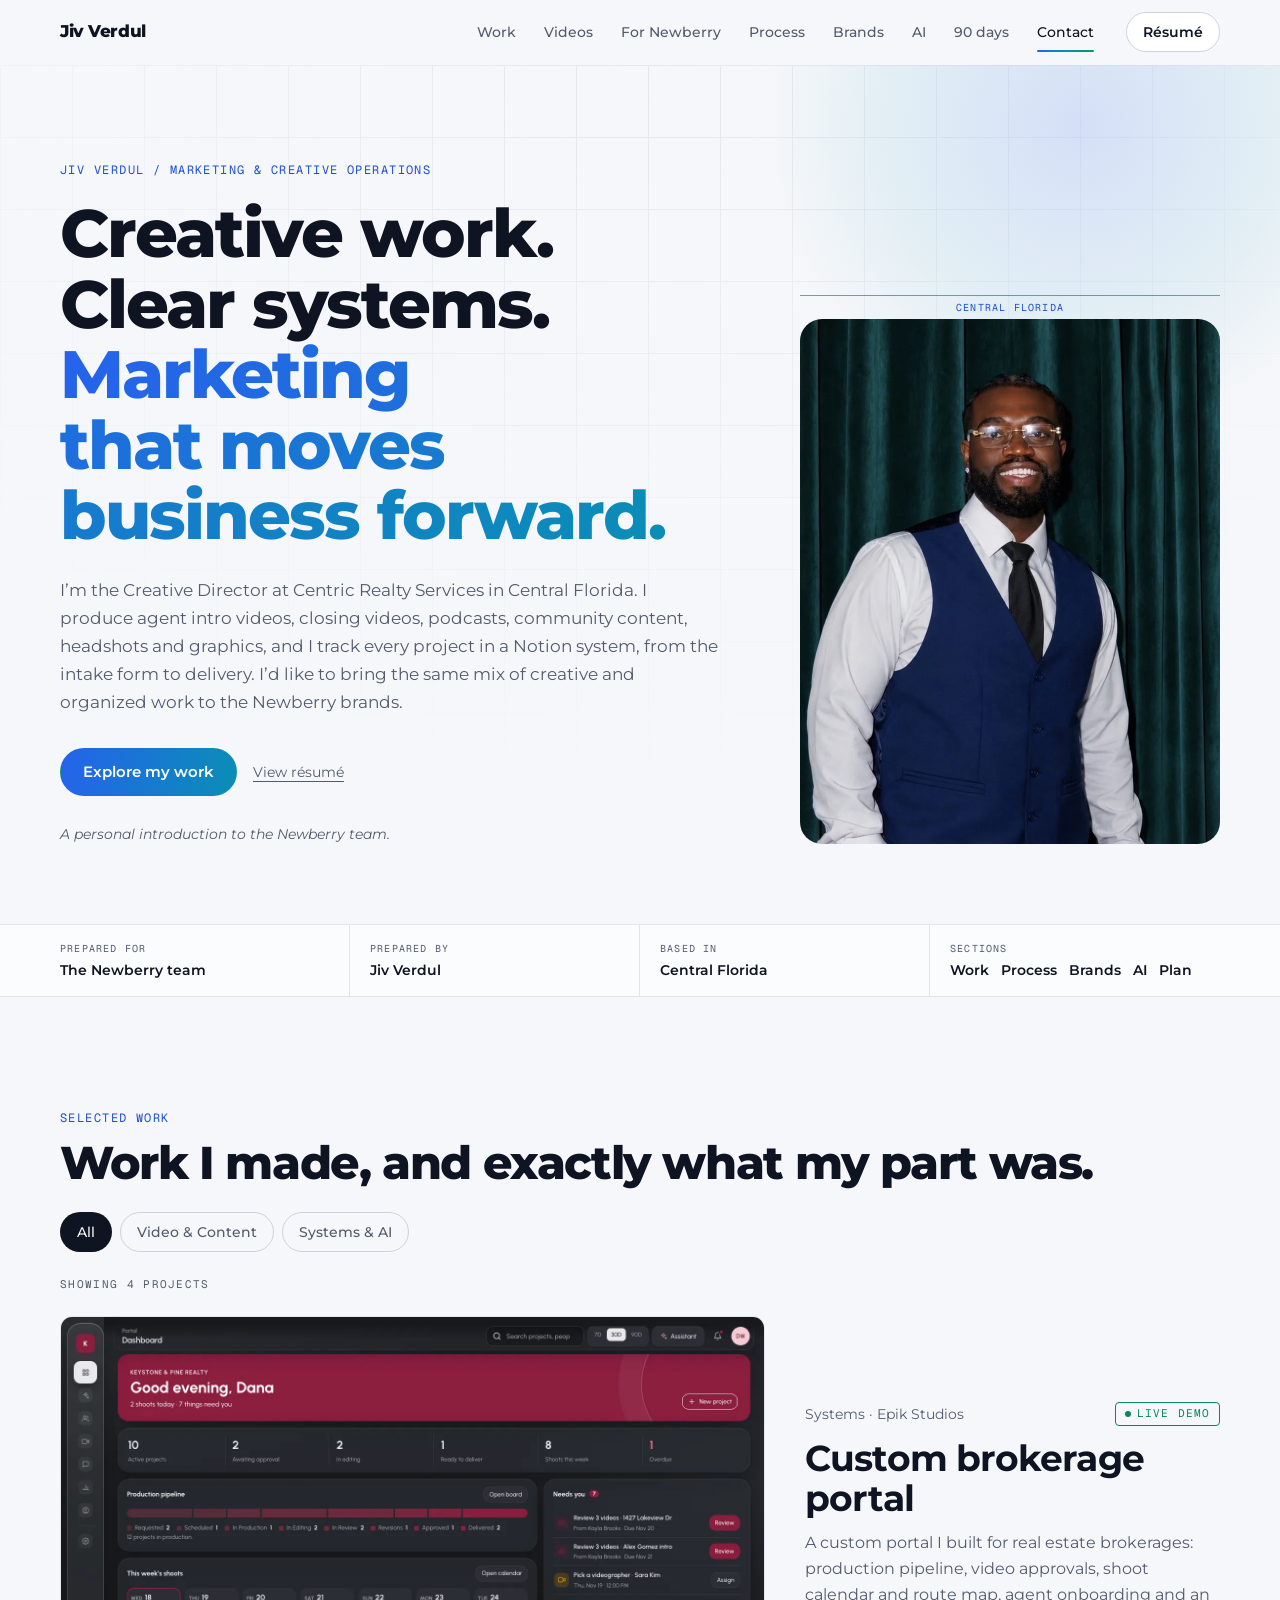
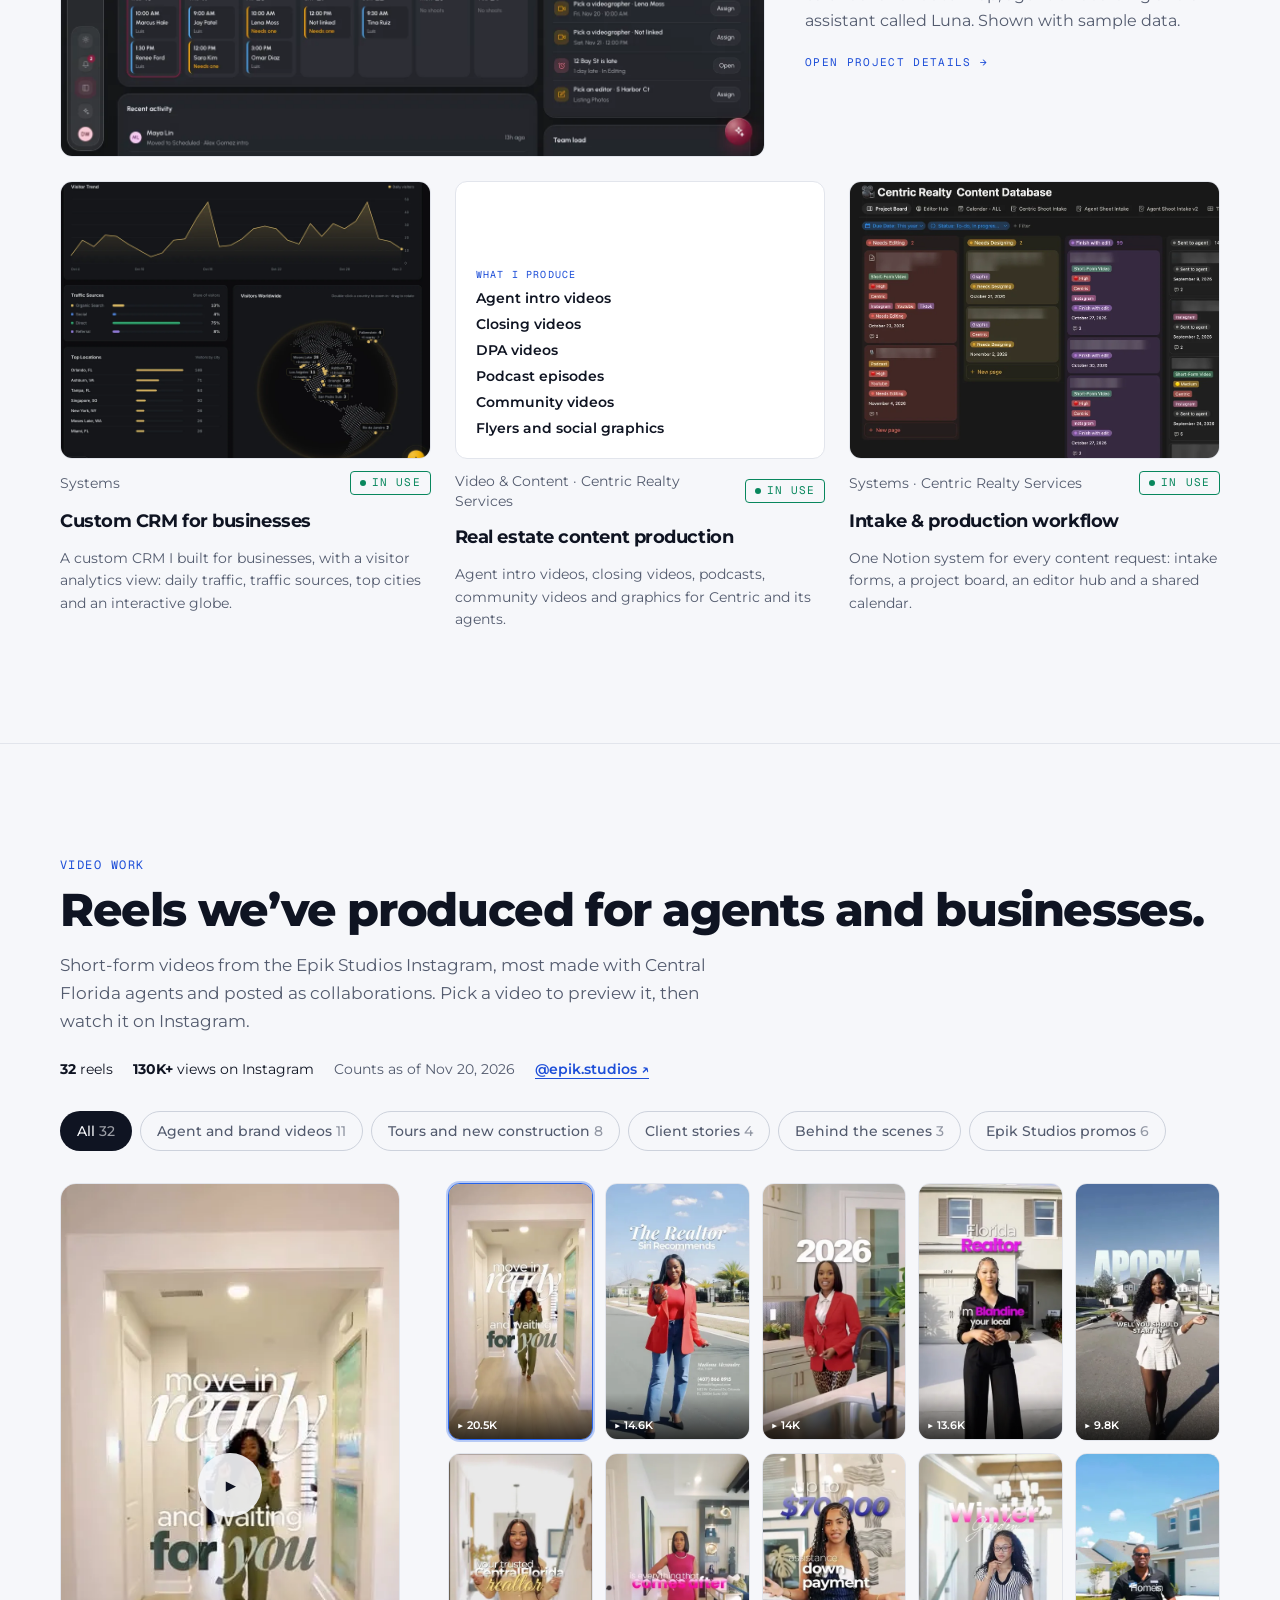
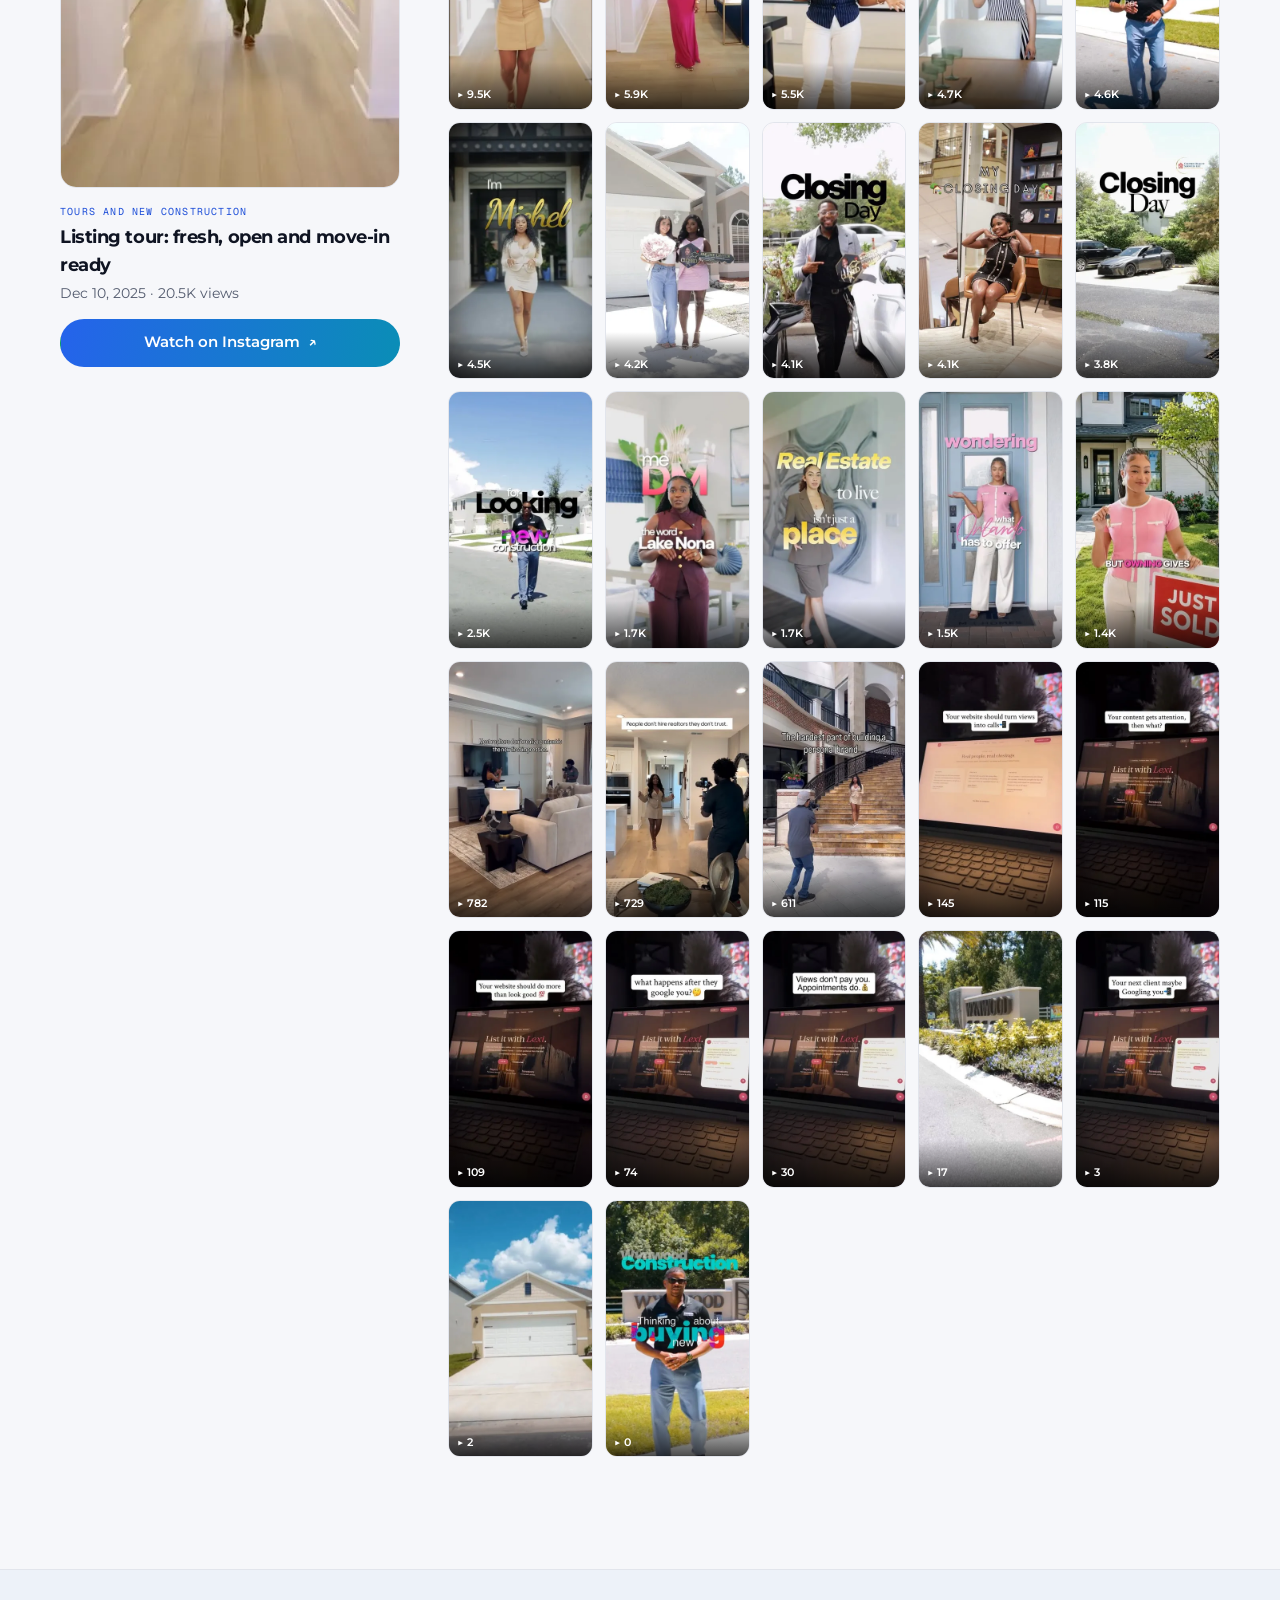
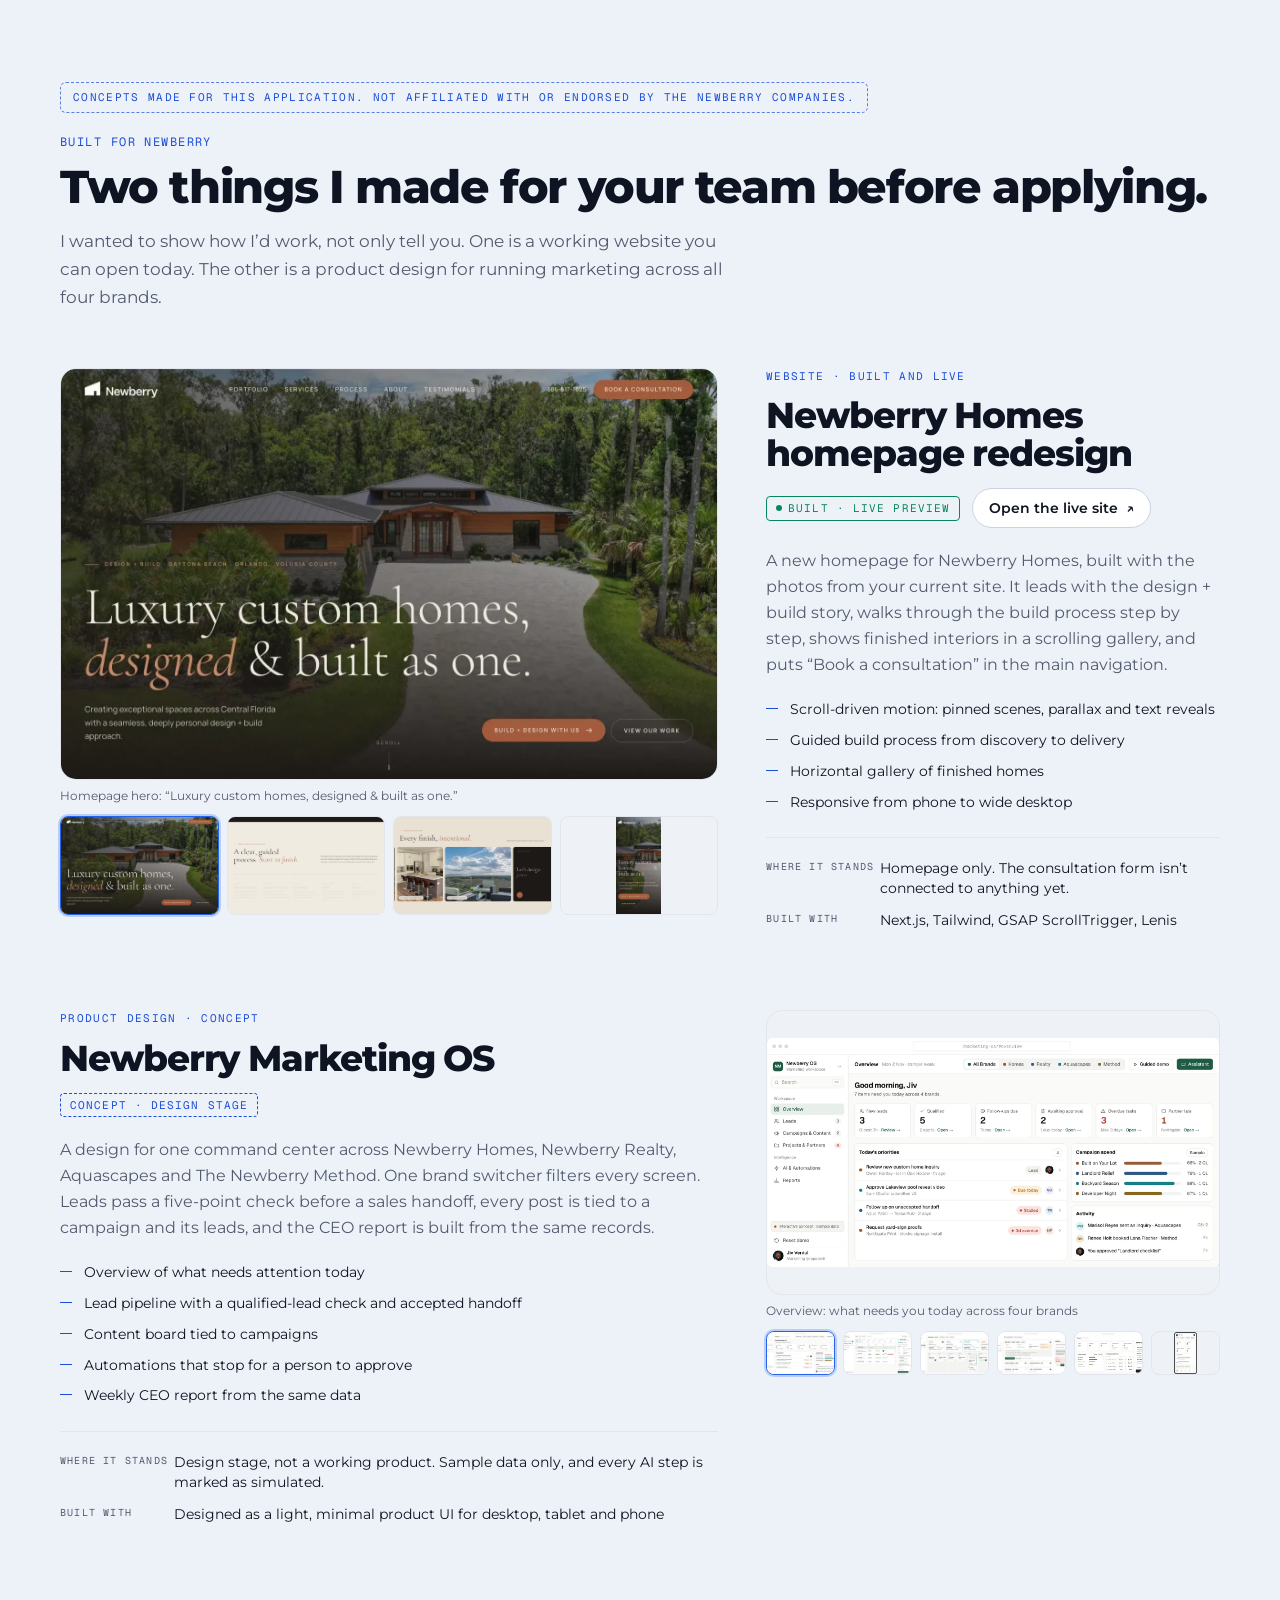
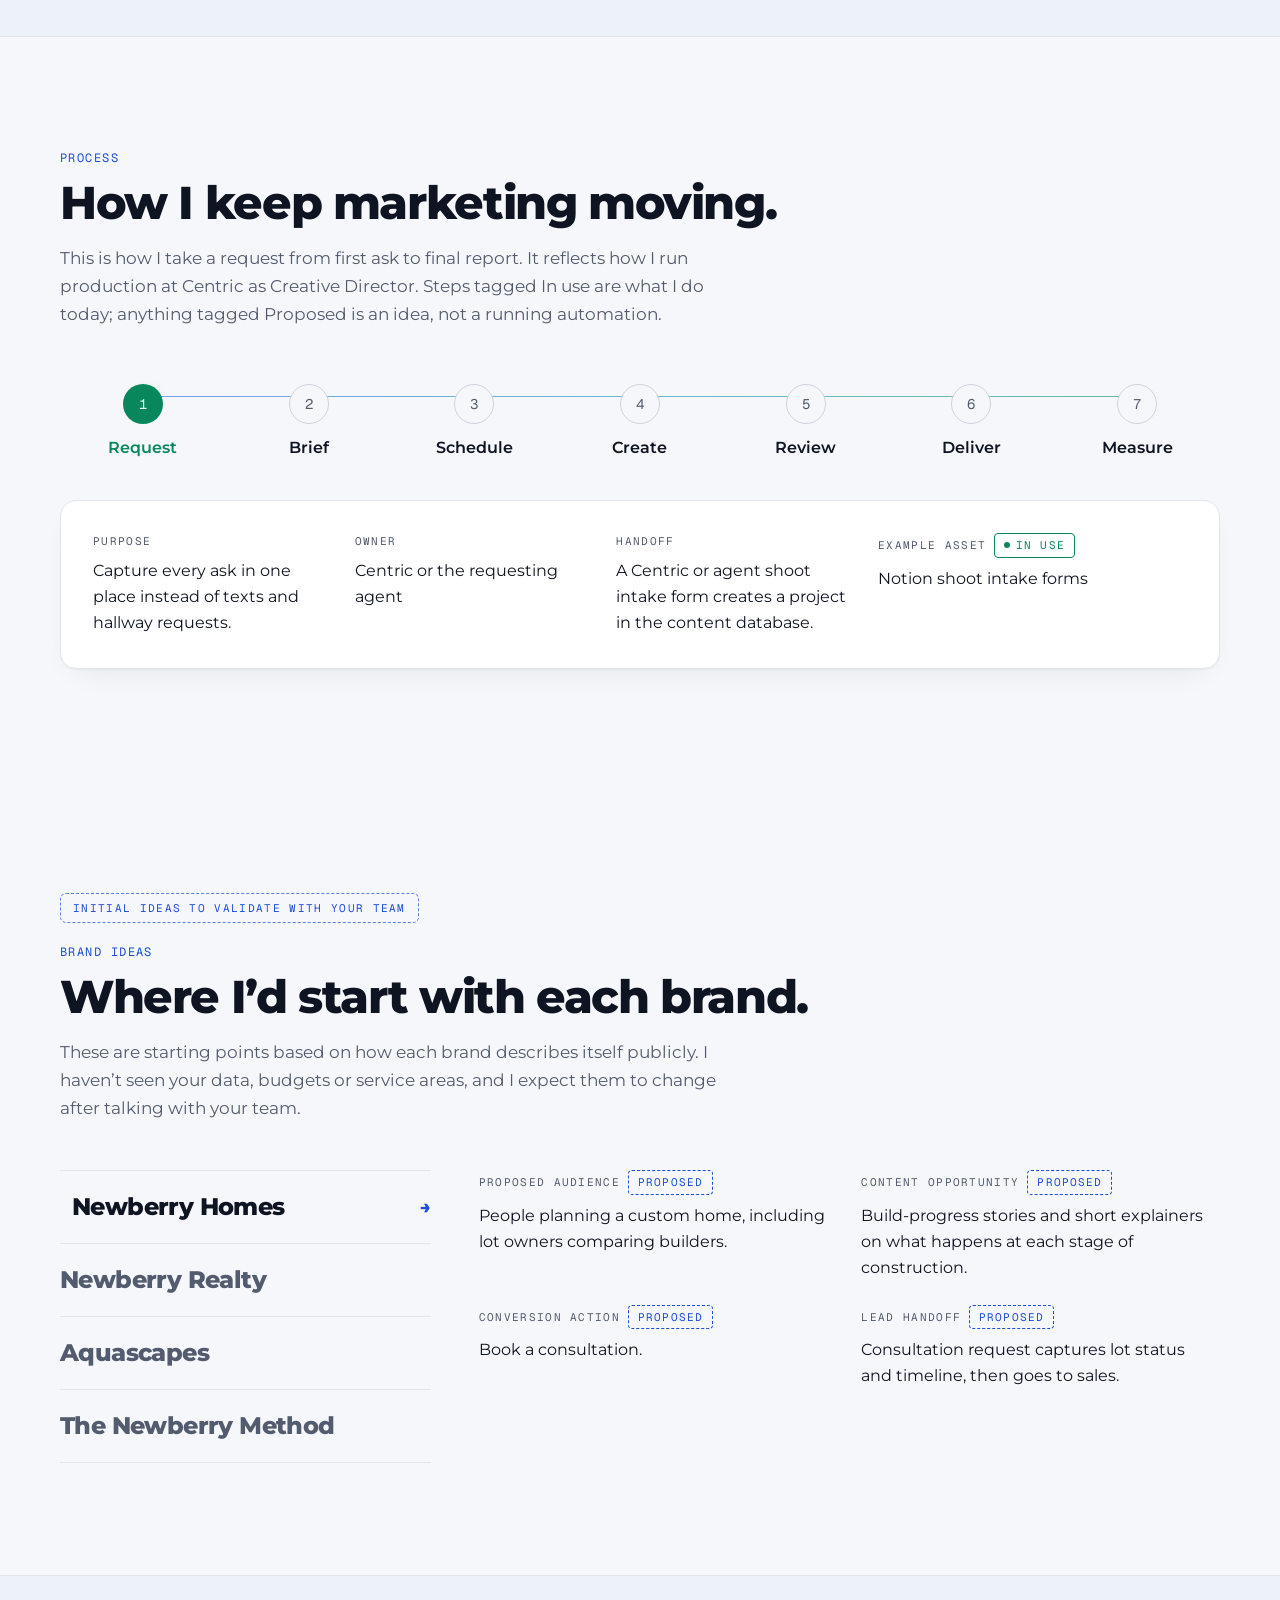
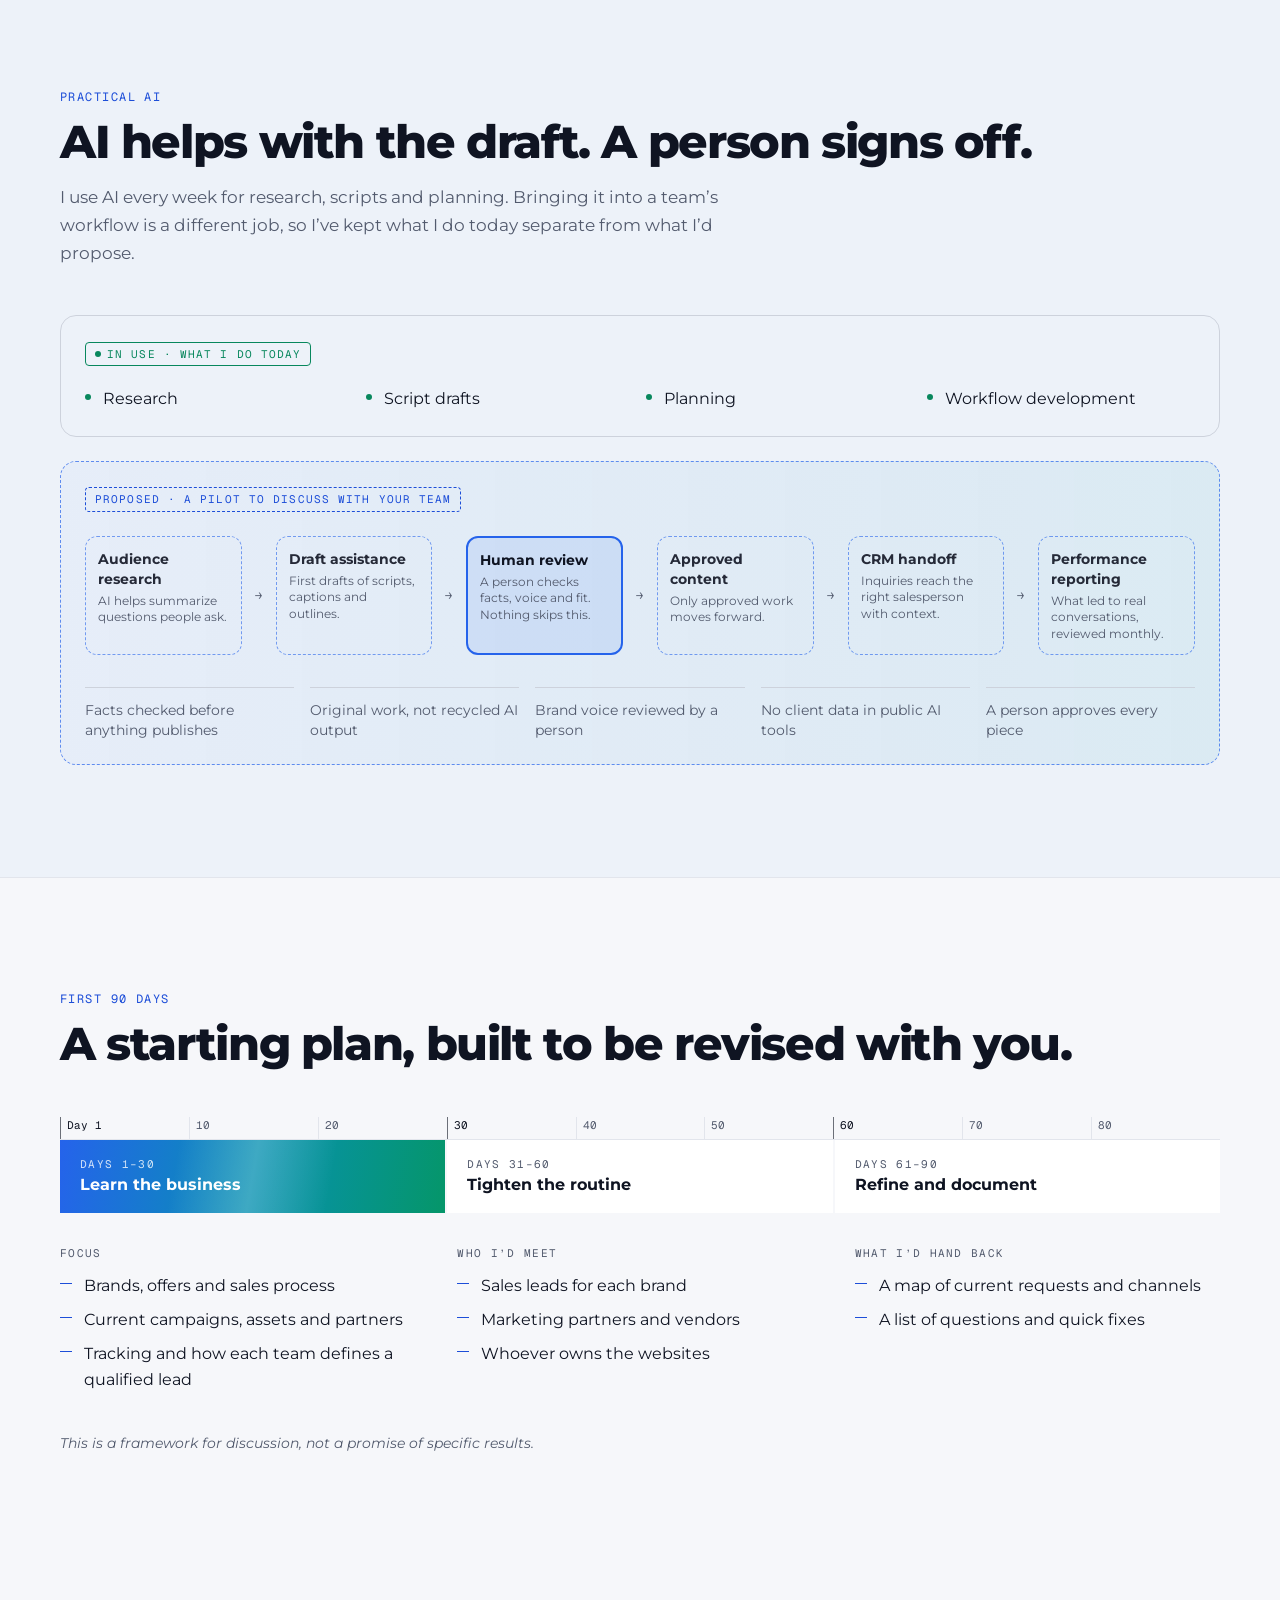
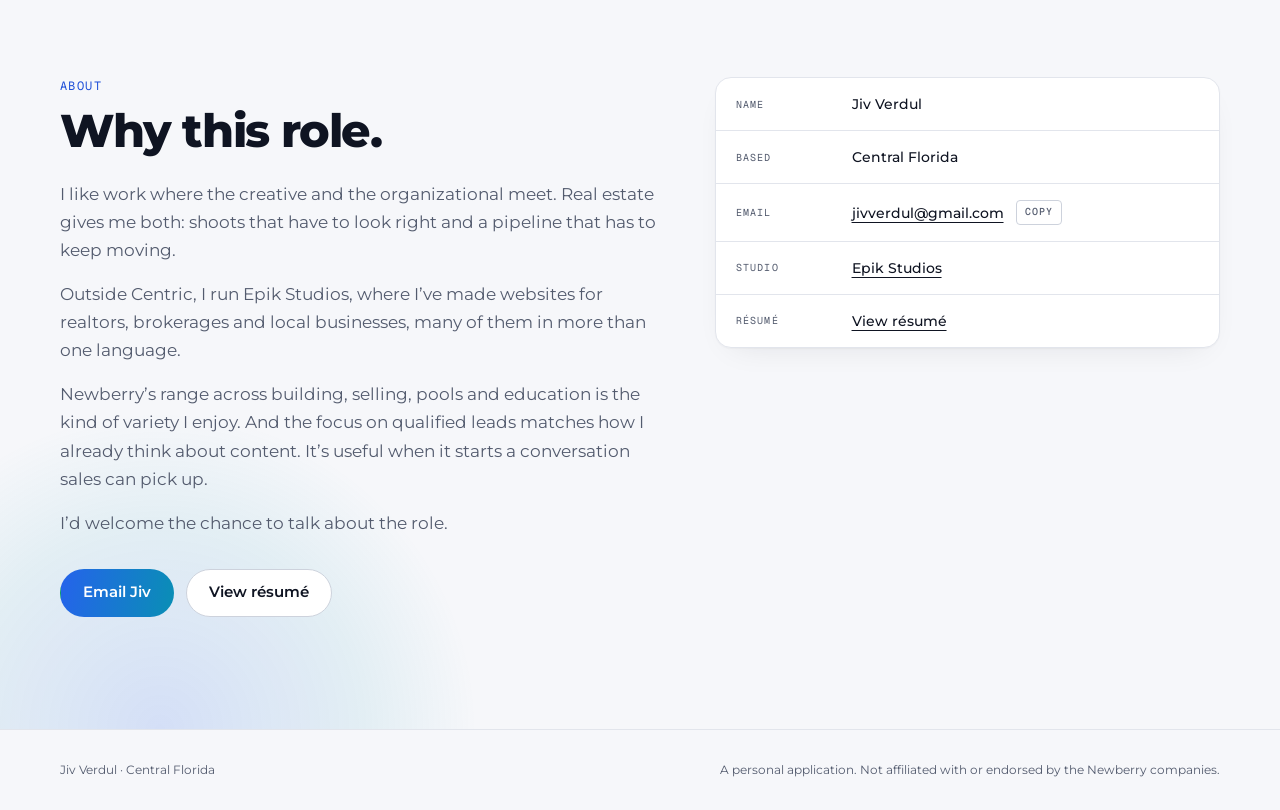
==== index.html @ c86d3096 "Publish Jiv Verdul application site (public build v011) Built site only: trimmed public version with" ====
<!doctype html>
<html lang="en">
  <head>
    <meta charset="UTF-8" />
    <meta name="viewport" content="width=device-width, initial-scale=1.0" />
    <title>Jiv Verdul · Marketing &amp; Creative Operations</title>
    <meta name="description" content="A personal introduction from Jiv Verdul to the Newberry team: real estate content production, marketing operations, and a practical approach to AI." />
    <meta name="robots" content="noindex, nofollow" />
    <meta name="theme-color" content="#F6F7FA" />
    <link rel="icon" type="image/svg+xml" href="/favicon.svg" />
    <meta property="og:type" content="website" />
    <meta property="og:title" content="Jiv Verdul · Marketing & Creative Operations" />
    <meta property="og:description" content="Creative work. Clear systems. Marketing that moves business forward. A personal introduction to the Newberry team." />
    <meta property="og:image" content="/og.png" />
    <meta property="og:image:width" content="1200" />
    <meta property="og:image:height" content="630" />
    <meta name="twitter:card" content="summary_large_image" />
    <link rel="preconnect" href="https://fonts.googleapis.com" />
    <link rel="preconnect" href="https://fonts.gstatic.com" crossorigin />
    <link rel="stylesheet" href="https://fonts.googleapis.com/css2?family=Montserrat:wght@400;500;600;700;800&family=Geist+Mono:wght@400;500&display=swap" />
    <script type="module" crossorigin src="/assets/main-B4HvRJ5l.js"></script>
    <link rel="modulepreload" crossorigin href="/assets/ui-DQwGPN_i.js">
    <link rel="stylesheet" crossorigin href="/assets/ui-D-eelD8Q.css">
  </head>
  <body>
    <div id="root"></div>
  </body>
</html>
---- assets/ui-D-eelD8Q.css ----
/*! tailwindcss v4.3.3 | MIT License | https://tailwindcss.com */@layer properties{@supports (((-webkit-hyphens:none)) and (not (margin-trim:inline))) or ((-moz-orient:inline) and (not (color:rgb(from red r g b)))){*,:before,:after,::backdrop{--tw-rotate-x:initial;--tw-rotate-y:initial;--tw-rotate-z:initial;--tw-skew-x:initial;--tw-skew-y:initial;--tw-space-y-reverse:0;--tw-border-style:solid;--tw-gradient-position:initial;--tw-gradient-from:#0000;--tw-gradient-via:#0000;--tw-gradient-to:#0000;--tw-gradient-stops:initial;--tw-gradient-via-stops:initial;--tw-gradient-from-position:0%;--tw-gradient-via-position:50%;--tw-gradient-to-position:100%;--tw-leading:initial;--tw-font-weight:initial;--tw-tracking:initial;--tw-shadow:0 0 #0000;--tw-shadow-color:initial;--tw-shadow-alpha:100%;--tw-inset-shadow:0 0 #0000;--tw-inset-shadow-color:initial;--tw-inset-shadow-alpha:100%;--tw-ring-color:initial;--tw-ring-shadow:0 0 #0000;--tw-inset-ring-color:initial;--tw-inset-ring-shadow:0 0 #0000;--tw-ring-inset:initial;--tw-ring-offset-width:0px;--tw-ring-offset-color:#fff;--tw-ring-offset-shadow:0 0 #0000;--tw-blur:initial;--tw-brightness:initial;--tw-contrast:initial;--tw-grayscale:initial;--tw-hue-rotate:initial;--tw-invert:initial;--tw-opacity:initial;--tw-saturate:initial;--tw-sepia:initial;--tw-drop-shadow:initial;--tw-drop-shadow-color:initial;--tw-drop-shadow-alpha:100%;--tw-drop-shadow-size:initial;--tw-backdrop-blur:initial;--tw-backdrop-brightness:initial;--tw-backdrop-contrast:initial;--tw-backdrop-grayscale:initial;--tw-backdrop-hue-rotate:initial;--tw-backdrop-invert:initial;--tw-backdrop-opacity:initial;--tw-backdrop-saturate:initial;--tw-backdrop-sepia:initial;--tw-duration:initial;--tw-scale-x:1;--tw-scale-y:1;--tw-scale-z:1;--tw-translate-x:0;--tw-translate-y:0;--tw-translate-z:0}}}@layer theme{:root,:host{--font-sans:"Montserrat", "Helvetica Neue", Arial, sans-serif;--font-mono:"Geist Mono", ui-monospace, Menlo, monospace;--color-black:#000;--color-white:#fff;--spacing:.25rem;--text-xs:.75rem;--text-xs--line-height:calc(1 / .75);--text-sm:.875rem;--text-sm--line-height:calc(1.25 / .875);--text-base:1rem;--text-base--line-height: 1.5 ;--text-lg:1.125rem;--text-lg--line-height:calc(1.75 / 1.125);--text-xl:1.25rem;--text-xl--line-height:calc(1.75 / 1.25);--text-2xl:1.5rem;--text-2xl--line-height:calc(2 / 1.5);--text-3xl:1.875rem;--text-3xl--line-height: 1.2 ;--text-4xl:2.25rem;--text-4xl--line-height:calc(2.5 / 2.25);--font-weight-normal:400;--font-weight-medium:500;--font-weight-semibold:600;--font-weight-bold:700;--font-weight-extrabold:800;--tracking-tight:-.025em;--tracking-normal:0em;--leading-snug:1.375;--leading-relaxed:1.625;--radius-md:.375rem;--radius-lg:.5rem;--radius-xl:.75rem;--radius-2xl:1rem;--blur-xl:24px;--aspect-video:16 / 9;--default-transition-duration:.15s;--default-transition-timing-function:cubic-bezier(.4, 0, .2, 1);--default-font-family:var(--font-sans);--default-mono-font-family:var(--font-mono);--color-paper:#f6f7fa;--color-panel:#fff;--color-panel-2:#eef1f6;--color-tint:#edf2f9;--color-ink:#0f1422;--color-mist:#535b6e;--color-line:#e2e5ec;--color-line-2:#cdd2dc;--color-blue:#2563eb;--color-sky:#1d4ed8;--color-signal:#08875d;--color-slate:#64748b;--color-amber:#8a5a00}}@layer base{*,:after,:before,::backdrop{box-sizing:border-box;border:0 solid;margin:0;padding:0}::file-selector-button{box-sizing:border-box;border:0 solid;margin:0;padding:0}html,:host{-webkit-text-size-adjust:100%;-moz-tab-size:4;tab-size:4;line-height:1.5;font-family:var(--default-font-family,-apple-system, BlinkMacSystemFont, "Segoe UI", Roboto, "Helvetica Neue", "Noto Sans", Arial, sans-serif, "Apple Color Emoji", "Segoe UI Emoji", "Segoe UI Symbol", "Noto Color Emoji");font-feature-settings:var(--default-font-feature-settings,normal);font-variation-settings:var(--default-font-variation-settings,normal);-webkit-tap-highlight-color:transparent}hr{height:0;color:inherit;border-top-width:1px}abbr:where([title]){-webkit-text-decoration:underline dotted;text-decoration:underline dotted}h1,h2,h3,h4,h5,h6{font-size:inherit;font-weight:inherit}a{color:inherit;-webkit-text-decoration:inherit;text-decoration:inherit}b,strong{font-weight:bolder}code,kbd,samp,pre{font-family:var(--default-mono-font-family,ui-monospace, SFMono-Regular, Menlo, Monaco, Consolas, "Liberation Mono", "Courier New", monospace);font-feature-settings:var(--default-mono-font-feature-settings,normal);font-variation-settings:var(--default-mono-font-variation-settings,normal);font-size:1em}small{font-size:80%}sub,sup{vertical-align:baseline;font-size:75%;line-height:0;position:relative}sub{bottom:-.25em}sup{top:-.5em}table{text-indent:0;border-color:inherit;border-collapse:collapse}:-moz-focusring:where(:not(iframe)){outline:auto}progress{vertical-align:baseline}summary{display:list-item}ol,ul,menu{list-style:none}img,svg,video,canvas,audio,iframe,embed,object{vertical-align:middle;display:block}img,video{max-width:100%;height:auto}button,input,select,optgroup,textarea{font:inherit;font-feature-settings:inherit;font-variation-settings:inherit;letter-spacing:inherit;color:inherit;opacity:1;background-color:#0000;border-radius:0}::file-selector-button{font:inherit;font-feature-settings:inherit;font-variation-settings:inherit;letter-spacing:inherit;color:inherit;opacity:1;background-color:#0000;border-radius:0}:where(select:is([multiple],[size])) optgroup{font-weight:bolder}:where(select:is([multiple],[size])) optgroup option{padding-inline-start:20px}::file-selector-button{margin-inline-end:4px}::placeholder{opacity:1}@supports (not ((-webkit-appearance:-apple-pay-button))) or (contain-intrinsic-size:1px){::placeholder{color:currentColor}@supports (color:color-mix(in lab,red,red)){::placeholder{color:color-mix(in oklab,currentcolor 50%,transparent)}}}textarea{resize:vertical}::-webkit-search-decoration{-webkit-appearance:none}::-webkit-date-and-time-value{min-height:1lh;text-align:inherit}::-webkit-datetime-edit{display:inline-flex}::-webkit-datetime-edit-fields-wrapper{padding:0}::-webkit-datetime-edit{padding-block:0}::-webkit-datetime-edit-year-field{padding-block:0}::-webkit-datetime-edit-month-field{padding-block:0}::-webkit-datetime-edit-day-field{padding-block:0}::-webkit-datetime-edit-hour-field{padding-block:0}::-webkit-datetime-edit-minute-field{padding-block:0}::-webkit-datetime-edit-second-field{padding-block:0}::-webkit-datetime-edit-millisecond-field{padding-block:0}::-webkit-datetime-edit-meridiem-field{padding-block:0}::-webkit-calendar-picker-indicator{line-height:1}:-moz-ui-invalid{box-shadow:none}button,input:where([type=button],[type=reset],[type=submit]){-webkit-appearance:button;-moz-appearance:button;appearance:button}::file-selector-button{-webkit-appearance:button;-moz-appearance:button;appearance:button}::-webkit-inner-spin-button{height:auto}::-webkit-outer-spin-button{height:auto}[hidden]:where(:not([hidden=until-found])){display:none!important}}@layer components{.wrap{max-width:1200px;padding-inline:max(20px,env(safe-area-inset-left,0px));margin-inline:auto}.label{font-family:var(--font-mono);letter-spacing:.12em;text-transform:uppercase;font-size:12px}.display{letter-spacing:-.03em;text-wrap:balance;font-weight:800;line-height:1.06}.lede{color:var(--color-mist);max-width:62ch;font-size:17px;line-height:1.65}.grad-text{background:var(--grad);color:#0000;background-size:220% 100%;-webkit-background-clip:text;background-clip:text;animation:5s ease-in-out infinite alternate gradShift}.btn{border:1px solid var(--color-line-2);min-height:48px;color:var(--color-ink);background-color:var(--color-panel);border-radius:999px;justify-content:center;align-items:center;gap:8px;padding:0 22px;font-size:15px;font-weight:600;transition:transform .2s,border-color .2s,background-color .2s;display:inline-flex}.btn:hover{border-color:var(--color-blue);transform:translateY(-2px)}.btn-primary{background:var(--grad);color:#fff;background-size:220% 100%;border-color:#0000;animation:5s ease-in-out infinite alternate gradShift,3.2s ease-in-out infinite btnGlow}.verify{color:var(--color-amber);background:#f5b42833;border-radius:3px;padding:0 .25em;box-shadow:inset 0 -1px #c88c0080}.chip{font-family:var(--font-mono);letter-spacing:.1em;text-transform:uppercase;white-space:nowrap;border:1px solid;border-radius:4px;align-items:center;gap:6px;padding:3px 9px;font-size:11px;display:inline-flex}.chip-live{color:var(--color-signal)}.chip-proposed{color:var(--color-sky);border-style:dashed}.chip-pending{color:var(--color-slate);border-style:dotted}.chip-dot{background:currentColor;border-radius:50%;width:6px;height:6px;animation:1.8s ease-in-out infinite pulseDot}.panel{background:var(--color-panel);border:1px solid var(--color-line);border-radius:16px;box-shadow:0 1px 2px #0f14220a,0 12px 32px -18px #0f14221f}.hatch{border:1px solid var(--color-line);background:repeating-linear-gradient(45deg,#2563eb12 0 1px,transparent 1px 9px),var(--color-panel-2);border-radius:14px;place-items:center;display:grid;position:relative;overflow:hidden}.hatch:after{content:"";pointer-events:none;background:linear-gradient(100deg,#0000 30%,#ffffffb3,#0000 70%);animation:3.6s ease-in-out infinite sweep;position:absolute;top:0;right:0;bottom:0;left:0}.stockish{border:1px solid var(--color-line);background:radial-gradient(60% 80% at 20% 30%,#2563eb47,#0000),radial-gradient(50% 70% at 80% 70%,#05966938,#0000),linear-gradient(160deg,#e4ecf8,#ddeff0);border-radius:14px;animation:16s ease-in-out infinite alternate kenburns;position:relative;overflow:hidden}.hero-grid{pointer-events:none;opacity:.9;background-image:linear-gradient(var(--color-line) 1px,transparent 1px),linear-gradient(90deg,var(--color-line) 1px,transparent 1px);background-size:72px 72px;animation:18s linear infinite gridPan;position:absolute;top:0;right:0;bottom:0;left:0;-webkit-mask-image:radial-gradient(70% 80% at 50% 0,#000,#0000);mask-image:radial-gradient(70% 80% at 50% 0,#000,#0000)}.hero-glow{pointer-events:none;background:radial-gradient(circle,#2563eb29,#0891b214 45%,#0000 70%);width:640px;height:640px;animation:14s ease-in-out infinite alternate drift;position:absolute;top:-260px;right:-120px}.rise{animation:.9s cubic-bezier(.2,.7,.2,1) both rise}.portrait-frame{border-radius:22px;animation:5s ease-in-out infinite glow}.tab-line{background:var(--grad)}.travel-dot{background:var(--color-signal);width:10px;height:10px;box-shadow:0 0 14px var(--color-signal);border-radius:50%;animation:4.5s ease-in-out infinite travel;position:absolute}.ring-live{animation:1.8s ease-out infinite ring}.ring-gate{animation:2s ease-out infinite ringGate}.blink{animation:2.4s ease-in-out infinite blink}.shimmer-flow{background:linear-gradient(90deg,#2563eb08,#0891b214,#2563eb08) 0 0/200% 100%;animation:6s linear infinite flow}.sweep-on{position:relative;overflow:hidden}.sweep-on:after{content:"";pointer-events:none;background:linear-gradient(100deg,#0000 30%,#ffffff38,#0000 70%);animation:2.8s ease-in-out infinite sweep;position:absolute;top:0;right:0;bottom:0;left:0}.cascade>*{animation:.5s cubic-bezier(.2,.7,.2,1) both fadeUp}.cascade>:nth-child(2){animation-delay:70ms}.cascade>:nth-child(3){animation-delay:.14s}.cascade>:nth-child(4){animation-delay:.21s}.cascade>:nth-child(5){animation-delay:.28s}.scan:before{content:"";pointer-events:none;z-index:1;background:linear-gradient(#0000,#2563eb1f,#0000);height:14%;animation:4s linear infinite scan;position:absolute;left:0;right:0}.card-lift{transition:transform .3s cubic-bezier(.2,.7,.2,1)}.card-lift:hover,.card-lift:focus-visible{transform:translateY(-6px)}.card-lift .media{transition:box-shadow .3s}.card-lift:hover .media,.card-lift:focus-visible .media{box-shadow:0 0 0 1px #2563eb,0 18px 44px -16px #2563eb59}dialog.sheet{color:inherit;background:0 0;border:0;width:100%;max-width:min(1040px,100vw - 32px);max-height:calc(100dvh - 32px);margin:auto;padding:0}dialog.sheet::backdrop{-webkit-backdrop-filter:blur(6px);backdrop-filter:blur(6px);background:#0f142273}dialog.sheet[open]{animation:.35s cubic-bezier(.2,.7,.2,1) both fadeUp}dialog.menu{background:var(--color-paper);color:inherit;border:0;width:100%;max-width:none;height:100dvh;max-height:none;margin:0;padding:0}dialog.menu::backdrop{background:#0f142273}}@layer utilities{.pointer-events-none{pointer-events:none}.visible{visibility:visible}.sr-only{clip-path:inset(50%);white-space:nowrap;border-width:0;width:1px;height:1px;margin:-1px;padding:0;position:absolute;overflow:hidden}.absolute{position:absolute}.fixed{position:fixed}.relative{position:relative}.sticky{position:sticky}.inset-0{top:0;right:0;bottom:0;left:0}.inset-x-0{inset-inline:0}.-top-6{top:calc(var(--spacing) * -6)}.-top-\[4\.5px\]{top:-4.5px}.top-0{top:0}.top-4{top:calc(var(--spacing) * 4)}.top-5{top:calc(var(--spacing) * 5)}.right-4{right:calc(var(--spacing) * 4)}.right-\[7\%\]{right:7%}.-bottom-0\.5{bottom:calc(var(--spacing) * -.5)}.bottom-0{bottom:0}.bottom-3{bottom:calc(var(--spacing) * 3)}.left-3{left:calc(var(--spacing) * 3)}.left-\[7\%\]{left:7%}.z-40{z-index:40}.z-\[1\]{z-index:1}.-mx-1{margin-inline:calc(var(--spacing) * -1)}.mx-auto{margin-inline:auto}.mt-1{margin-top:var(--spacing)}.mt-2{margin-top:calc(var(--spacing) * 2)}.mt-2\.5{margin-top:calc(var(--spacing) * 2.5)}.mt-3{margin-top:calc(var(--spacing) * 3)}.mt-4{margin-top:calc(var(--spacing) * 4)}.mt-5{margin-top:calc(var(--spacing) * 5)}.mt-6{margin-top:calc(var(--spacing) * 6)}.mt-7{margin-top:calc(var(--spacing) * 7)}.mt-8{margin-top:calc(var(--spacing) * 8)}.mt-10{margin-top:calc(var(--spacing) * 10)}.mt-12{margin-top:calc(var(--spacing) * 12)}.mt-14{margin-top:calc(var(--spacing) * 14)}.mt-16{margin-top:calc(var(--spacing) * 16)}.mr-auto{margin-right:auto}.mb-5{margin-bottom:calc(var(--spacing) * 5)}.ml-1{margin-left:var(--spacing)}.block{display:block}.contents{display:contents}.flex{display:flex}.grid{display:grid}.hidden{display:none}.inline{display:inline}.inline-block{display:inline-block}.aspect-\[4\/3\]{aspect-ratio:4/3}.aspect-\[4\/5\]{aspect-ratio:4/5}.aspect-\[9\/16\]{aspect-ratio:9/16}.aspect-\[16\/9\]{aspect-ratio:16/9}.aspect-\[16\/10\]{aspect-ratio:16/10}.aspect-\[21\/9\]{aspect-ratio:21/9}.aspect-video{aspect-ratio:var(--aspect-video)}.size-1\.5{width:calc(var(--spacing) * 1.5);height:calc(var(--spacing) * 1.5)}.size-10{width:calc(var(--spacing) * 10);height:calc(var(--spacing) * 10)}.size-16{width:calc(var(--spacing) * 16);height:calc(var(--spacing) * 16)}.h-0\.5{height:calc(var(--spacing) * .5)}.h-16{height:calc(var(--spacing) * 16)}.h-full{height:100%}.h-px{height:1px}.max-h-\[calc\(100dvh-32px\)\]{max-height:calc(100dvh - 32px)}.min-h-10{min-height:calc(var(--spacing) * 10)}.w-3{width:calc(var(--spacing) * 3)}.w-24{width:calc(var(--spacing) * 24)}.w-full{width:100%}.max-w-\[70ch\]{max-width:70ch}.max-w-\[340px\]{max-width:340px}.max-w-\[420px\]{max-width:420px}.max-w-\[960px\]{max-width:960px}.min-w-0{min-width:0}.shrink-0{flex-shrink:0}.transform{transform:var(--tw-rotate-x,) var(--tw-rotate-y,) var(--tw-rotate-z,) var(--tw-skew-x,) var(--tw-skew-y,)}.cursor-pointer{cursor:pointer}.resize{resize:both}.scroll-mt-20{scroll-margin-top:calc(var(--spacing) * 20)}.grid-cols-2{grid-template-columns:repeat(2,minmax(0,1fr))}.grid-cols-3{grid-template-columns:repeat(3,minmax(0,1fr))}.grid-cols-9{grid-template-columns:repeat(9,minmax(0,1fr))}.grid-cols-\[100px_1fr\]{grid-template-columns:100px 1fr}.flex-col{flex-direction:column}.flex-wrap{flex-wrap:wrap}.place-items-center{place-items:center}.content-start{align-content:flex-start}.items-baseline{align-items:baseline}.items-center{align-items:center}.items-end{align-items:flex-end}.items-start{align-items:flex-start}.justify-between{justify-content:space-between}.justify-end{justify-content:flex-end}.justify-items-center{justify-items:center}.gap-1{gap:var(--spacing)}.gap-1\.5{gap:calc(var(--spacing) * 1.5)}.gap-2{gap:calc(var(--spacing) * 2)}.gap-3{gap:calc(var(--spacing) * 3)}.gap-4{gap:calc(var(--spacing) * 4)}.gap-5{gap:calc(var(--spacing) * 5)}.gap-6{gap:calc(var(--spacing) * 6)}.gap-7{gap:calc(var(--spacing) * 7)}.gap-8{gap:calc(var(--spacing) * 8)}.gap-9{gap:calc(var(--spacing) * 9)}.gap-10{gap:calc(var(--spacing) * 10)}.gap-12{gap:calc(var(--spacing) * 12)}.gap-20{gap:calc(var(--spacing) * 20)}:where(.space-y-3>:not(:last-child)){--tw-space-y-reverse:0;margin-block-start:calc(calc(var(--spacing) * 3) * var(--tw-space-y-reverse));margin-block-end:calc(calc(var(--spacing) * 3) * calc(1 - var(--tw-space-y-reverse)))}.gap-x-3{column-gap:calc(var(--spacing) * 3)}.gap-x-5{column-gap:calc(var(--spacing) * 5)}.gap-x-6{column-gap:calc(var(--spacing) * 6)}.gap-x-8{column-gap:calc(var(--spacing) * 8)}.gap-x-12{column-gap:calc(var(--spacing) * 12)}.gap-y-1{row-gap:var(--spacing)}.gap-y-2{row-gap:calc(var(--spacing) * 2)}.gap-y-5{row-gap:calc(var(--spacing) * 5)}.self-start{align-self:flex-start}.overflow-hidden{overflow:hidden}.overflow-x-auto{overflow-x:auto}.overflow-y-auto{overflow-y:auto}.rounded{border-radius:.25rem}.rounded-2xl{border-radius:var(--radius-2xl)}.rounded-full{border-radius:3.40282e38px}.rounded-lg{border-radius:var(--radius-lg)}.rounded-md{border-radius:var(--radius-md)}.rounded-xl{border-radius:var(--radius-xl)}.border{border-style:var(--tw-border-style);border-width:1px}.border-2{border-style:var(--tw-border-style);border-width:2px}.border-y{border-block-style:var(--tw-border-style);border-block-width:1px}.border-t{border-top-style:var(--tw-border-style);border-top-width:1px}.border-b{border-bottom-style:var(--tw-border-style);border-bottom-width:1px}.border-l{border-left-style:var(--tw-border-style);border-left-width:1px}.border-dashed{--tw-border-style:dashed;border-style:dashed}.border-amber\/30{border-color:#8a5a004d}@supports (color:color-mix(in lab,red,red)){.border-amber\/30{border-color:color-mix(in oklab,var(--color-amber) 30%,transparent)}}.border-blue{border-color:var(--color-blue)}.border-blue\/60{border-color:#2563eb99}@supports (color:color-mix(in lab,red,red)){.border-blue\/60{border-color:color-mix(in oklab,var(--color-blue) 60%,transparent)}}.border-blue\/70{border-color:#2563ebb3}@supports (color:color-mix(in lab,red,red)){.border-blue\/70{border-color:color-mix(in oklab,var(--color-blue) 70%,transparent)}}.border-ink\/60{border-color:#0f142299}@supports (color:color-mix(in lab,red,red)){.border-ink\/60{border-color:color-mix(in oklab,var(--color-ink) 60%,transparent)}}.border-line{border-color:var(--color-line)}.border-line-2{border-color:var(--color-line-2)}.border-sky\/60{border-color:#1d4ed899}@supports (color:color-mix(in lab,red,red)){.border-sky\/60{border-color:color-mix(in oklab,var(--color-sky) 60%,transparent)}}.border-sky\/70{border-color:#1d4ed8b3}@supports (color:color-mix(in lab,red,red)){.border-sky\/70{border-color:color-mix(in oklab,var(--color-sky) 70%,transparent)}}.border-transparent{border-color:#0000}.bg-amber\/10{background-color:#8a5a001a}@supports (color:color-mix(in lab,red,red)){.bg-amber\/10{background-color:color-mix(in oklab,var(--color-amber) 10%,transparent)}}.bg-black{background-color:var(--color-black)}.bg-blue{background-color:var(--color-blue)}.bg-blue\/10{background-color:#2563eb1a}@supports (color:color-mix(in lab,red,red)){.bg-blue\/10{background-color:color-mix(in oklab,var(--color-blue) 10%,transparent)}}.bg-ink{background-color:var(--color-ink)}.bg-panel{background-color:var(--color-panel)}.bg-panel-2{background-color:var(--color-panel-2)}.bg-panel\/60{background-color:#fff9}@supports (color:color-mix(in lab,red,red)){.bg-panel\/60{background-color:color-mix(in oklab,var(--color-panel) 60%,transparent)}}.bg-paper{background-color:var(--color-paper)}.bg-paper\/75{background-color:#f6f7fabf}@supports (color:color-mix(in lab,red,red)){.bg-paper\/75{background-color:color-mix(in oklab,var(--color-paper) 75%,transparent)}}.bg-paper\/80{background-color:#f6f7facc}@supports (color:color-mix(in lab,red,red)){.bg-paper\/80{background-color:color-mix(in oklab,var(--color-paper) 80%,transparent)}}.bg-paper\/90{background-color:#f6f7fae6}@supports (color:color-mix(in lab,red,red)){.bg-paper\/90{background-color:color-mix(in oklab,var(--color-paper) 90%,transparent)}}.bg-signal{background-color:var(--color-signal)}.bg-sky{background-color:var(--color-sky)}.bg-tint{background-color:var(--color-tint)}.bg-tint\/70{background-color:#edf2f9b3}@supports (color:color-mix(in lab,red,red)){.bg-tint\/70{background-color:color-mix(in oklab,var(--color-tint) 70%,transparent)}}.bg-gradient-to-t{--tw-gradient-position:to top in oklab;background-image:linear-gradient(var(--tw-gradient-stops))}.from-black\/70{--tw-gradient-from:#000000b3}@supports (color:color-mix(in lab,red,red)){.from-black\/70{--tw-gradient-from:color-mix(in oklab, var(--color-black) 70%, transparent)}}.from-black\/70{--tw-gradient-stops:var(--tw-gradient-via-stops,var(--tw-gradient-position), var(--tw-gradient-from) var(--tw-gradient-from-position), var(--tw-gradient-to) var(--tw-gradient-to-position))}.to-transparent{--tw-gradient-to:transparent;--tw-gradient-stops:var(--tw-gradient-via-stops,var(--tw-gradient-position), var(--tw-gradient-from) var(--tw-gradient-from-position), var(--tw-gradient-to) var(--tw-gradient-to-position))}.object-contain{object-fit:contain}.object-cover{object-fit:cover}.object-left-top{object-position:left top}.object-top{object-position:top}.p-3{padding:calc(var(--spacing) * 3)}.p-4{padding:calc(var(--spacing) * 4)}.p-5{padding:calc(var(--spacing) * 5)}.p-6{padding:calc(var(--spacing) * 6)}.px-1{padding-inline:var(--spacing)}.px-2{padding-inline:calc(var(--spacing) * 2)}.px-3{padding-inline:calc(var(--spacing) * 3)}.px-4{padding-inline:calc(var(--spacing) * 4)}.px-5{padding-inline:calc(var(--spacing) * 5)}.px-6{padding-inline:calc(var(--spacing) * 6)}.py-1{padding-block:var(--spacing)}.py-1\.5{padding-block:calc(var(--spacing) * 1.5)}.py-2{padding-block:calc(var(--spacing) * 2)}.py-3{padding-block:calc(var(--spacing) * 3)}.py-4{padding-block:calc(var(--spacing) * 4)}.py-8{padding-block:calc(var(--spacing) * 8)}.py-20{padding-block:calc(var(--spacing) * 20)}.pt-0\.5{padding-top:calc(var(--spacing) * .5)}.pt-1{padding-top:var(--spacing)}.pt-3{padding-top:calc(var(--spacing) * 3)}.pt-5{padding-top:calc(var(--spacing) * 5)}.pt-6{padding-top:calc(var(--spacing) * 6)}.pt-12{padding-top:calc(var(--spacing) * 12)}.pt-14{padding-top:calc(var(--spacing) * 14)}.pr-4{padding-right:calc(var(--spacing) * 4)}.pr-24{padding-right:calc(var(--spacing) * 24)}.pb-1\.5{padding-bottom:calc(var(--spacing) * 1.5)}.pb-2{padding-bottom:calc(var(--spacing) * 2)}.pb-14{padding-bottom:calc(var(--spacing) * 14)}.pb-20{padding-bottom:calc(var(--spacing) * 20)}.pl-1\.5{padding-left:calc(var(--spacing) * 1.5)}.text-center{text-align:center}.text-left{text-align:left}.font-mono{font-family:var(--font-mono)}.text-2xl{font-size:var(--text-2xl);line-height:var(--tw-leading,var(--text-2xl--line-height))}.text-3xl{font-size:var(--text-3xl);line-height:var(--tw-leading,var(--text-3xl--line-height))}.text-base{font-size:var(--text-base);line-height:var(--tw-leading,var(--text-base--line-height))}.text-lg{font-size:var(--text-lg);line-height:var(--tw-leading,var(--text-lg--line-height))}.text-sm{font-size:var(--text-sm);line-height:var(--tw-leading,var(--text-sm--line-height))}.text-xl{font-size:var(--text-xl);line-height:var(--tw-leading,var(--text-xl--line-height))}.text-xs{font-size:var(--text-xs);line-height:var(--tw-leading,var(--text-xs--line-height))}.text-\[10px\]{font-size:10px}.text-\[11px\]{font-size:11px}.text-\[17px\]{font-size:17px}.text-\[clamp\(26px\,3vw\,36px\)\]{font-size:clamp(26px,3vw,36px)}.text-\[clamp\(30px\,4vw\,46px\)\]{font-size:clamp(30px,4vw,46px)}.text-\[clamp\(38px\,6vw\,60px\)\]{font-size:clamp(38px,6vw,60px)}.text-\[clamp\(40px\,5\.2vw\,70px\)\]{font-size:clamp(40px,5.2vw,70px)}.leading-relaxed{--tw-leading:var(--leading-relaxed);line-height:var(--leading-relaxed)}.leading-snug{--tw-leading:var(--leading-snug);line-height:var(--leading-snug)}.font-bold{--tw-font-weight:var(--font-weight-bold);font-weight:var(--font-weight-bold)}.font-extrabold{--tw-font-weight:var(--font-weight-extrabold);font-weight:var(--font-weight-extrabold)}.font-medium{--tw-font-weight:var(--font-weight-medium);font-weight:var(--font-weight-medium)}.font-normal{--tw-font-weight:var(--font-weight-normal);font-weight:var(--font-weight-normal)}.font-semibold{--tw-font-weight:var(--font-weight-semibold);font-weight:var(--font-weight-semibold)}.tracking-normal{--tw-tracking:var(--tracking-normal);letter-spacing:var(--tracking-normal)}.tracking-tight{--tw-tracking:var(--tracking-tight);letter-spacing:var(--tracking-tight)}.whitespace-normal{white-space:normal}.whitespace-nowrap{white-space:nowrap}.text-amber{color:var(--color-amber)}.text-ink{color:var(--color-ink)}.text-ink\/90{color:#0f1422e6}@supports (color:color-mix(in lab,red,red)){.text-ink\/90{color:color-mix(in oklab,var(--color-ink) 90%,transparent)}}.text-mist{color:var(--color-mist)}.text-paper{color:var(--color-paper)}.text-signal{color:var(--color-signal)}.text-sky{color:var(--color-sky)}.text-slate{color:var(--color-slate)}.text-white{color:var(--color-white)}.text-white\/80{color:#fffc}@supports (color:color-mix(in lab,red,red)){.text-white\/80{color:color-mix(in oklab,var(--color-white) 80%,transparent)}}.normal-case{text-transform:none}.italic{font-style:italic}.underline{text-decoration-line:underline}.underline-offset-4{text-underline-offset:4px}.opacity-0{opacity:0}.opacity-60{opacity:.6}.opacity-100{opacity:1}.shadow-lg{--tw-shadow:0 10px 15px -3px var(--tw-shadow-color,#0000001a), 0 4px 6px -4px var(--tw-shadow-color,#0000001a);box-shadow:var(--tw-inset-shadow),var(--tw-inset-ring-shadow),var(--tw-ring-offset-shadow),var(--tw-ring-shadow),var(--tw-shadow)}.ring-2{--tw-ring-shadow:var(--tw-ring-inset,) 0 0 0 calc(2px + var(--tw-ring-offset-width)) var(--tw-ring-color,currentcolor);box-shadow:var(--tw-inset-shadow),var(--tw-inset-ring-shadow),var(--tw-ring-offset-shadow),var(--tw-ring-shadow),var(--tw-shadow)}.ring-blue\/25{--tw-ring-color:#2563eb40}@supports (color:color-mix(in lab,red,red)){.ring-blue\/25{--tw-ring-color:color-mix(in oklab, var(--color-blue) 25%, transparent)}}.ring-blue\/30{--tw-ring-color:#2563eb4d}@supports (color:color-mix(in lab,red,red)){.ring-blue\/30{--tw-ring-color:color-mix(in oklab, var(--color-blue) 30%, transparent)}}.blur{--tw-blur:blur(8px);filter:var(--tw-blur,) var(--tw-brightness,) var(--tw-contrast,) var(--tw-grayscale,) var(--tw-hue-rotate,) var(--tw-invert,) var(--tw-saturate,) var(--tw-sepia,) var(--tw-drop-shadow,)}.filter{filter:var(--tw-blur,) var(--tw-brightness,) var(--tw-contrast,) var(--tw-grayscale,) var(--tw-hue-rotate,) var(--tw-invert,) var(--tw-saturate,) var(--tw-sepia,) var(--tw-drop-shadow,)}.filter\!{filter:var(--tw-blur,) var(--tw-brightness,) var(--tw-contrast,) var(--tw-grayscale,) var(--tw-hue-rotate,) var(--tw-invert,) var(--tw-saturate,) var(--tw-sepia,) var(--tw-drop-shadow,)!important}.backdrop-blur-xl{--tw-backdrop-blur:blur(var(--blur-xl));-webkit-backdrop-filter:var(--tw-backdrop-blur,) var(--tw-backdrop-brightness,) var(--tw-backdrop-contrast,) var(--tw-backdrop-grayscale,) var(--tw-backdrop-hue-rotate,) var(--tw-backdrop-invert,) var(--tw-backdrop-opacity,) var(--tw-backdrop-saturate,) var(--tw-backdrop-sepia,);backdrop-filter:var(--tw-backdrop-blur,) var(--tw-backdrop-brightness,) var(--tw-backdrop-contrast,) var(--tw-backdrop-grayscale,) var(--tw-backdrop-hue-rotate,) var(--tw-backdrop-invert,) var(--tw-backdrop-opacity,) var(--tw-backdrop-saturate,) var(--tw-backdrop-sepia,)}.transition{transition-property:color,background-color,border-color,outline-color,text-decoration-color,fill,stroke,--tw-gradient-from,--tw-gradient-via,--tw-gradient-to,opacity,box-shadow,transform,translate,scale,rotate,filter,-webkit-backdrop-filter,backdrop-filter,display,content-visibility,overlay,pointer-events;transition-timing-function:var(--tw-ease,var(--default-transition-timing-function));transition-duration:var(--tw-duration,var(--default-transition-duration))}.transition-all{transition-property:all;transition-timing-function:var(--tw-ease,var(--default-transition-timing-function));transition-duration:var(--tw-duration,var(--default-transition-duration))}.transition-colors{transition-property:color,background-color,border-color,outline-color,text-decoration-color,fill,stroke,--tw-gradient-from,--tw-gradient-via,--tw-gradient-to;transition-timing-function:var(--tw-ease,var(--default-transition-timing-function));transition-duration:var(--tw-duration,var(--default-transition-duration))}.transition-opacity{transition-property:opacity;transition-timing-function:var(--tw-ease,var(--default-transition-timing-function));transition-duration:var(--tw-duration,var(--default-transition-duration))}.transition-transform{transition-property:transform,translate,scale,rotate;transition-timing-function:var(--tw-ease,var(--default-transition-timing-function));transition-duration:var(--tw-duration,var(--default-transition-duration))}.duration-500{--tw-duration:.5s;transition-duration:.5s}.outline-none{--tw-outline-style:none;outline-style:none}@media(hover:hover){.group-hover\:scale-110:is(:where(.group):hover *){--tw-scale-x:110%;--tw-scale-y:110%;--tw-scale-z:110%;scale:var(--tw-scale-x) var(--tw-scale-y)}.group-hover\:scale-\[1\.03\]:is(:where(.group):hover *){scale:1.03}}.last\:border-b-0:last-child{border-bottom-style:var(--tw-border-style);border-bottom-width:0}@media(hover:hover){.hover\:-translate-y-0\.5:hover{--tw-translate-y:calc(var(--spacing) * -.5);translate:var(--tw-translate-x) var(--tw-translate-y)}.hover\:border-line-2:hover{border-color:var(--color-line-2)}.hover\:border-sky:hover{border-color:var(--color-sky)}.hover\:bg-panel-2:hover{background-color:var(--color-panel-2)}.hover\:text-ink:hover{color:var(--color-ink)}.hover\:text-sky:hover{color:var(--color-sky)}.hover\:underline:hover{text-decoration-line:underline}}.focus\:not-sr-only:focus{clip-path:none;white-space:normal;width:auto;height:auto;margin:0;padding:0;position:static;overflow:visible}.focus\:fixed:focus{position:fixed}.focus\:top-3:focus{top:calc(var(--spacing) * 3)}.focus\:left-3:focus{left:calc(var(--spacing) * 3)}.focus\:z-50:focus{z-index:50}.focus\:rounded:focus{border-radius:.25rem}.focus\:bg-ink:focus{background-color:var(--color-ink)}.focus\:px-4:focus{padding-inline:calc(var(--spacing) * 4)}.focus\:py-2:focus{padding-block:calc(var(--spacing) * 2)}.focus\:text-paper:focus{color:var(--color-paper)}@media(min-width:40rem){.sm\:col-span-2{grid-column:span 2/span 2}.sm\:w-28{width:calc(var(--spacing) * 28)}.sm\:grid-cols-2{grid-template-columns:repeat(2,minmax(0,1fr))}.sm\:grid-cols-4{grid-template-columns:repeat(4,minmax(0,1fr))}.sm\:grid-cols-\[110px_1fr\]{grid-template-columns:110px 1fr}.sm\:grid-cols-\[120px_1fr\]{grid-template-columns:120px 1fr}.sm\:grid-cols-\[200px_1fr_auto\]{grid-template-columns:200px 1fr auto}.sm\:grid-cols-\[auto_1fr\]{grid-template-columns:auto 1fr}.sm\:gap-3{gap:calc(var(--spacing) * 3)}.sm\:gap-6{gap:calc(var(--spacing) * 6)}}@media(min-width:48rem){.md\:mx-0{margin-inline:0}.md\:mt-14{margin-top:calc(var(--spacing) * 14)}.md\:mr-0{margin-right:0}.md\:block{display:block}.md\:flex{display:flex}.md\:grid{display:grid}.md\:hidden{display:none}.md\:inline{display:inline}.md\:inline-flex{display:inline-flex}.md\:grid-cols-3{grid-template-columns:repeat(3,minmax(0,1fr))}.md\:grid-cols-4{grid-template-columns:repeat(4,minmax(0,1fr))}.md\:grid-cols-7{grid-template-columns:repeat(7,minmax(0,1fr))}.md\:grid-cols-\[1\.1fr_1fr\]{grid-template-columns:1.1fr 1fr}.md\:grid-cols-\[1\.2fr_1fr\]{grid-template-columns:1.2fr 1fr}.md\:grid-cols-\[1\.45fr_1fr\]{grid-template-columns:1.45fr 1fr}.md\:grid-cols-\[1fr_1\.7fr\]{grid-template-columns:1fr 1.7fr}.md\:grid-cols-\[1fr_1fr_1fr_1\.3fr\]{grid-template-columns:1fr 1fr 1fr 1.3fr}.md\:grid-cols-\[1fr_2fr\]{grid-template-columns:1fr 2fr}.md\:flex-col{flex-direction:column}.md\:items-stretch{align-items:stretch}.md\:gap-0{gap:0}.md\:gap-0\.5{gap:calc(var(--spacing) * .5)}.md\:gap-3{gap:calc(var(--spacing) * 3)}.md\:gap-12{gap:calc(var(--spacing) * 12)}.md\:gap-14{gap:calc(var(--spacing) * 14)}.md\:overflow-visible{overflow:visible}.md\:rounded-none{border-radius:0}.md\:border-0{border-style:var(--tw-border-style);border-width:0}.md\:border-t{border-top-style:var(--tw-border-style);border-top-width:1px}.md\:border-r{border-right-style:var(--tw-border-style);border-right-width:1px}.md\:border-b{border-bottom-style:var(--tw-border-style);border-bottom-width:1px}.md\:border-line{border-color:var(--color-line)}.md\:bg-transparent{background-color:#0000}.md\:p-8{padding:calc(var(--spacing) * 8)}.md\:p-10{padding:calc(var(--spacing) * 10)}.md\:px-0{padding-inline:0}.md\:py-5{padding-block:calc(var(--spacing) * 5)}.md\:py-28{padding-block:calc(var(--spacing) * 28)}.md\:pt-24{padding-top:calc(var(--spacing) * 24)}.md\:pb-0{padding-bottom:0}.md\:pb-20{padding-bottom:calc(var(--spacing) * 20)}.md\:pl-3{padding-left:calc(var(--spacing) * 3)}.md\:pl-5{padding-left:calc(var(--spacing) * 5)}.md\:text-center{text-align:center}.md\:text-2xl{font-size:var(--text-2xl);line-height:var(--tw-leading,var(--text-2xl--line-height))}.md\:text-4xl{font-size:var(--text-4xl);line-height:var(--tw-leading,var(--text-4xl--line-height))}.md\:font-extrabold{--tw-font-weight:var(--font-weight-extrabold);font-weight:var(--font-weight-extrabold)}.md\:tracking-tight{--tw-tracking:var(--tracking-tight);letter-spacing:var(--tracking-tight)}.md\:text-ink{color:var(--color-ink)}.md\:first\:pl-0:first-child{padding-left:0}}@media(min-width:64rem){.lg\:sticky{position:sticky}.lg\:top-24{top:calc(var(--spacing) * 24)}.lg\:order-1{order:1}.lg\:order-2{order:2}.lg\:col-span-3{grid-column:span 3/span 3}.lg\:grid{display:grid}.lg\:hidden{display:none}.lg\:inline{display:inline}.lg\:grid-cols-3{grid-template-columns:repeat(3,minmax(0,1fr))}.lg\:grid-cols-4{grid-template-columns:repeat(4,minmax(0,1fr))}.lg\:grid-cols-5{grid-template-columns:repeat(5,minmax(0,1fr))}.lg\:grid-cols-\[1\.7fr_1fr\]{grid-template-columns:1.7fr 1fr}.lg\:grid-cols-\[1\.45fr_1fr\]{grid-template-columns:1.45fr 1fr}.lg\:grid-cols-\[340px_1fr\]{grid-template-columns:340px 1fr}.lg\:grid-cols-\[repeat\(5\,minmax\(0\,1fr\)_auto\)_minmax\(0\,1fr\)\]{grid-template-columns:repeat(5,minmax(0,1fr) auto) minmax(0,1fr)}.lg\:items-center{align-items:center}.lg\:gap-10{gap:calc(var(--spacing) * 10)}.lg\:gap-12{gap:calc(var(--spacing) * 12)}}@media(min-width:80rem){.xl\:grid-cols-5{grid-template-columns:repeat(5,minmax(0,1fr))}}@media print{.print\:mt-1{margin-top:var(--spacing)}.print\:mt-2{margin-top:calc(var(--spacing) * 2)}.print\:mt-3{margin-top:calc(var(--spacing) * 3)}.print\:mt-5{margin-top:calc(var(--spacing) * 5)}.print\:mt-6{margin-top:calc(var(--spacing) * 6)}.print\:hidden{display:none}.print\:w-16{width:calc(var(--spacing) * 16)}.print\:max-w-none{max-width:none}.print\:break-inside-auto{break-inside:auto}.print\:grid-cols-2{grid-template-columns:repeat(2,minmax(0,1fr))}.print\:grid-cols-\[150px_1fr\]{grid-template-columns:150px 1fr}.print\:grid-cols-\[auto_1fr\]{grid-template-columns:auto 1fr}.print\:gap-0\.5{gap:calc(var(--spacing) * .5)}.print\:gap-1{gap:var(--spacing)}.print\:gap-3{gap:calc(var(--spacing) * 3)}.print\:gap-4{gap:calc(var(--spacing) * 4)}.print\:rounded-none{border-radius:0}.print\:border-x-0{border-inline-style:var(--tw-border-style);border-inline-width:0}.print\:p-0{padding:0}.print\:p-2{padding:calc(var(--spacing) * 2)}.print\:px-0{padding-inline:0}.print\:px-2{padding-inline:calc(var(--spacing) * 2)}.print\:py-1\.5{padding-block:calc(var(--spacing) * 1.5)}.print\:py-2{padding-block:calc(var(--spacing) * 2)}.print\:pt-2{padding-top:calc(var(--spacing) * 2)}.print\:text-\[9\.5pt\]{font-size:9.5pt}.print\:text-\[9pt\]{font-size:9pt}.print\:text-\[10pt\]{font-size:10pt}.print\:text-\[11pt\]{font-size:11pt}.print\:text-\[30px\]{font-size:30px}.print\:shadow-none{--tw-shadow:0 0 #0000;box-shadow:var(--tw-inset-shadow),var(--tw-inset-ring-shadow),var(--tw-ring-offset-shadow),var(--tw-ring-shadow),var(--tw-shadow)}}}:root{color-scheme:light;--grad:linear-gradient(100deg, #2563eb 0%, #0891b2 50%, #059669 100%)}html{scroll-behavior:smooth;background:var(--color-paper)}html:has(dialog[open]){overflow:hidden}body{background:var(--color-paper);color:var(--color-ink);font-family:var(--font-sans);-webkit-font-smoothing:antialiased}section[id]{scroll-margin-top:84px}:focus-visible{outline:2px solid var(--color-sky);outline-offset:3px;border-radius:4px}::selection{background:#2563eb2e}@supports (animation-timeline:view()){.reveal{animation:linear both reveal;animation-timeline:view();animation-range:entry entry 55%}}@keyframes gradShift{0%{background-position:0%}to{background-position:100%}}@keyframes btnGlow{0%,to{box-shadow:0 6px 16px -6px #2563eb73}50%{box-shadow:0 10px 28px -6px #0891b280}}@keyframes drift{0%{transform:translate(0)scale(1)}50%{transform:translate(-90px,60px)scale(1.15)}to{transform:translate(40px,110px)scale(.95)}}@keyframes gridPan{to{background-position:72px 72px,72px 72px}}@keyframes rise{0%{opacity:.15;filter:blur(4px);transform:translateY(.5em)}to{opacity:1;filter:none;transform:none}}@keyframes glow{0%,to{box-shadow:0 0 0 1px #2563eb2e,0 24px 60px -28px #2563eb59}50%{box-shadow:0 0 0 1px #0891b259,0 28px 70px -24px #0891b266}}@keyframes sweep{0%{transform:translate(-120%)}to{transform:translate(120%)}}@keyframes scan{0%{top:-10%}to{top:110%}}@keyframes travel{0%{opacity:0;left:4%}8%{opacity:1}92%{opacity:1}to{opacity:0;left:96%}}@keyframes ring{0%{box-shadow:0 0 #08875d73}to{box-shadow:0 0 0 16px #08875d00}}@keyframes ringGate{0%{box-shadow:0 0 #2563eb66}to{box-shadow:0 0 0 14px #2563eb00}}@keyframes blink{0%,to{opacity:.3}50%{opacity:1;color:#2563eb}}@keyframes flow{to{background-position:200% 0}}@keyframes fadeUp{0%{opacity:.2;transform:translateY(10px)}to{opacity:1;transform:none}}@keyframes kenburns{0%{background-position:0 0,100% 100%,0 0;background-size:120% 120%,120% 120%,100% 100%}to{background-position:100% 60%,0 20%,0 0;background-size:160% 160%,150% 150%,100% 100%}}@keyframes pulseDot{0%,to{opacity:1;transform:scale(1)}50%{opacity:.35;transform:scale(.7)}}@keyframes reveal{0%{opacity:.25;transform:translateY(40px)scale(.98)}to{opacity:1;transform:none}}@media(prefers-reduced-motion:reduce){html{scroll-behavior:auto}*,:before,:after{transition:none!important;animation:none!important}}@media print{@page{size:Letter;margin:.5in .55in}html,body{background:#fff;font-size:10pt}*,:before,:after{transition:none!important;animation:none!important}.reveal,.rise{opacity:1!important;filter:none!important;transform:none!important}}@property --tw-rotate-x{syntax:"*";inherits:false}@property --tw-rotate-y{syntax:"*";inherits:false}@property --tw-rotate-z{syntax:"*";inherits:false}@property --tw-skew-x{syntax:"*";inherits:false}@property --tw-skew-y{syntax:"*";inherits:false}@property --tw-space-y-reverse{syntax:"*";inherits:false;initial-value:0}@property --tw-border-style{syntax:"*";inherits:false;initial-value:solid}@property --tw-gradient-position{syntax:"*";inherits:false}@property --tw-gradient-from{syntax:"<color>";inherits:false;initial-value:#0000}@property --tw-gradient-via{syntax:"<color>";inherits:false;initial-value:#0000}@property --tw-gradient-to{syntax:"<color>";inherits:false;initial-value:#0000}@property --tw-gradient-stops{syntax:"*";inherits:false}@property --tw-gradient-via-stops{syntax:"*";inherits:false}@property --tw-gradient-from-position{syntax:"<length-percentage>";inherits:false;initial-value:0%}@property --tw-gradient-via-position{syntax:"<length-percentage>";inherits:false;initial-value:50%}@property --tw-gradient-to-position{syntax:"<length-percentage>";inherits:false;initial-value:100%}@property --tw-leading{syntax:"*";inherits:false}@property --tw-font-weight{syntax:"*";inherits:false}@property --tw-tracking{syntax:"*";inherits:false}@property --tw-shadow{syntax:"*";inherits:false;initial-value:0 0 #0000}@property --tw-shadow-color{syntax:"*";inherits:false}@property --tw-shadow-alpha{syntax:"<percentage>";inherits:false;initial-value:100%}@property --tw-inset-shadow{syntax:"*";inherits:false;initial-value:0 0 #0000}@property --tw-inset-shadow-color{syntax:"*";inherits:false}@property --tw-inset-shadow-alpha{syntax:"<percentage>";inherits:false;initial-value:100%}@property --tw-ring-color{syntax:"*";inherits:false}@property --tw-ring-shadow{syntax:"*";inherits:false;initial-value:0 0 #0000}@property --tw-inset-ring-color{syntax:"*";inherits:false}@property --tw-inset-ring-shadow{syntax:"*";inherits:false;initial-value:0 0 #0000}@property --tw-ring-inset{syntax:"*";inherits:false}@property --tw-ring-offset-width{syntax:"<length>";inherits:false;initial-value:0}@property --tw-ring-offset-color{syntax:"*";inherits:false;initial-value:#fff}@property --tw-ring-offset-shadow{syntax:"*";inherits:false;initial-value:0 0 #0000}@property --tw-blur{syntax:"*";inherits:false}@property --tw-brightness{syntax:"*";inherits:false}@property --tw-contrast{syntax:"*";inherits:false}@property --tw-grayscale{syntax:"*";inherits:false}@property --tw-hue-rotate{syntax:"*";inherits:false}@property --tw-invert{syntax:"*";inherits:false}@property --tw-opacity{syntax:"*";inherits:false}@property --tw-saturate{syntax:"*";inherits:false}@property --tw-sepia{syntax:"*";inherits:false}@property --tw-drop-shadow{syntax:"*";inherits:false}@property --tw-drop-shadow-color{syntax:"*";inherits:false}@property --tw-drop-shadow-alpha{syntax:"<percentage>";inherits:false;initial-value:100%}@property --tw-drop-shadow-size{syntax:"*";inherits:false}@property --tw-backdrop-blur{syntax:"*";inherits:false}@property --tw-backdrop-brightness{syntax:"*";inherits:false}@property --tw-backdrop-contrast{syntax:"*";inherits:false}@property --tw-backdrop-grayscale{syntax:"*";inherits:false}@property --tw-backdrop-hue-rotate{syntax:"*";inherits:false}@property --tw-backdrop-invert{syntax:"*";inherits:false}@property --tw-backdrop-opacity{syntax:"*";inherits:false}@property --tw-backdrop-saturate{syntax:"*";inherits:false}@property --tw-backdrop-sepia{syntax:"*";inherits:false}@property --tw-duration{syntax:"*";inherits:false}@property --tw-scale-x{syntax:"*";inherits:false;initial-value:1}@property --tw-scale-y{syntax:"*";inherits:false;initial-value:1}@property --tw-scale-z{syntax:"*";inherits:false;initial-value:1}@property --tw-translate-x{syntax:"*";inherits:false;initial-value:0}@property --tw-translate-y{syntax:"*";inherits:false;initial-value:0}@property --tw-translate-z{syntax:"*";inherits:false;initial-value:0}
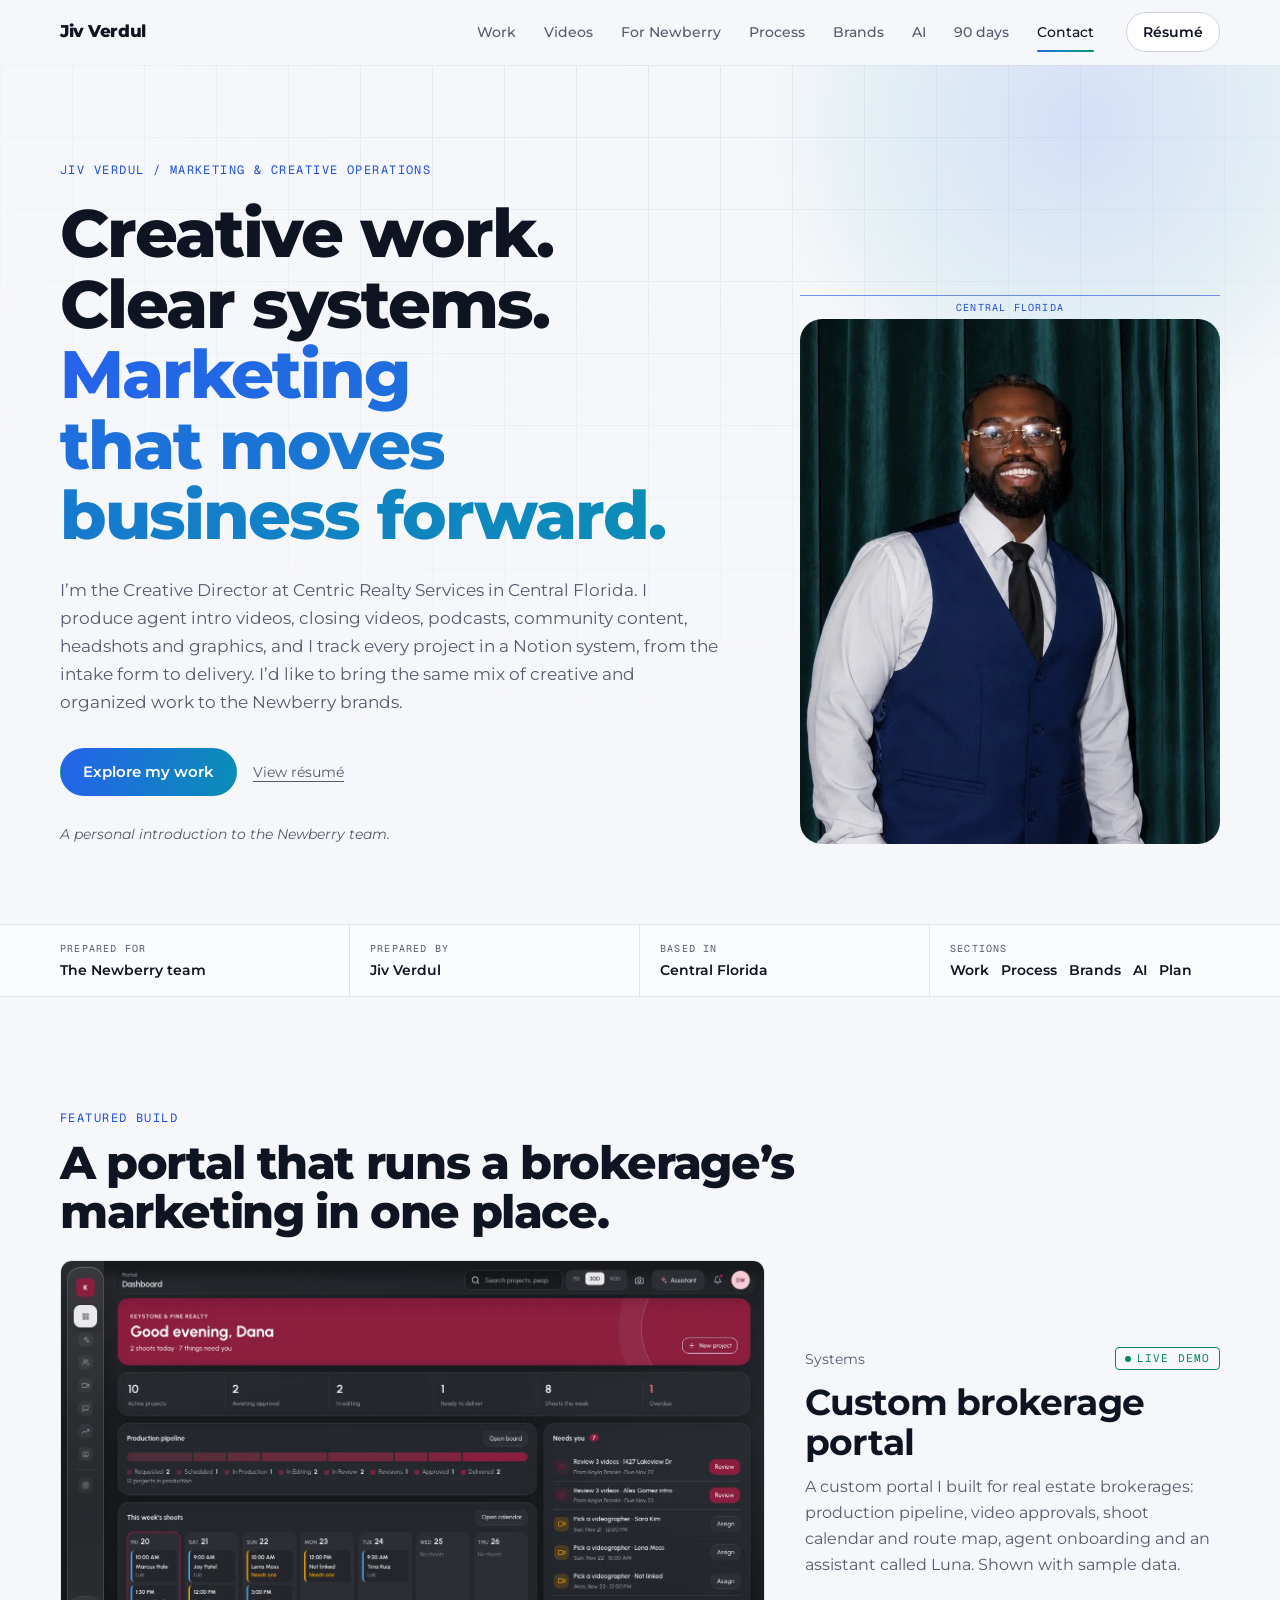
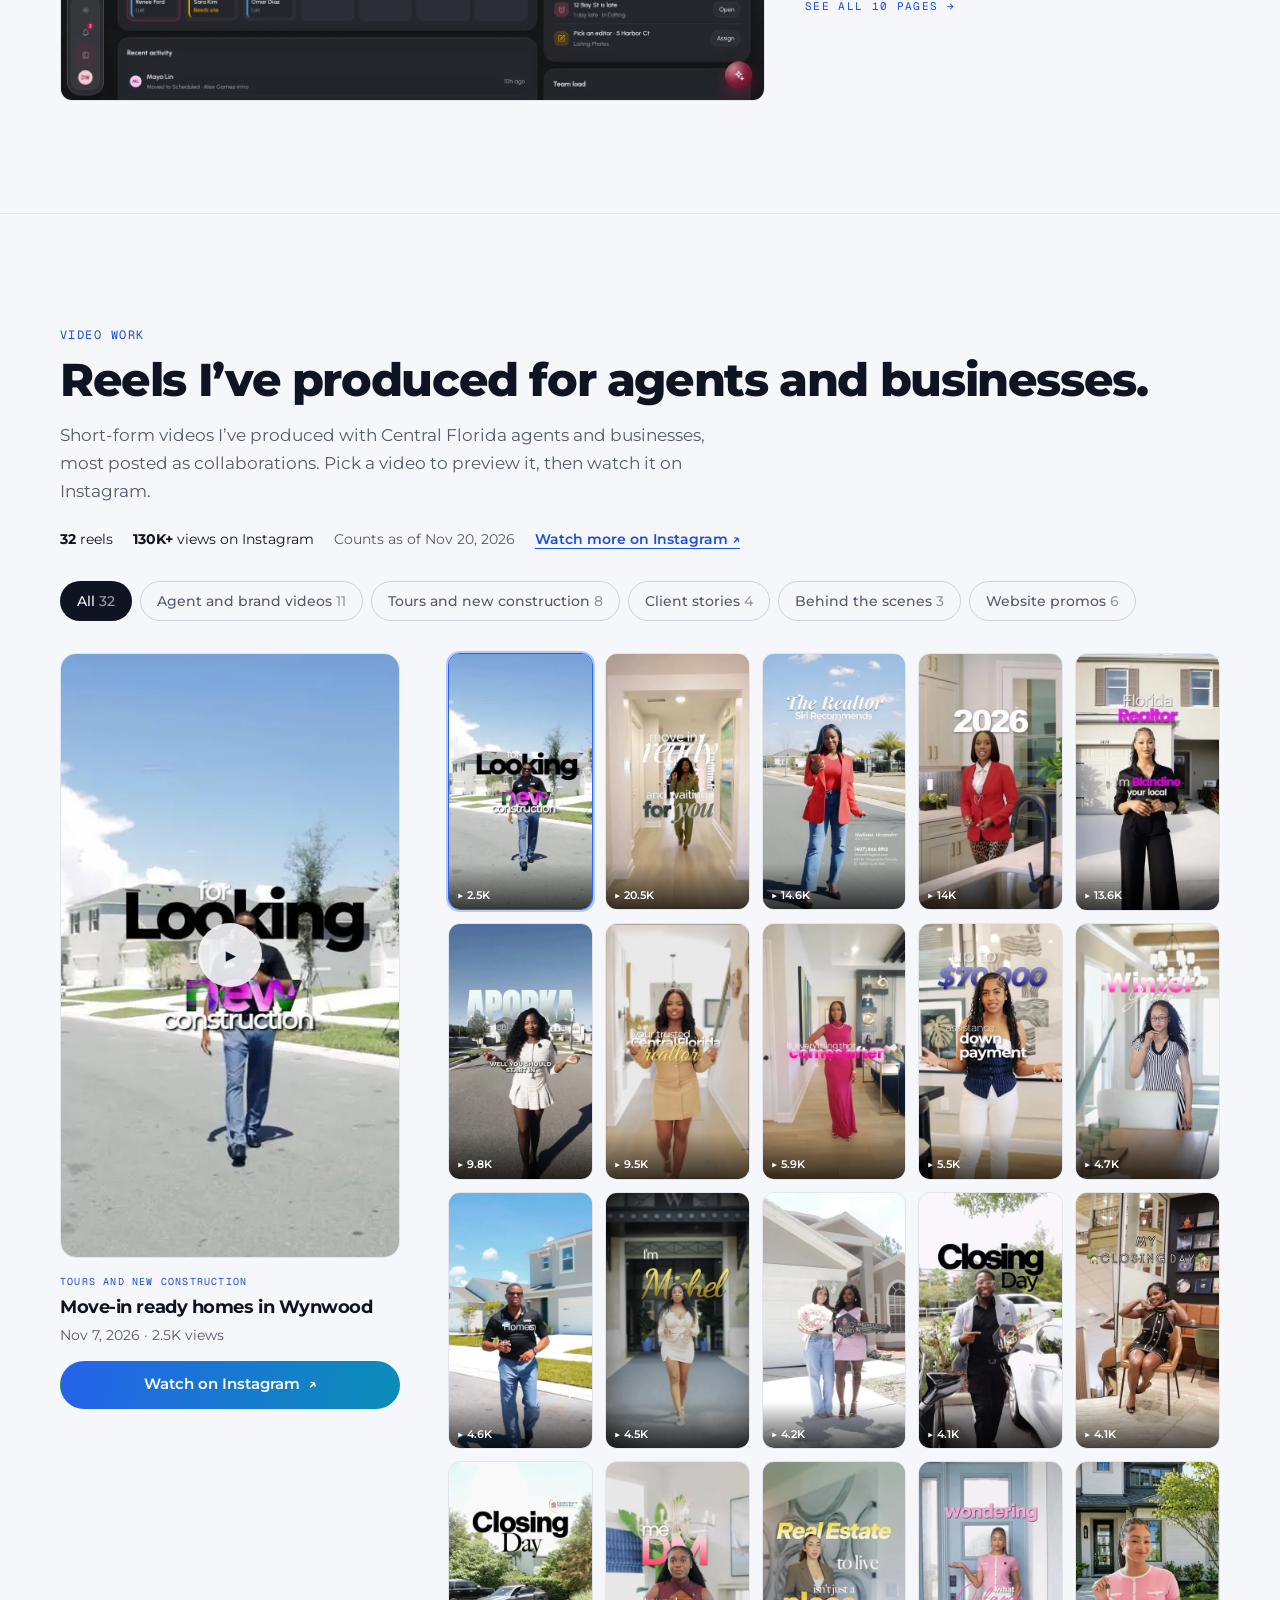
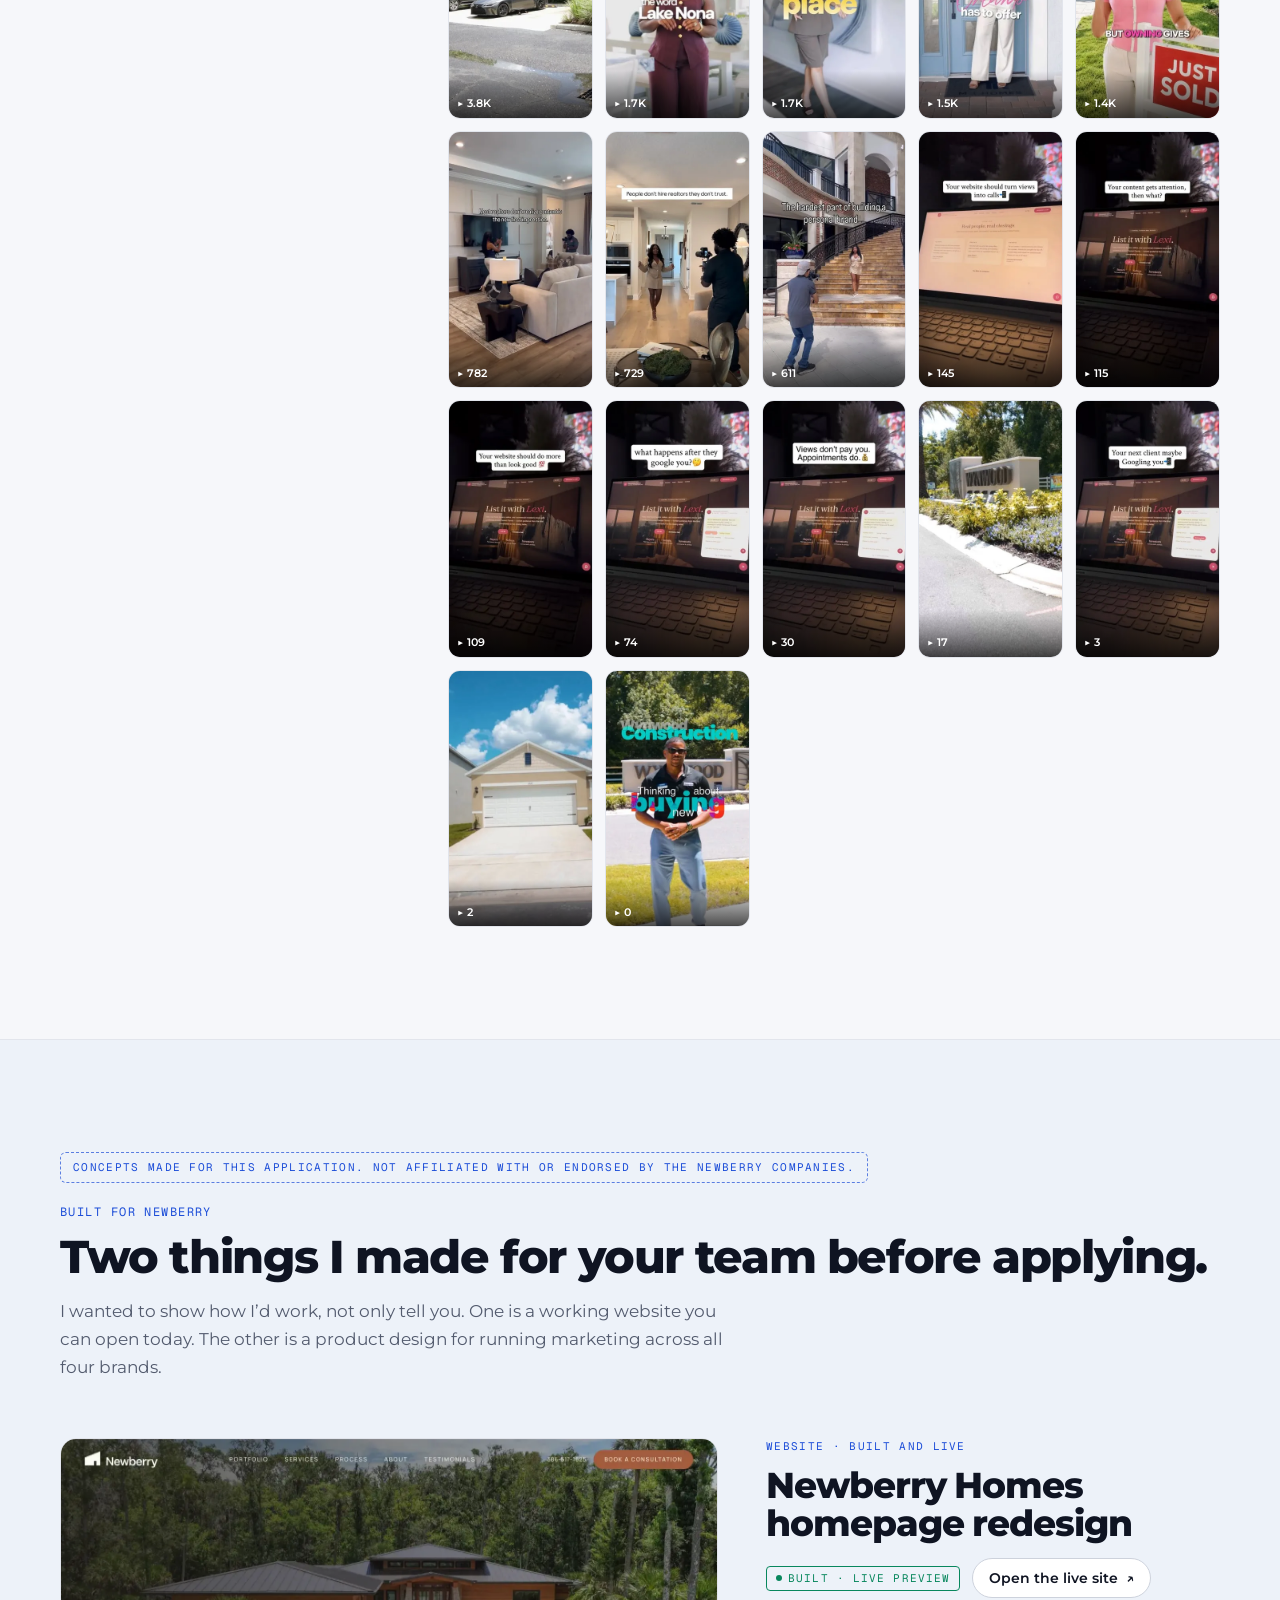
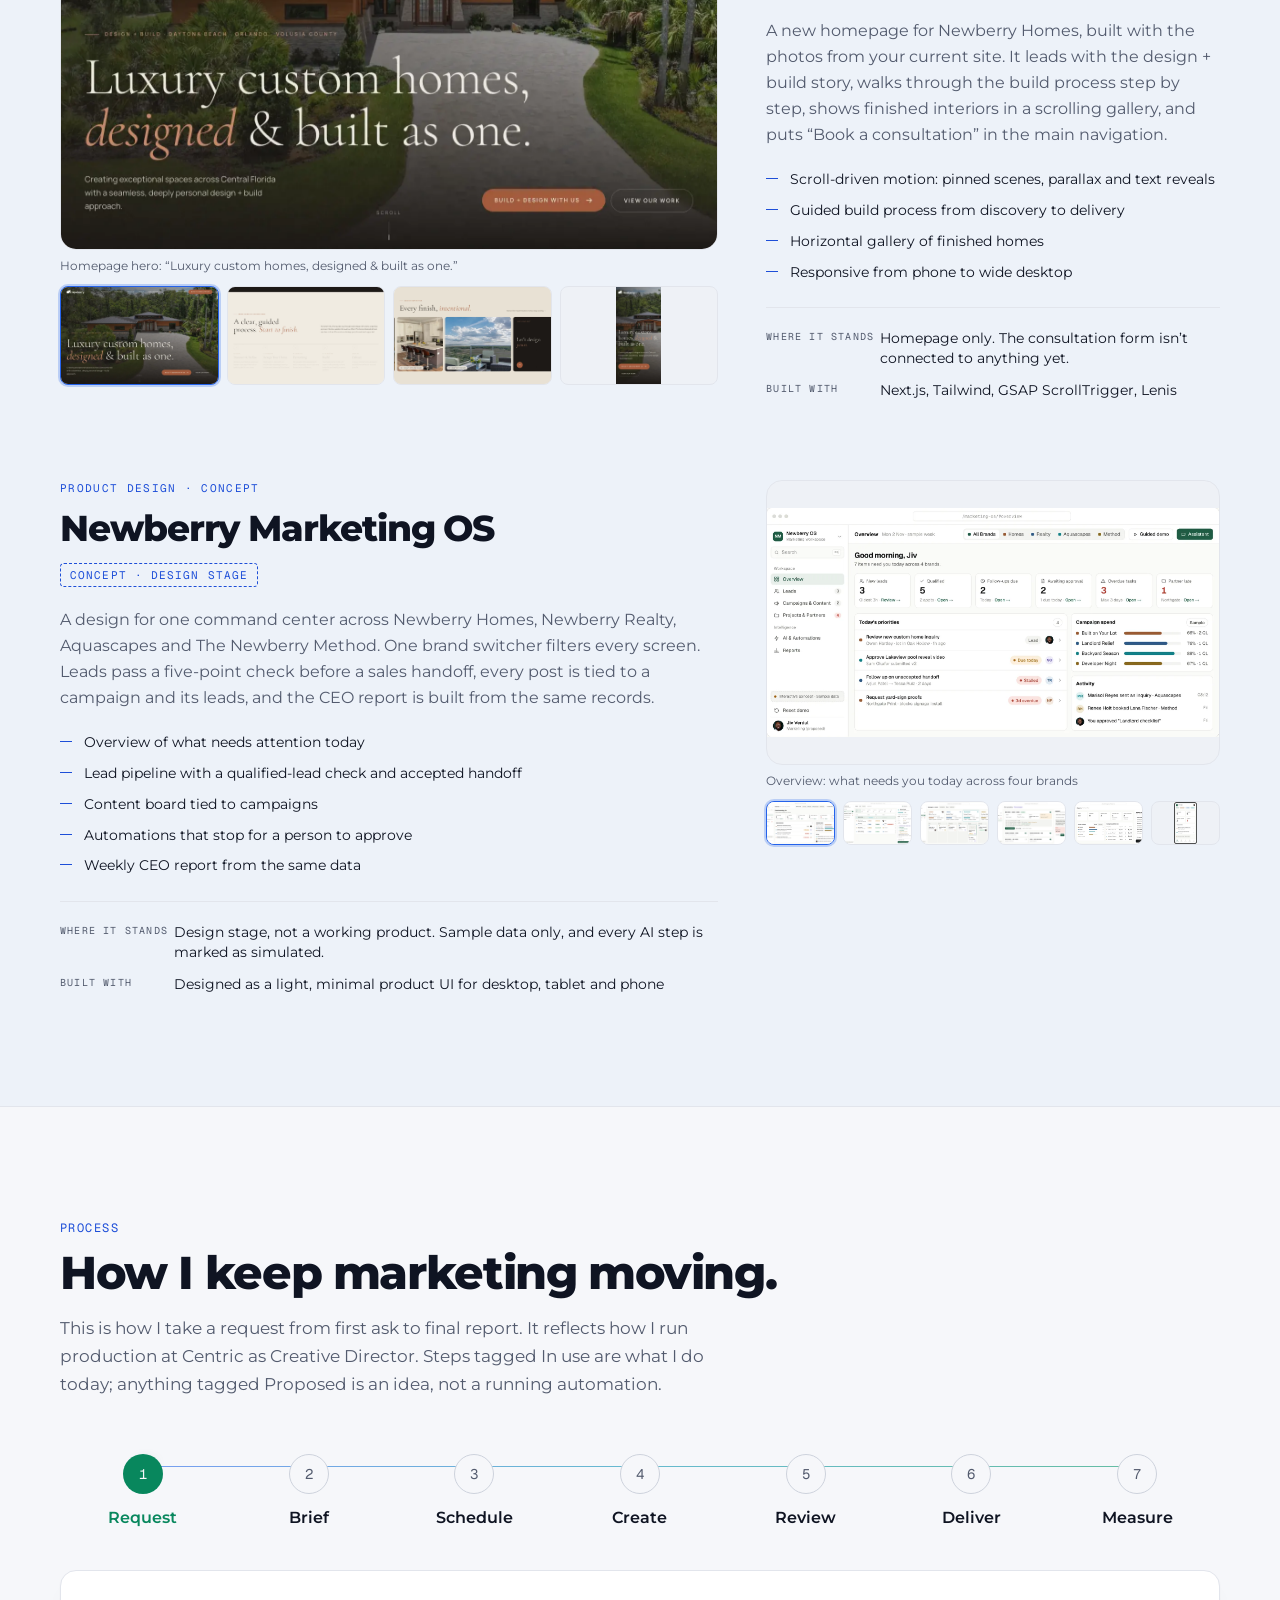
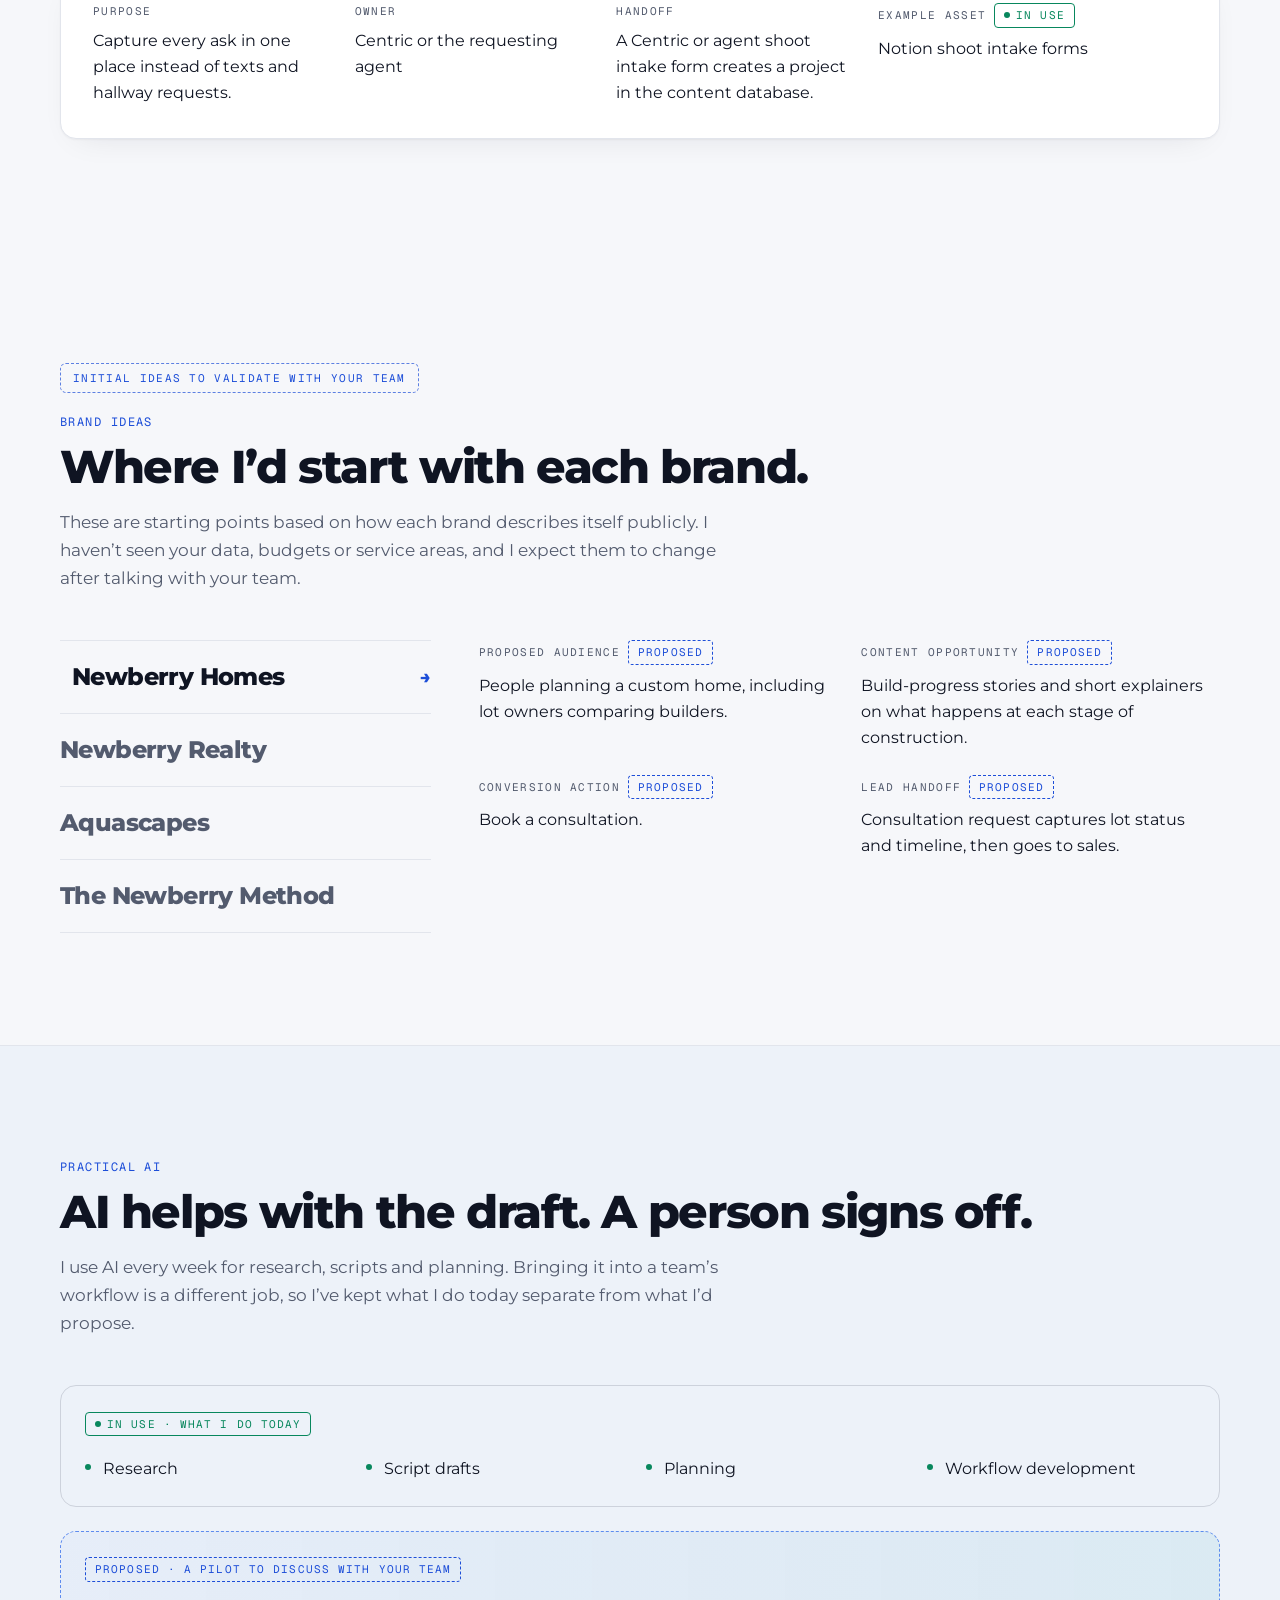
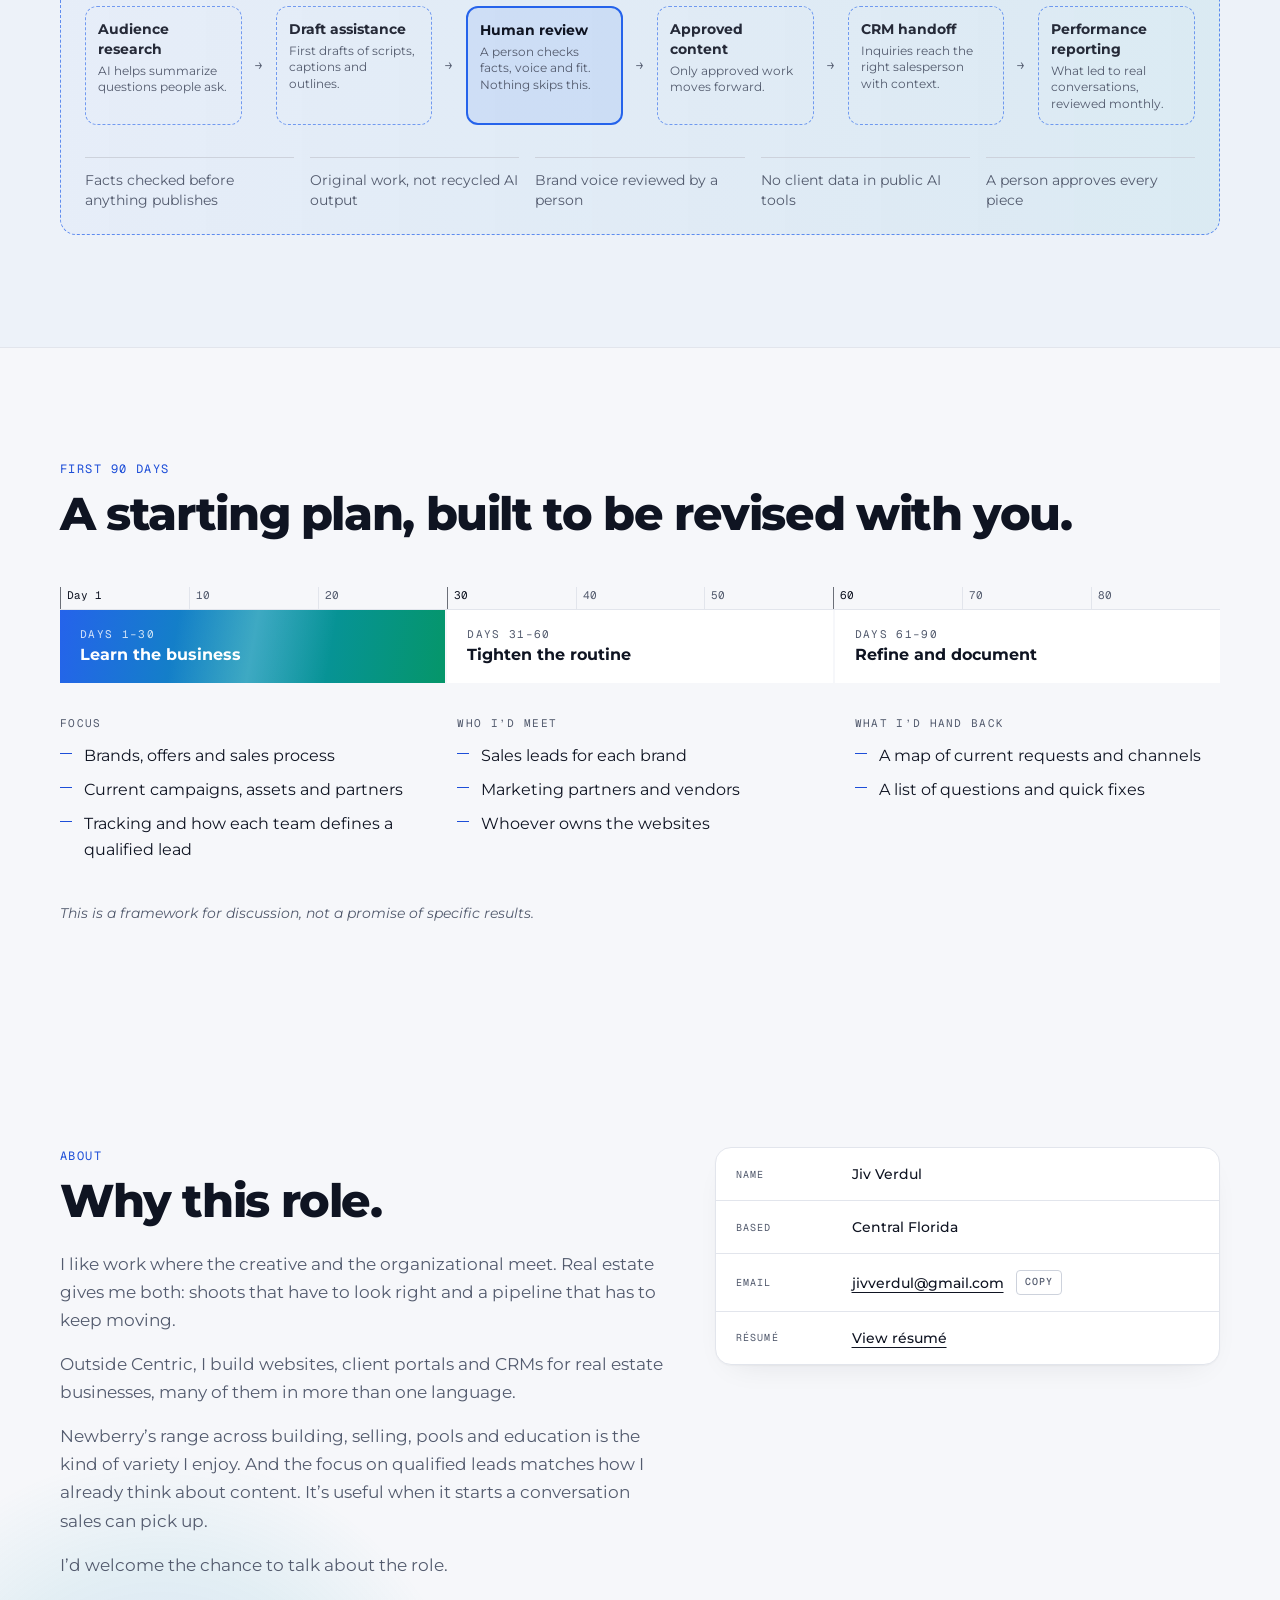
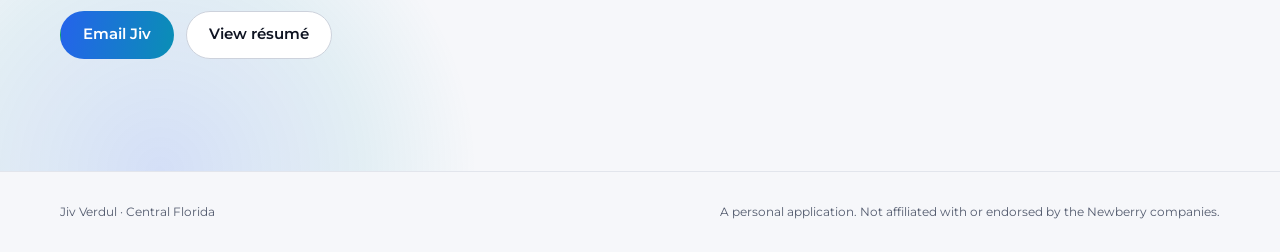
==== commit f0e5221e: "Publish v014: portal page viewer, portal-only work section, pinned Wynwood reel, less Epik Approved " ====
--- a/index.html
+++ b/index.html
@@ -18,9 +18,9 @@
     <link rel="preconnect" href="https://fonts.googleapis.com" />
     <link rel="preconnect" href="https://fonts.gstatic.com" crossorigin />
     <link rel="stylesheet" href="https://fonts.googleapis.com/css2?family=Montserrat:wght@400;500;600;700;800&family=Geist+Mono:wght@400;500&display=swap" />
-    <script type="module" crossorigin src="/assets/main-B4HvRJ5l.js"></script>
-    <link rel="modulepreload" crossorigin href="/assets/ui-DQwGPN_i.js">
-    <link rel="stylesheet" crossorigin href="/assets/ui-D-eelD8Q.css">
+    <script type="module" crossorigin src="/assets/main-Dm5Ly8g5.js"></script>
+    <link rel="modulepreload" crossorigin href="/assets/ui-BkWZ3fst.js">
+    <link rel="stylesheet" crossorigin href="/assets/ui-B0Vmmbj9.css">
   </head>
   <body>
     <div id="root"></div>
--- a/assets/ui-B0Vmmbj9.css
+++ b/assets/ui-B0Vmmbj9.css
@@ -0,0 +1 @@
+/*! tailwindcss v4.3.3 | MIT License | https://tailwindcss.com */@layer properties{@supports (((-webkit-hyphens:none)) and (not (margin-trim:inline))) or ((-moz-orient:inline) and (not (color:rgb(from red r g b)))){*,:before,:after,::backdrop{--tw-rotate-x:initial;--tw-rotate-y:initial;--tw-rotate-z:initial;--tw-skew-x:initial;--tw-skew-y:initial;--tw-space-y-reverse:0;--tw-border-style:solid;--tw-gradient-position:initial;--tw-gradient-from:#0000;--tw-gradient-via:#0000;--tw-gradient-to:#0000;--tw-gradient-stops:initial;--tw-gradient-via-stops:initial;--tw-gradient-from-position:0%;--tw-gradient-via-position:50%;--tw-gradient-to-position:100%;--tw-leading:initial;--tw-font-weight:initial;--tw-tracking:initial;--tw-shadow:0 0 #0000;--tw-shadow-color:initial;--tw-shadow-alpha:100%;--tw-inset-shadow:0 0 #0000;--tw-inset-shadow-color:initial;--tw-inset-shadow-alpha:100%;--tw-ring-color:initial;--tw-ring-shadow:0 0 #0000;--tw-inset-ring-color:initial;--tw-inset-ring-shadow:0 0 #0000;--tw-ring-inset:initial;--tw-ring-offset-width:0px;--tw-ring-offset-color:#fff;--tw-ring-offset-shadow:0 0 #0000;--tw-blur:initial;--tw-brightness:initial;--tw-contrast:initial;--tw-grayscale:initial;--tw-hue-rotate:initial;--tw-invert:initial;--tw-opacity:initial;--tw-saturate:initial;--tw-sepia:initial;--tw-drop-shadow:initial;--tw-drop-shadow-color:initial;--tw-drop-shadow-alpha:100%;--tw-drop-shadow-size:initial;--tw-backdrop-blur:initial;--tw-backdrop-brightness:initial;--tw-backdrop-contrast:initial;--tw-backdrop-grayscale:initial;--tw-backdrop-hue-rotate:initial;--tw-backdrop-invert:initial;--tw-backdrop-opacity:initial;--tw-backdrop-saturate:initial;--tw-backdrop-sepia:initial;--tw-duration:initial;--tw-scale-x:1;--tw-scale-y:1;--tw-scale-z:1;--tw-translate-x:0;--tw-translate-y:0;--tw-translate-z:0}}}@layer theme{:root,:host{--font-sans:"Montserrat", "Helvetica Neue", Arial, sans-serif;--font-mono:"Geist Mono", ui-monospace, Menlo, monospace;--color-black:#000;--color-white:#fff;--spacing:.25rem;--text-xs:.75rem;--text-xs--line-height:calc(1 / .75);--text-sm:.875rem;--text-sm--line-height:calc(1.25 / .875);--text-base:1rem;--text-base--line-height: 1.5 ;--text-lg:1.125rem;--text-lg--line-height:calc(1.75 / 1.125);--text-xl:1.25rem;--text-xl--line-height:calc(1.75 / 1.25);--text-2xl:1.5rem;--text-2xl--line-height:calc(2 / 1.5);--text-3xl:1.875rem;--text-3xl--line-height: 1.2 ;--text-4xl:2.25rem;--text-4xl--line-height:calc(2.5 / 2.25);--font-weight-normal:400;--font-weight-medium:500;--font-weight-semibold:600;--font-weight-bold:700;--font-weight-extrabold:800;--tracking-tight:-.025em;--tracking-normal:0em;--leading-snug:1.375;--leading-relaxed:1.625;--radius-md:.375rem;--radius-lg:.5rem;--radius-xl:.75rem;--radius-2xl:1rem;--blur-xl:24px;--aspect-video:16 / 9;--default-transition-duration:.15s;--default-transition-timing-function:cubic-bezier(.4, 0, .2, 1);--default-font-family:var(--font-sans);--default-mono-font-family:var(--font-mono);--color-paper:#f6f7fa;--color-panel:#fff;--color-panel-2:#eef1f6;--color-tint:#edf2f9;--color-ink:#0f1422;--color-mist:#535b6e;--color-line:#e2e5ec;--color-line-2:#cdd2dc;--color-blue:#2563eb;--color-sky:#1d4ed8;--color-signal:#08875d;--color-slate:#64748b;--color-amber:#8a5a00}}@layer base{*,:after,:before,::backdrop{box-sizing:border-box;border:0 solid;margin:0;padding:0}::file-selector-button{box-sizing:border-box;border:0 solid;margin:0;padding:0}html,:host{-webkit-text-size-adjust:100%;-moz-tab-size:4;tab-size:4;line-height:1.5;font-family:var(--default-font-family,-apple-system, BlinkMacSystemFont, "Segoe UI", Roboto, "Helvetica Neue", "Noto Sans", Arial, sans-serif, "Apple Color Emoji", "Segoe UI Emoji", "Segoe UI Symbol", "Noto Color Emoji");font-feature-settings:var(--default-font-feature-settings,normal);font-variation-settings:var(--default-font-variation-settings,normal);-webkit-tap-highlight-color:transparent}hr{height:0;color:inherit;border-top-width:1px}abbr:where([title]){-webkit-text-decoration:underline dotted;text-decoration:underline dotted}h1,h2,h3,h4,h5,h6{font-size:inherit;font-weight:inherit}a{color:inherit;-webkit-text-decoration:inherit;text-decoration:inherit}b,strong{font-weight:bolder}code,kbd,samp,pre{font-family:var(--default-mono-font-family,ui-monospace, SFMono-Regular, Menlo, Monaco, Consolas, "Liberation Mono", "Courier New", monospace);font-feature-settings:var(--default-mono-font-feature-settings,normal);font-variation-settings:var(--default-mono-font-variation-settings,normal);font-size:1em}small{font-size:80%}sub,sup{vertical-align:baseline;font-size:75%;line-height:0;position:relative}sub{bottom:-.25em}sup{top:-.5em}table{text-indent:0;border-color:inherit;border-collapse:collapse}:-moz-focusring:where(:not(iframe)){outline:auto}progress{vertical-align:baseline}summary{display:list-item}ol,ul,menu{list-style:none}img,svg,video,canvas,audio,iframe,embed,object{vertical-align:middle;display:block}img,video{max-width:100%;height:auto}button,input,select,optgroup,textarea{font:inherit;font-feature-settings:inherit;font-variation-settings:inherit;letter-spacing:inherit;color:inherit;opacity:1;background-color:#0000;border-radius:0}::file-selector-button{font:inherit;font-feature-settings:inherit;font-variation-settings:inherit;letter-spacing:inherit;color:inherit;opacity:1;background-color:#0000;border-radius:0}:where(select:is([multiple],[size])) optgroup{font-weight:bolder}:where(select:is([multiple],[size])) optgroup option{padding-inline-start:20px}::file-selector-button{margin-inline-end:4px}::placeholder{opacity:1}@supports (not ((-webkit-appearance:-apple-pay-button))) or (contain-intrinsic-size:1px){::placeholder{color:currentColor}@supports (color:color-mix(in lab,red,red)){::placeholder{color:color-mix(in oklab,currentcolor 50%,transparent)}}}textarea{resize:vertical}::-webkit-search-decoration{-webkit-appearance:none}::-webkit-date-and-time-value{min-height:1lh;text-align:inherit}::-webkit-datetime-edit{display:inline-flex}::-webkit-datetime-edit-fields-wrapper{padding:0}::-webkit-datetime-edit{padding-block:0}::-webkit-datetime-edit-year-field{padding-block:0}::-webkit-datetime-edit-month-field{padding-block:0}::-webkit-datetime-edit-day-field{padding-block:0}::-webkit-datetime-edit-hour-field{padding-block:0}::-webkit-datetime-edit-minute-field{padding-block:0}::-webkit-datetime-edit-second-field{padding-block:0}::-webkit-datetime-edit-millisecond-field{padding-block:0}::-webkit-datetime-edit-meridiem-field{padding-block:0}::-webkit-calendar-picker-indicator{line-height:1}:-moz-ui-invalid{box-shadow:none}button,input:where([type=button],[type=reset],[type=submit]){-webkit-appearance:button;-moz-appearance:button;appearance:button}::file-selector-button{-webkit-appearance:button;-moz-appearance:button;appearance:button}::-webkit-inner-spin-button{height:auto}::-webkit-outer-spin-button{height:auto}[hidden]:where(:not([hidden=until-found])){display:none!important}}@layer components{.wrap{max-width:1200px;padding-inline:max(20px,env(safe-area-inset-left,0px));margin-inline:auto}.label{font-family:var(--font-mono);letter-spacing:.12em;text-transform:uppercase;font-size:12px}.display{letter-spacing:-.03em;text-wrap:balance;font-weight:800;line-height:1.06}.lede{color:var(--color-mist);max-width:62ch;font-size:17px;line-height:1.65}.grad-text{background:var(--grad);color:#0000;background-size:220% 100%;-webkit-background-clip:text;background-clip:text;animation:5s ease-in-out infinite alternate gradShift}.btn{border:1px solid var(--color-line-2);min-height:48px;color:var(--color-ink);background-color:var(--color-panel);border-radius:999px;justify-content:center;align-items:center;gap:8px;padding:0 22px;font-size:15px;font-weight:600;transition:transform .2s,border-color .2s,background-color .2s;display:inline-flex}.btn:hover{border-color:var(--color-blue);transform:translateY(-2px)}.btn-primary{background:var(--grad);color:#fff;background-size:220% 100%;border-color:#0000;animation:5s ease-in-out infinite alternate gradShift,3.2s ease-in-out infinite btnGlow}.verify{color:var(--color-amber);background:#f5b42833;border-radius:3px;padding:0 .25em;box-shadow:inset 0 -1px #c88c0080}.chip{font-family:var(--font-mono);letter-spacing:.1em;text-transform:uppercase;white-space:nowrap;border:1px solid;border-radius:4px;align-items:center;gap:6px;padding:3px 9px;font-size:11px;display:inline-flex}.chip-live{color:var(--color-signal)}.chip-proposed{color:var(--color-sky);border-style:dashed}.chip-pending{color:var(--color-slate);border-style:dotted}.chip-dot{background:currentColor;border-radius:50%;width:6px;height:6px;animation:1.8s ease-in-out infinite pulseDot}.panel{background:var(--color-panel);border:1px solid var(--color-line);border-radius:16px;box-shadow:0 1px 2px #0f14220a,0 12px 32px -18px #0f14221f}.hatch{border:1px solid var(--color-line);background:repeating-linear-gradient(45deg,#2563eb12 0 1px,transparent 1px 9px),var(--color-panel-2);border-radius:14px;place-items:center;display:grid;position:relative;overflow:hidden}.hatch:after{content:"";pointer-events:none;background:linear-gradient(100deg,#0000 30%,#ffffffb3,#0000 70%);animation:3.6s ease-in-out infinite sweep;position:absolute;top:0;right:0;bottom:0;left:0}.stockish{border:1px solid var(--color-line);background:radial-gradient(60% 80% at 20% 30%,#2563eb47,#0000),radial-gradient(50% 70% at 80% 70%,#05966938,#0000),linear-gradient(160deg,#e4ecf8,#ddeff0);border-radius:14px;animation:16s ease-in-out infinite alternate kenburns;position:relative;overflow:hidden}.hero-grid{pointer-events:none;opacity:.9;background-image:linear-gradient(var(--color-line) 1px,transparent 1px),linear-gradient(90deg,var(--color-line) 1px,transparent 1px);background-size:72px 72px;animation:18s linear infinite gridPan;position:absolute;top:0;right:0;bottom:0;left:0;-webkit-mask-image:radial-gradient(70% 80% at 50% 0,#000,#0000);mask-image:radial-gradient(70% 80% at 50% 0,#000,#0000)}.hero-glow{pointer-events:none;background:radial-gradient(circle,#2563eb29,#0891b214 45%,#0000 70%);width:640px;height:640px;animation:14s ease-in-out infinite alternate drift;position:absolute;top:-260px;right:-120px}.rise{animation:.9s cubic-bezier(.2,.7,.2,1) both rise}.portrait-frame{border-radius:22px;animation:5s ease-in-out infinite glow}.tab-line{background:var(--grad)}.travel-dot{background:var(--color-signal);width:10px;height:10px;box-shadow:0 0 14px var(--color-signal);border-radius:50%;animation:4.5s ease-in-out infinite travel;position:absolute}.ring-live{animation:1.8s ease-out infinite ring}.ring-gate{animation:2s ease-out infinite ringGate}.blink{animation:2.4s ease-in-out infinite blink}.shimmer-flow{background:linear-gradient(90deg,#2563eb08,#0891b214,#2563eb08) 0 0/200% 100%;animation:6s linear infinite flow}.sweep-on{position:relative;overflow:hidden}.sweep-on:after{content:"";pointer-events:none;background:linear-gradient(100deg,#0000 30%,#ffffff38,#0000 70%);animation:2.8s ease-in-out infinite sweep;position:absolute;top:0;right:0;bottom:0;left:0}.cascade>*{animation:.5s cubic-bezier(.2,.7,.2,1) both fadeUp}.cascade>:nth-child(2){animation-delay:70ms}.cascade>:nth-child(3){animation-delay:.14s}.cascade>:nth-child(4){animation-delay:.21s}.cascade>:nth-child(5){animation-delay:.28s}.scan:before{content:"";pointer-events:none;z-index:1;background:linear-gradient(#0000,#2563eb1f,#0000);height:14%;animation:4s linear infinite scan;position:absolute;left:0;right:0}.card-lift{transition:transform .3s cubic-bezier(.2,.7,.2,1)}.card-lift:hover,.card-lift:focus-visible{transform:translateY(-6px)}.card-lift .media{transition:box-shadow .3s}.card-lift:hover .media,.card-lift:focus-visible .media{box-shadow:0 0 0 1px #2563eb,0 18px 44px -16px #2563eb59}dialog.sheet{color:inherit;background:0 0;border:0;width:100%;max-width:min(1040px,100vw - 32px);max-height:calc(100dvh - 32px);margin:auto;padding:0}dialog.sheet::backdrop{-webkit-backdrop-filter:blur(6px);backdrop-filter:blur(6px);background:#0f142273}dialog.sheet[open]{animation:.35s cubic-bezier(.2,.7,.2,1) both fadeUp}dialog.menu{background:var(--color-paper);color:inherit;border:0;width:100%;max-width:none;height:100dvh;max-height:none;margin:0;padding:0}dialog.menu::backdrop{background:#0f142273}}@layer utilities{.pointer-events-none{pointer-events:none}.visible{visibility:visible}.sr-only{clip-path:inset(50%);white-space:nowrap;border-width:0;width:1px;height:1px;margin:-1px;padding:0;position:absolute;overflow:hidden}.absolute{position:absolute}.fixed{position:fixed}.relative{position:relative}.sticky{position:sticky}.inset-0{top:0;right:0;bottom:0;left:0}.inset-x-0{inset-inline:0}.-top-6{top:calc(var(--spacing) * -6)}.-top-\[4\.5px\]{top:-4.5px}.top-0{top:0}.top-4{top:calc(var(--spacing) * 4)}.top-5{top:calc(var(--spacing) * 5)}.right-4{right:calc(var(--spacing) * 4)}.right-\[7\%\]{right:7%}.-bottom-0\.5{bottom:calc(var(--spacing) * -.5)}.bottom-0{bottom:0}.bottom-3{bottom:calc(var(--spacing) * 3)}.left-3{left:calc(var(--spacing) * 3)}.left-\[7\%\]{left:7%}.z-10{z-index:10}.z-40{z-index:40}.z-\[1\]{z-index:1}.-mx-1{margin-inline:calc(var(--spacing) * -1)}.mx-auto{margin-inline:auto}.mt-1{margin-top:var(--spacing)}.mt-2{margin-top:calc(var(--spacing) * 2)}.mt-2\.5{margin-top:calc(var(--spacing) * 2.5)}.mt-3{margin-top:calc(var(--spacing) * 3)}.mt-4{margin-top:calc(var(--spacing) * 4)}.mt-5{margin-top:calc(var(--spacing) * 5)}.mt-6{margin-top:calc(var(--spacing) * 6)}.mt-7{margin-top:calc(var(--spacing) * 7)}.mt-8{margin-top:calc(var(--spacing) * 8)}.mt-10{margin-top:calc(var(--spacing) * 10)}.mt-12{margin-top:calc(var(--spacing) * 12)}.mt-14{margin-top:calc(var(--spacing) * 14)}.mt-16{margin-top:calc(var(--spacing) * 16)}.mr-auto{margin-right:auto}.mb-5{margin-bottom:calc(var(--spacing) * 5)}.ml-1{margin-left:var(--spacing)}.ml-auto{margin-left:auto}.block{display:block}.contents{display:contents}.flex{display:flex}.grid{display:grid}.hidden{display:none}.inline{display:inline}.inline-block{display:inline-block}.aspect-\[4\/3\]{aspect-ratio:4/3}.aspect-\[4\/5\]{aspect-ratio:4/5}.aspect-\[9\/16\]{aspect-ratio:9/16}.aspect-\[16\/9\]{aspect-ratio:16/9}.aspect-\[16\/10\]{aspect-ratio:16/10}.aspect-\[21\/9\]{aspect-ratio:21/9}.aspect-video{aspect-ratio:var(--aspect-video)}.size-1\.5{width:calc(var(--spacing) * 1.5);height:calc(var(--spacing) * 1.5)}.size-10{width:calc(var(--spacing) * 10);height:calc(var(--spacing) * 10)}.size-16{width:calc(var(--spacing) * 16);height:calc(var(--spacing) * 16)}.h-0\.5{height:calc(var(--spacing) * .5)}.h-16{height:calc(var(--spacing) * 16)}.h-auto{height:auto}.h-full{height:100%}.h-px{height:1px}.max-h-\[calc\(100dvh-32px\)\]{max-height:calc(100dvh - 32px)}.max-h-\[calc\(100dvh-230px\)\]{max-height:calc(100dvh - 230px)}.min-h-9{min-height:calc(var(--spacing) * 9)}.min-h-10{min-height:calc(var(--spacing) * 10)}.w-3{width:calc(var(--spacing) * 3)}.w-9{width:calc(var(--spacing) * 9)}.w-24{width:calc(var(--spacing) * 24)}.w-auto{width:auto}.w-full{width:100%}.max-w-\[70ch\]{max-width:70ch}.max-w-\[75ch\]{max-width:75ch}.max-w-\[340px\]{max-width:340px}.max-w-\[420px\]{max-width:420px}.max-w-\[960px\]{max-width:960px}.max-w-full{max-width:100%}.min-w-0{min-width:0}.flex-1{flex:1}.shrink-0{flex-shrink:0}.transform{transform:var(--tw-rotate-x,) var(--tw-rotate-y,) var(--tw-rotate-z,) var(--tw-skew-x,) var(--tw-skew-y,)}.cursor-pointer{cursor:pointer}.resize{resize:both}.scroll-mt-20{scroll-margin-top:calc(var(--spacing) * 20)}.grid-cols-2{grid-template-columns:repeat(2,minmax(0,1fr))}.grid-cols-3{grid-template-columns:repeat(3,minmax(0,1fr))}.grid-cols-9{grid-template-columns:repeat(9,minmax(0,1fr))}.grid-cols-\[100px_1fr\]{grid-template-columns:100px 1fr}.flex-col{flex-direction:column}.flex-wrap{flex-wrap:wrap}.place-items-center{place-items:center}.content-start{align-content:flex-start}.items-baseline{align-items:baseline}.items-center{align-items:center}.items-end{align-items:flex-end}.items-start{align-items:flex-start}.justify-between{justify-content:space-between}.justify-end{justify-content:flex-end}.justify-items-center{justify-items:center}.gap-1{gap:var(--spacing)}.gap-1\.5{gap:calc(var(--spacing) * 1.5)}.gap-2{gap:calc(var(--spacing) * 2)}.gap-2\.5{gap:calc(var(--spacing) * 2.5)}.gap-3{gap:calc(var(--spacing) * 3)}.gap-4{gap:calc(var(--spacing) * 4)}.gap-5{gap:calc(var(--spacing) * 5)}.gap-6{gap:calc(var(--spacing) * 6)}.gap-7{gap:calc(var(--spacing) * 7)}.gap-8{gap:calc(var(--spacing) * 8)}.gap-9{gap:calc(var(--spacing) * 9)}.gap-10{gap:calc(var(--spacing) * 10)}.gap-12{gap:calc(var(--spacing) * 12)}.gap-20{gap:calc(var(--spacing) * 20)}:where(.space-y-3>:not(:last-child)){--tw-space-y-reverse:0;margin-block-start:calc(calc(var(--spacing) * 3) * var(--tw-space-y-reverse));margin-block-end:calc(calc(var(--spacing) * 3) * calc(1 - var(--tw-space-y-reverse)))}.gap-x-3{column-gap:calc(var(--spacing) * 3)}.gap-x-4{column-gap:calc(var(--spacing) * 4)}.gap-x-5{column-gap:calc(var(--spacing) * 5)}.gap-x-6{column-gap:calc(var(--spacing) * 6)}.gap-x-8{column-gap:calc(var(--spacing) * 8)}.gap-x-12{column-gap:calc(var(--spacing) * 12)}.gap-y-1{row-gap:var(--spacing)}.gap-y-2{row-gap:calc(var(--spacing) * 2)}.gap-y-3{row-gap:calc(var(--spacing) * 3)}.gap-y-5{row-gap:calc(var(--spacing) * 5)}.self-start{align-self:flex-start}.overflow-hidden{overflow:hidden}.overflow-x-auto{overflow-x:auto}.overflow-y-auto{overflow-y:auto}.rounded{border-radius:.25rem}.rounded-2xl{border-radius:var(--radius-2xl)}.rounded-full{border-radius:3.40282e38px}.rounded-lg{border-radius:var(--radius-lg)}.rounded-md{border-radius:var(--radius-md)}.rounded-xl{border-radius:var(--radius-xl)}.border{border-style:var(--tw-border-style);border-width:1px}.border-2{border-style:var(--tw-border-style);border-width:2px}.border-y{border-block-style:var(--tw-border-style);border-block-width:1px}.border-t{border-top-style:var(--tw-border-style);border-top-width:1px}.border-b{border-bottom-style:var(--tw-border-style);border-bottom-width:1px}.border-l{border-left-style:var(--tw-border-style);border-left-width:1px}.border-dashed{--tw-border-style:dashed;border-style:dashed}.border-amber\/30{border-color:#8a5a004d}@supports (color:color-mix(in lab,red,red)){.border-amber\/30{border-color:color-mix(in oklab,var(--color-amber) 30%,transparent)}}.border-blue{border-color:var(--color-blue)}.border-blue\/60{border-color:#2563eb99}@supports (color:color-mix(in lab,red,red)){.border-blue\/60{border-color:color-mix(in oklab,var(--color-blue) 60%,transparent)}}.border-blue\/70{border-color:#2563ebb3}@supports (color:color-mix(in lab,red,red)){.border-blue\/70{border-color:color-mix(in oklab,var(--color-blue) 70%,transparent)}}.border-ink\/60{border-color:#0f142299}@supports (color:color-mix(in lab,red,red)){.border-ink\/60{border-color:color-mix(in oklab,var(--color-ink) 60%,transparent)}}.border-line{border-color:var(--color-line)}.border-line-2{border-color:var(--color-line-2)}.border-sky\/60{border-color:#1d4ed899}@supports (color:color-mix(in lab,red,red)){.border-sky\/60{border-color:color-mix(in oklab,var(--color-sky) 60%,transparent)}}.border-sky\/70{border-color:#1d4ed8b3}@supports (color:color-mix(in lab,red,red)){.border-sky\/70{border-color:color-mix(in oklab,var(--color-sky) 70%,transparent)}}.border-transparent{border-color:#0000}.bg-\[\#141518\]{background-color:#141518}.bg-amber\/10{background-color:#8a5a001a}@supports (color:color-mix(in lab,red,red)){.bg-amber\/10{background-color:color-mix(in oklab,var(--color-amber) 10%,transparent)}}.bg-black{background-color:var(--color-black)}.bg-blue{background-color:var(--color-blue)}.bg-blue\/10{background-color:#2563eb1a}@supports (color:color-mix(in lab,red,red)){.bg-blue\/10{background-color:color-mix(in oklab,var(--color-blue) 10%,transparent)}}.bg-ink{background-color:var(--color-ink)}.bg-panel{background-color:var(--color-panel)}.bg-panel-2{background-color:var(--color-panel-2)}.bg-panel\/60{background-color:#fff9}@supports (color:color-mix(in lab,red,red)){.bg-panel\/60{background-color:color-mix(in oklab,var(--color-panel) 60%,transparent)}}.bg-panel\/95{background-color:#fffffff2}@supports (color:color-mix(in lab,red,red)){.bg-panel\/95{background-color:color-mix(in oklab,var(--color-panel) 95%,transparent)}}.bg-paper{background-color:var(--color-paper)}.bg-paper\/75{background-color:#f6f7fabf}@supports (color:color-mix(in lab,red,red)){.bg-paper\/75{background-color:color-mix(in oklab,var(--color-paper) 75%,transparent)}}.bg-paper\/80{background-color:#f6f7facc}@supports (color:color-mix(in lab,red,red)){.bg-paper\/80{background-color:color-mix(in oklab,var(--color-paper) 80%,transparent)}}.bg-paper\/90{background-color:#f6f7fae6}@supports (color:color-mix(in lab,red,red)){.bg-paper\/90{background-color:color-mix(in oklab,var(--color-paper) 90%,transparent)}}.bg-signal{background-color:var(--color-signal)}.bg-sky{background-color:var(--color-sky)}.bg-tint{background-color:var(--color-tint)}.bg-tint\/70{background-color:#edf2f9b3}@supports (color:color-mix(in lab,red,red)){.bg-tint\/70{background-color:color-mix(in oklab,var(--color-tint) 70%,transparent)}}.bg-gradient-to-t{--tw-gradient-position:to top in oklab;background-image:linear-gradient(var(--tw-gradient-stops))}.from-black\/70{--tw-gradient-from:#000000b3}@supports (color:color-mix(in lab,red,red)){.from-black\/70{--tw-gradient-from:color-mix(in oklab, var(--color-black) 70%, transparent)}}.from-black\/70{--tw-gradient-stops:var(--tw-gradient-via-stops,var(--tw-gradient-position), var(--tw-gradient-from) var(--tw-gradient-from-position), var(--tw-gradient-to) var(--tw-gradient-to-position))}.to-transparent{--tw-gradient-to:transparent;--tw-gradient-stops:var(--tw-gradient-via-stops,var(--tw-gradient-position), var(--tw-gradient-from) var(--tw-gradient-from-position), var(--tw-gradient-to) var(--tw-gradient-to-position))}.object-contain{object-fit:contain}.object-cover{object-fit:cover}.object-left-top{object-position:left top}.object-top{object-position:top}.p-3{padding:calc(var(--spacing) * 3)}.p-4{padding:calc(var(--spacing) * 4)}.p-5{padding:calc(var(--spacing) * 5)}.p-6{padding:calc(var(--spacing) * 6)}.px-0{padding-inline:0}.px-1{padding-inline:var(--spacing)}.px-2{padding-inline:calc(var(--spacing) * 2)}.px-3{padding-inline:calc(var(--spacing) * 3)}.px-4{padding-inline:calc(var(--spacing) * 4)}.px-5{padding-inline:calc(var(--spacing) * 5)}.px-6{padding-inline:calc(var(--spacing) * 6)}.py-0\.5{padding-block:calc(var(--spacing) * .5)}.py-1{padding-block:var(--spacing)}.py-1\.5{padding-block:calc(var(--spacing) * 1.5)}.py-2{padding-block:calc(var(--spacing) * 2)}.py-3{padding-block:calc(var(--spacing) * 3)}.py-4{padding-block:calc(var(--spacing) * 4)}.py-8{padding-block:calc(var(--spacing) * 8)}.py-20{padding-block:calc(var(--spacing) * 20)}.pt-0\.5{padding-top:calc(var(--spacing) * .5)}.pt-1{padding-top:var(--spacing)}.pt-3{padding-top:calc(var(--spacing) * 3)}.pt-5{padding-top:calc(var(--spacing) * 5)}.pt-6{padding-top:calc(var(--spacing) * 6)}.pt-8{padding-top:calc(var(--spacing) * 8)}.pt-12{padding-top:calc(var(--spacing) * 12)}.pt-14{padding-top:calc(var(--spacing) * 14)}.pr-4{padding-right:calc(var(--spacing) * 4)}.pr-24{padding-right:calc(var(--spacing) * 24)}.pb-1\.5{padding-bottom:calc(var(--spacing) * 1.5)}.pb-2{padding-bottom:calc(var(--spacing) * 2)}.pb-8{padding-bottom:calc(var(--spacing) * 8)}.pb-14{padding-bottom:calc(var(--spacing) * 14)}.pb-20{padding-bottom:calc(var(--spacing) * 20)}.pl-1\.5{padding-left:calc(var(--spacing) * 1.5)}.text-center{text-align:center}.text-left{text-align:left}.font-mono{font-family:var(--font-mono)}.text-2xl{font-size:var(--text-2xl);line-height:var(--tw-leading,var(--text-2xl--line-height))}.text-3xl{font-size:var(--text-3xl);line-height:var(--tw-leading,var(--text-3xl--line-height))}.text-base{font-size:var(--text-base);line-height:var(--tw-leading,var(--text-base--line-height))}.text-lg{font-size:var(--text-lg);line-height:var(--tw-leading,var(--text-lg--line-height))}.text-sm{font-size:var(--text-sm);line-height:var(--tw-leading,var(--text-sm--line-height))}.text-xl{font-size:var(--text-xl);line-height:var(--tw-leading,var(--text-xl--line-height))}.text-xs{font-size:var(--text-xs);line-height:var(--tw-leading,var(--text-xs--line-height))}.text-\[10px\]{font-size:10px}.text-\[11px\]{font-size:11px}.text-\[17px\]{font-size:17px}.text-\[clamp\(26px\,3vw\,36px\)\]{font-size:clamp(26px,3vw,36px)}.text-\[clamp\(30px\,4vw\,46px\)\]{font-size:clamp(30px,4vw,46px)}.text-\[clamp\(38px\,6vw\,60px\)\]{font-size:clamp(38px,6vw,60px)}.text-\[clamp\(40px\,5\.2vw\,70px\)\]{font-size:clamp(40px,5.2vw,70px)}.leading-relaxed{--tw-leading:var(--leading-relaxed);line-height:var(--leading-relaxed)}.leading-snug{--tw-leading:var(--leading-snug);line-height:var(--leading-snug)}.font-bold{--tw-font-weight:var(--font-weight-bold);font-weight:var(--font-weight-bold)}.font-extrabold{--tw-font-weight:var(--font-weight-extrabold);font-weight:var(--font-weight-extrabold)}.font-medium{--tw-font-weight:var(--font-weight-medium);font-weight:var(--font-weight-medium)}.font-normal{--tw-font-weight:var(--font-weight-normal);font-weight:var(--font-weight-normal)}.font-semibold{--tw-font-weight:var(--font-weight-semibold);font-weight:var(--font-weight-semibold)}.tracking-normal{--tw-tracking:var(--tracking-normal);letter-spacing:var(--tracking-normal)}.tracking-tight{--tw-tracking:var(--tracking-tight);letter-spacing:var(--tracking-tight)}.whitespace-normal{white-space:normal}.whitespace-nowrap{white-space:nowrap}.text-amber{color:var(--color-amber)}.text-ink{color:var(--color-ink)}.text-ink\/90{color:#0f1422e6}@supports (color:color-mix(in lab,red,red)){.text-ink\/90{color:color-mix(in oklab,var(--color-ink) 90%,transparent)}}.text-mist{color:var(--color-mist)}.text-paper{color:var(--color-paper)}.text-signal{color:var(--color-signal)}.text-sky{color:var(--color-sky)}.text-slate{color:var(--color-slate)}.text-white{color:var(--color-white)}.text-white\/80{color:#fffc}@supports (color:color-mix(in lab,red,red)){.text-white\/80{color:color-mix(in oklab,var(--color-white) 80%,transparent)}}.normal-case{text-transform:none}.italic{font-style:italic}.underline{text-decoration-line:underline}.underline-offset-4{text-underline-offset:4px}.opacity-0{opacity:0}.opacity-60{opacity:.6}.opacity-100{opacity:1}.shadow-lg{--tw-shadow:0 10px 15px -3px var(--tw-shadow-color,#0000001a), 0 4px 6px -4px var(--tw-shadow-color,#0000001a);box-shadow:var(--tw-inset-shadow),var(--tw-inset-ring-shadow),var(--tw-ring-offset-shadow),var(--tw-ring-shadow),var(--tw-shadow)}.ring-2{--tw-ring-shadow:var(--tw-ring-inset,) 0 0 0 calc(2px + var(--tw-ring-offset-width)) var(--tw-ring-color,currentcolor);box-shadow:var(--tw-inset-shadow),var(--tw-inset-ring-shadow),var(--tw-ring-offset-shadow),var(--tw-ring-shadow),var(--tw-shadow)}.ring-blue\/25{--tw-ring-color:#2563eb40}@supports (color:color-mix(in lab,red,red)){.ring-blue\/25{--tw-ring-color:color-mix(in oklab, var(--color-blue) 25%, transparent)}}.ring-blue\/30{--tw-ring-color:#2563eb4d}@supports (color:color-mix(in lab,red,red)){.ring-blue\/30{--tw-ring-color:color-mix(in oklab, var(--color-blue) 30%, transparent)}}.blur{--tw-blur:blur(8px);filter:var(--tw-blur,) var(--tw-brightness,) var(--tw-contrast,) var(--tw-grayscale,) var(--tw-hue-rotate,) var(--tw-invert,) var(--tw-saturate,) var(--tw-sepia,) var(--tw-drop-shadow,)}.filter{filter:var(--tw-blur,) var(--tw-brightness,) var(--tw-contrast,) var(--tw-grayscale,) var(--tw-hue-rotate,) var(--tw-invert,) var(--tw-saturate,) var(--tw-sepia,) var(--tw-drop-shadow,)}.filter\!{filter:var(--tw-blur,) var(--tw-brightness,) var(--tw-contrast,) var(--tw-grayscale,) var(--tw-hue-rotate,) var(--tw-invert,) var(--tw-saturate,) var(--tw-sepia,) var(--tw-drop-shadow,)!important}.backdrop-blur{--tw-backdrop-blur:blur(8px);-webkit-backdrop-filter:var(--tw-backdrop-blur,) var(--tw-backdrop-brightness,) var(--tw-backdrop-contrast,) var(--tw-backdrop-grayscale,) var(--tw-backdrop-hue-rotate,) var(--tw-backdrop-invert,) var(--tw-backdrop-opacity,) var(--tw-backdrop-saturate,) var(--tw-backdrop-sepia,);backdrop-filter:var(--tw-backdrop-blur,) var(--tw-backdrop-brightness,) var(--tw-backdrop-contrast,) var(--tw-backdrop-grayscale,) var(--tw-backdrop-hue-rotate,) var(--tw-backdrop-invert,) var(--tw-backdrop-opacity,) var(--tw-backdrop-saturate,) var(--tw-backdrop-sepia,)}.backdrop-blur-xl{--tw-backdrop-blur:blur(var(--blur-xl));-webkit-backdrop-filter:var(--tw-backdrop-blur,) var(--tw-backdrop-brightness,) var(--tw-backdrop-contrast,) var(--tw-backdrop-grayscale,) var(--tw-backdrop-hue-rotate,) var(--tw-backdrop-invert,) var(--tw-backdrop-opacity,) var(--tw-backdrop-saturate,) var(--tw-backdrop-sepia,);backdrop-filter:var(--tw-backdrop-blur,) var(--tw-backdrop-brightness,) var(--tw-backdrop-contrast,) var(--tw-backdrop-grayscale,) var(--tw-backdrop-hue-rotate,) var(--tw-backdrop-invert,) var(--tw-backdrop-opacity,) var(--tw-backdrop-saturate,) var(--tw-backdrop-sepia,)}.transition{transition-property:color,background-color,border-color,outline-color,text-decoration-color,fill,stroke,--tw-gradient-from,--tw-gradient-via,--tw-gradient-to,opacity,box-shadow,transform,translate,scale,rotate,filter,-webkit-backdrop-filter,backdrop-filter,display,content-visibility,overlay,pointer-events;transition-timing-function:var(--tw-ease,var(--default-transition-timing-function));transition-duration:var(--tw-duration,var(--default-transition-duration))}.transition-all{transition-property:all;transition-timing-function:var(--tw-ease,var(--default-transition-timing-function));transition-duration:var(--tw-duration,var(--default-transition-duration))}.transition-colors{transition-property:color,background-color,border-color,outline-color,text-decoration-color,fill,stroke,--tw-gradient-from,--tw-gradient-via,--tw-gradient-to;transition-timing-function:var(--tw-ease,var(--default-transition-timing-function));transition-duration:var(--tw-duration,var(--default-transition-duration))}.transition-opacity{transition-property:opacity;transition-timing-function:var(--tw-ease,var(--default-transition-timing-function));transition-duration:var(--tw-duration,var(--default-transition-duration))}.transition-shadow{transition-property:box-shadow;transition-timing-function:var(--tw-ease,var(--default-transition-timing-function));transition-duration:var(--tw-duration,var(--default-transition-duration))}.transition-transform{transition-property:transform,translate,scale,rotate;transition-timing-function:var(--tw-ease,var(--default-transition-timing-function));transition-duration:var(--tw-duration,var(--default-transition-duration))}.duration-500{--tw-duration:.5s;transition-duration:.5s}.outline-none{--tw-outline-style:none;outline-style:none}@media(hover:hover){.group-hover\:scale-110:is(:where(.group):hover *){--tw-scale-x:110%;--tw-scale-y:110%;--tw-scale-z:110%;scale:var(--tw-scale-x) var(--tw-scale-y)}.group-hover\:scale-\[1\.03\]:is(:where(.group):hover *){scale:1.03}}.last\:border-b-0:last-child{border-bottom-style:var(--tw-border-style);border-bottom-width:0}@media(hover:hover){.hover\:-translate-y-0\.5:hover{--tw-translate-y:calc(var(--spacing) * -.5);translate:var(--tw-translate-x) var(--tw-translate-y)}.hover\:border-line-2:hover{border-color:var(--color-line-2)}.hover\:border-sky:hover{border-color:var(--color-sky)}.hover\:bg-panel-2:hover{background-color:var(--color-panel-2)}.hover\:text-ink:hover{color:var(--color-ink)}.hover\:text-sky:hover{color:var(--color-sky)}.hover\:underline:hover{text-decoration-line:underline}.hover\:shadow-lg:hover{--tw-shadow:0 10px 15px -3px var(--tw-shadow-color,#0000001a), 0 4px 6px -4px var(--tw-shadow-color,#0000001a);box-shadow:var(--tw-inset-shadow),var(--tw-inset-ring-shadow),var(--tw-ring-offset-shadow),var(--tw-ring-shadow),var(--tw-shadow)}}.focus\:not-sr-only:focus{clip-path:none;white-space:normal;width:auto;height:auto;margin:0;padding:0;position:static;overflow:visible}.focus\:fixed:focus{position:fixed}.focus\:top-3:focus{top:calc(var(--spacing) * 3)}.focus\:left-3:focus{left:calc(var(--spacing) * 3)}.focus\:z-50:focus{z-index:50}.focus\:rounded:focus{border-radius:.25rem}.focus\:bg-ink:focus{background-color:var(--color-ink)}.focus\:px-4:focus{padding-inline:calc(var(--spacing) * 4)}.focus\:py-2:focus{padding-block:calc(var(--spacing) * 2)}.focus\:text-paper:focus{color:var(--color-paper)}@media(min-width:40rem){.sm\:col-span-2{grid-column:span 2/span 2}.sm\:inline-flex{display:inline-flex}.sm\:w-28{width:calc(var(--spacing) * 28)}.sm\:grid-cols-2{grid-template-columns:repeat(2,minmax(0,1fr))}.sm\:grid-cols-4{grid-template-columns:repeat(4,minmax(0,1fr))}.sm\:grid-cols-\[110px_1fr\]{grid-template-columns:110px 1fr}.sm\:grid-cols-\[120px_1fr\]{grid-template-columns:120px 1fr}.sm\:grid-cols-\[200px_1fr_auto\]{grid-template-columns:200px 1fr auto}.sm\:grid-cols-\[auto_1fr\]{grid-template-columns:auto 1fr}.sm\:gap-3{gap:calc(var(--spacing) * 3)}.sm\:gap-6{gap:calc(var(--spacing) * 6)}}@media(min-width:48rem){.md\:mx-0{margin-inline:0}.md\:mt-14{margin-top:calc(var(--spacing) * 14)}.md\:mr-0{margin-right:0}.md\:block{display:block}.md\:flex{display:flex}.md\:grid{display:grid}.md\:hidden{display:none}.md\:inline{display:inline}.md\:inline-flex{display:inline-flex}.md\:grid-cols-3{grid-template-columns:repeat(3,minmax(0,1fr))}.md\:grid-cols-4{grid-template-columns:repeat(4,minmax(0,1fr))}.md\:grid-cols-7{grid-template-columns:repeat(7,minmax(0,1fr))}.md\:grid-cols-\[1\.1fr_1fr\]{grid-template-columns:1.1fr 1fr}.md\:grid-cols-\[1\.2fr_1fr\]{grid-template-columns:1.2fr 1fr}.md\:grid-cols-\[1\.45fr_1fr\]{grid-template-columns:1.45fr 1fr}.md\:grid-cols-\[1fr_1\.7fr\]{grid-template-columns:1fr 1.7fr}.md\:grid-cols-\[1fr_1fr_1fr_1\.3fr\]{grid-template-columns:1fr 1fr 1fr 1.3fr}.md\:grid-cols-\[1fr_2fr\]{grid-template-columns:1fr 2fr}.md\:flex-col{flex-direction:column}.md\:items-stretch{align-items:stretch}.md\:gap-0{gap:0}.md\:gap-0\.5{gap:calc(var(--spacing) * .5)}.md\:gap-3{gap:calc(var(--spacing) * 3)}.md\:gap-12{gap:calc(var(--spacing) * 12)}.md\:gap-14{gap:calc(var(--spacing) * 14)}.md\:overflow-visible{overflow:visible}.md\:rounded-none{border-radius:0}.md\:border-0{border-style:var(--tw-border-style);border-width:0}.md\:border-t{border-top-style:var(--tw-border-style);border-top-width:1px}.md\:border-r{border-right-style:var(--tw-border-style);border-right-width:1px}.md\:border-b{border-bottom-style:var(--tw-border-style);border-bottom-width:1px}.md\:border-line{border-color:var(--color-line)}.md\:bg-transparent{background-color:#0000}.md\:p-8{padding:calc(var(--spacing) * 8)}.md\:p-10{padding:calc(var(--spacing) * 10)}.md\:px-0{padding-inline:0}.md\:px-8{padding-inline:calc(var(--spacing) * 8)}.md\:py-5{padding-block:calc(var(--spacing) * 5)}.md\:py-28{padding-block:calc(var(--spacing) * 28)}.md\:pt-24{padding-top:calc(var(--spacing) * 24)}.md\:pb-0{padding-bottom:0}.md\:pb-10{padding-bottom:calc(var(--spacing) * 10)}.md\:pb-20{padding-bottom:calc(var(--spacing) * 20)}.md\:pl-3{padding-left:calc(var(--spacing) * 3)}.md\:pl-5{padding-left:calc(var(--spacing) * 5)}.md\:text-center{text-align:center}.md\:text-2xl{font-size:var(--text-2xl);line-height:var(--tw-leading,var(--text-2xl--line-height))}.md\:text-4xl{font-size:var(--text-4xl);line-height:var(--tw-leading,var(--text-4xl--line-height))}.md\:text-xl{font-size:var(--text-xl);line-height:var(--tw-leading,var(--text-xl--line-height))}.md\:font-extrabold{--tw-font-weight:var(--font-weight-extrabold);font-weight:var(--font-weight-extrabold)}.md\:tracking-tight{--tw-tracking:var(--tracking-tight);letter-spacing:var(--tracking-tight)}.md\:text-ink{color:var(--color-ink)}.md\:first\:pl-0:first-child{padding-left:0}}@media(min-width:64rem){.lg\:sticky{position:sticky}.lg\:top-24{top:calc(var(--spacing) * 24)}.lg\:order-1{order:1}.lg\:order-2{order:2}.lg\:col-span-3{grid-column:span 3/span 3}.lg\:grid{display:grid}.lg\:hidden{display:none}.lg\:inline{display:inline}.lg\:grid-cols-3{grid-template-columns:repeat(3,minmax(0,1fr))}.lg\:grid-cols-4{grid-template-columns:repeat(4,minmax(0,1fr))}.lg\:grid-cols-5{grid-template-columns:repeat(5,minmax(0,1fr))}.lg\:grid-cols-\[1\.7fr_1fr\]{grid-template-columns:1.7fr 1fr}.lg\:grid-cols-\[1\.45fr_1fr\]{grid-template-columns:1.45fr 1fr}.lg\:grid-cols-\[340px_1fr\]{grid-template-columns:340px 1fr}.lg\:grid-cols-\[minmax\(0\,1\.7fr\)_minmax\(260px\,1fr\)\]{grid-template-columns:minmax(0,1.7fr) minmax(260px,1fr)}.lg\:grid-cols-\[repeat\(5\,minmax\(0\,1fr\)_auto\)_minmax\(0\,1fr\)\]{grid-template-columns:repeat(5,minmax(0,1fr) auto) minmax(0,1fr)}.lg\:items-center{align-items:center}.lg\:items-start{align-items:flex-start}.lg\:gap-10{gap:calc(var(--spacing) * 10)}.lg\:gap-12{gap:calc(var(--spacing) * 12)}}@media(min-width:80rem){.xl\:grid-cols-5{grid-template-columns:repeat(5,minmax(0,1fr))}}@media print{.print\:mt-1{margin-top:var(--spacing)}.print\:mt-2{margin-top:calc(var(--spacing) * 2)}.print\:mt-3{margin-top:calc(var(--spacing) * 3)}.print\:mt-5{margin-top:calc(var(--spacing) * 5)}.print\:mt-6{margin-top:calc(var(--spacing) * 6)}.print\:hidden{display:none}.print\:w-16{width:calc(var(--spacing) * 16)}.print\:max-w-none{max-width:none}.print\:break-inside-auto{break-inside:auto}.print\:grid-cols-2{grid-template-columns:repeat(2,minmax(0,1fr))}.print\:grid-cols-\[150px_1fr\]{grid-template-columns:150px 1fr}.print\:grid-cols-\[auto_1fr\]{grid-template-columns:auto 1fr}.print\:gap-0\.5{gap:calc(var(--spacing) * .5)}.print\:gap-1{gap:var(--spacing)}.print\:gap-3{gap:calc(var(--spacing) * 3)}.print\:gap-4{gap:calc(var(--spacing) * 4)}.print\:rounded-none{border-radius:0}.print\:border-x-0{border-inline-style:var(--tw-border-style);border-inline-width:0}.print\:p-0{padding:0}.print\:p-2{padding:calc(var(--spacing) * 2)}.print\:px-0{padding-inline:0}.print\:px-2{padding-inline:calc(var(--spacing) * 2)}.print\:py-1\.5{padding-block:calc(var(--spacing) * 1.5)}.print\:py-2{padding-block:calc(var(--spacing) * 2)}.print\:pt-2{padding-top:calc(var(--spacing) * 2)}.print\:text-\[9\.5pt\]{font-size:9.5pt}.print\:text-\[9pt\]{font-size:9pt}.print\:text-\[10pt\]{font-size:10pt}.print\:text-\[11pt\]{font-size:11pt}.print\:text-\[30px\]{font-size:30px}.print\:shadow-none{--tw-shadow:0 0 #0000;box-shadow:var(--tw-inset-shadow),var(--tw-inset-ring-shadow),var(--tw-ring-offset-shadow),var(--tw-ring-shadow),var(--tw-shadow)}}}:root{color-scheme:light;--grad:linear-gradient(100deg, #2563eb 0%, #0891b2 50%, #059669 100%)}html{scroll-behavior:smooth;background:var(--color-paper)}html:has(dialog[open]){overflow:hidden}body{background:var(--color-paper);color:var(--color-ink);font-family:var(--font-sans);-webkit-font-smoothing:antialiased}section[id]{scroll-margin-top:84px}:focus-visible{outline:2px solid var(--color-sky);outline-offset:3px;border-radius:4px}::selection{background:#2563eb2e}@supports (animation-timeline:view()){.reveal{animation:linear both reveal;animation-timeline:view();animation-range:entry entry 55%}}@keyframes gradShift{0%{background-position:0%}to{background-position:100%}}@keyframes btnGlow{0%,to{box-shadow:0 6px 16px -6px #2563eb73}50%{box-shadow:0 10px 28px -6px #0891b280}}@keyframes drift{0%{transform:translate(0)scale(1)}50%{transform:translate(-90px,60px)scale(1.15)}to{transform:translate(40px,110px)scale(.95)}}@keyframes gridPan{to{background-position:72px 72px,72px 72px}}@keyframes rise{0%{opacity:.15;filter:blur(4px);transform:translateY(.5em)}to{opacity:1;filter:none;transform:none}}@keyframes glow{0%,to{box-shadow:0 0 0 1px #2563eb2e,0 24px 60px -28px #2563eb59}50%{box-shadow:0 0 0 1px #0891b259,0 28px 70px -24px #0891b266}}@keyframes sweep{0%{transform:translate(-120%)}to{transform:translate(120%)}}@keyframes scan{0%{top:-10%}to{top:110%}}@keyframes travel{0%{opacity:0;left:4%}8%{opacity:1}92%{opacity:1}to{opacity:0;left:96%}}@keyframes ring{0%{box-shadow:0 0 #08875d73}to{box-shadow:0 0 0 16px #08875d00}}@keyframes ringGate{0%{box-shadow:0 0 #2563eb66}to{box-shadow:0 0 0 14px #2563eb00}}@keyframes blink{0%,to{opacity:.3}50%{opacity:1;color:#2563eb}}@keyframes flow{to{background-position:200% 0}}@keyframes fadeUp{0%{opacity:.2;transform:translateY(10px)}to{opacity:1;transform:none}}@keyframes kenburns{0%{background-position:0 0,100% 100%,0 0;background-size:120% 120%,120% 120%,100% 100%}to{background-position:100% 60%,0 20%,0 0;background-size:160% 160%,150% 150%,100% 100%}}@keyframes pulseDot{0%,to{opacity:1;transform:scale(1)}50%{opacity:.35;transform:scale(.7)}}@keyframes reveal{0%{opacity:.25;transform:translateY(40px)scale(.98)}to{opacity:1;transform:none}}@media(prefers-reduced-motion:reduce){html{scroll-behavior:auto}*,:before,:after{transition:none!important;animation:none!important}}@media print{@page{size:Letter;margin:.5in .55in}html,body{background:#fff;font-size:10pt}*,:before,:after{transition:none!important;animation:none!important}.reveal,.rise{opacity:1!important;filter:none!important;transform:none!important}}@property --tw-rotate-x{syntax:"*";inherits:false}@property --tw-rotate-y{syntax:"*";inherits:false}@property --tw-rotate-z{syntax:"*";inherits:false}@property --tw-skew-x{syntax:"*";inherits:false}@property --tw-skew-y{syntax:"*";inherits:false}@property --tw-space-y-reverse{syntax:"*";inherits:false;initial-value:0}@property --tw-border-style{syntax:"*";inherits:false;initial-value:solid}@property --tw-gradient-position{syntax:"*";inherits:false}@property --tw-gradient-from{syntax:"<color>";inherits:false;initial-value:#0000}@property --tw-gradient-via{syntax:"<color>";inherits:false;initial-value:#0000}@property --tw-gradient-to{syntax:"<color>";inherits:false;initial-value:#0000}@property --tw-gradient-stops{syntax:"*";inherits:false}@property --tw-gradient-via-stops{syntax:"*";inherits:false}@property --tw-gradient-from-position{syntax:"<length-percentage>";inherits:false;initial-value:0%}@property --tw-gradient-via-position{syntax:"<length-percentage>";inherits:false;initial-value:50%}@property --tw-gradient-to-position{syntax:"<length-percentage>";inherits:false;initial-value:100%}@property --tw-leading{syntax:"*";inherits:false}@property --tw-font-weight{syntax:"*";inherits:false}@property --tw-tracking{syntax:"*";inherits:false}@property --tw-shadow{syntax:"*";inherits:false;initial-value:0 0 #0000}@property --tw-shadow-color{syntax:"*";inherits:false}@property --tw-shadow-alpha{syntax:"<percentage>";inherits:false;initial-value:100%}@property --tw-inset-shadow{syntax:"*";inherits:false;initial-value:0 0 #0000}@property --tw-inset-shadow-color{syntax:"*";inherits:false}@property --tw-inset-shadow-alpha{syntax:"<percentage>";inherits:false;initial-value:100%}@property --tw-ring-color{syntax:"*";inherits:false}@property --tw-ring-shadow{syntax:"*";inherits:false;initial-value:0 0 #0000}@property --tw-inset-ring-color{syntax:"*";inherits:false}@property --tw-inset-ring-shadow{syntax:"*";inherits:false;initial-value:0 0 #0000}@property --tw-ring-inset{syntax:"*";inherits:false}@property --tw-ring-offset-width{syntax:"<length>";inherits:false;initial-value:0}@property --tw-ring-offset-color{syntax:"*";inherits:false;initial-value:#fff}@property --tw-ring-offset-shadow{syntax:"*";inherits:false;initial-value:0 0 #0000}@property --tw-blur{syntax:"*";inherits:false}@property --tw-brightness{syntax:"*";inherits:false}@property --tw-contrast{syntax:"*";inherits:false}@property --tw-grayscale{syntax:"*";inherits:false}@property --tw-hue-rotate{syntax:"*";inherits:false}@property --tw-invert{syntax:"*";inherits:false}@property --tw-opacity{syntax:"*";inherits:false}@property --tw-saturate{syntax:"*";inherits:false}@property --tw-sepia{syntax:"*";inherits:false}@property --tw-drop-shadow{syntax:"*";inherits:false}@property --tw-drop-shadow-color{syntax:"*";inherits:false}@property --tw-drop-shadow-alpha{syntax:"<percentage>";inherits:false;initial-value:100%}@property --tw-drop-shadow-size{syntax:"*";inherits:false}@property --tw-backdrop-blur{syntax:"*";inherits:false}@property --tw-backdrop-brightness{syntax:"*";inherits:false}@property --tw-backdrop-contrast{syntax:"*";inherits:false}@property --tw-backdrop-grayscale{syntax:"*";inherits:false}@property --tw-backdrop-hue-rotate{syntax:"*";inherits:false}@property --tw-backdrop-invert{syntax:"*";inherits:false}@property --tw-backdrop-opacity{syntax:"*";inherits:false}@property --tw-backdrop-saturate{syntax:"*";inherits:false}@property --tw-backdrop-sepia{syntax:"*";inherits:false}@property --tw-duration{syntax:"*";inherits:false}@property --tw-scale-x{syntax:"*";inherits:false;initial-value:1}@property --tw-scale-y{syntax:"*";inherits:false;initial-value:1}@property --tw-scale-z{syntax:"*";inherits:false;initial-value:1}@property --tw-translate-x{syntax:"*";inherits:false;initial-value:0}@property --tw-translate-y{syntax:"*";inherits:false;initial-value:0}@property --tw-translate-z{syntax:"*";inherits:false;initial-value:0}
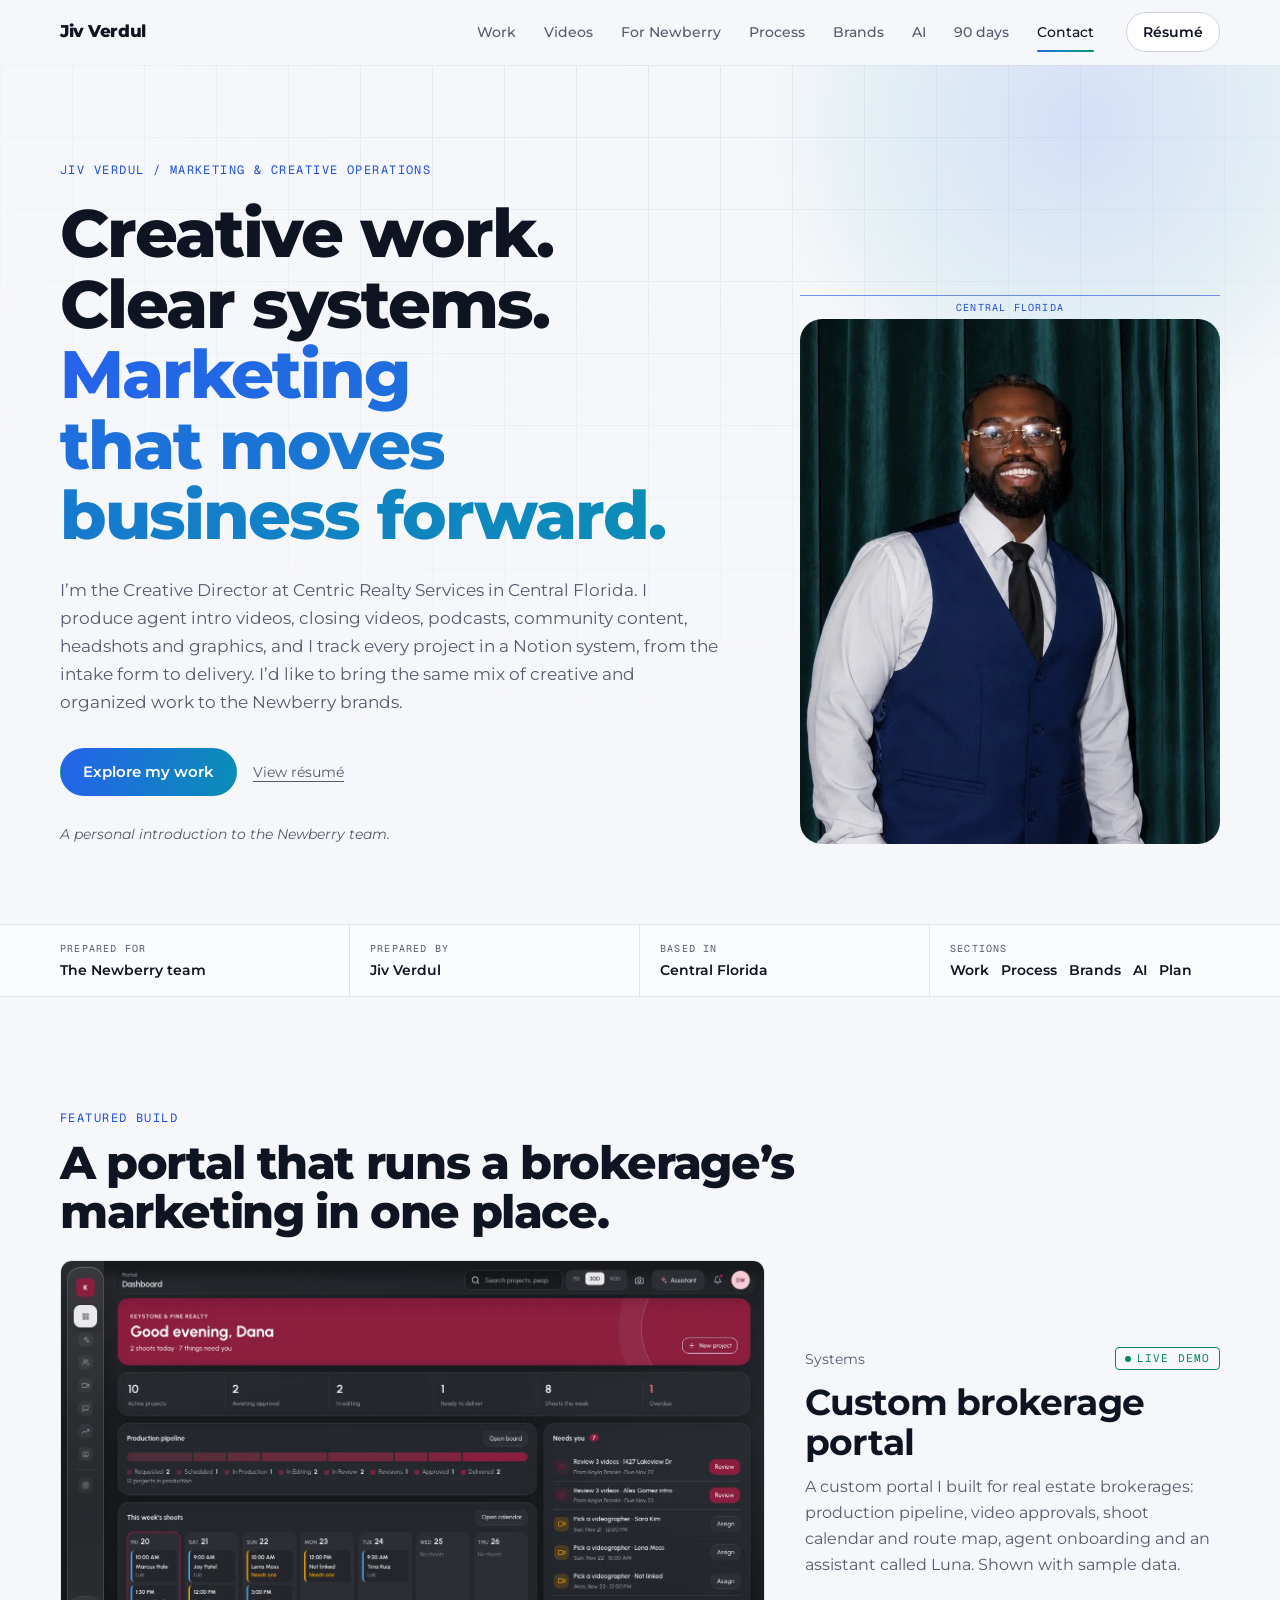
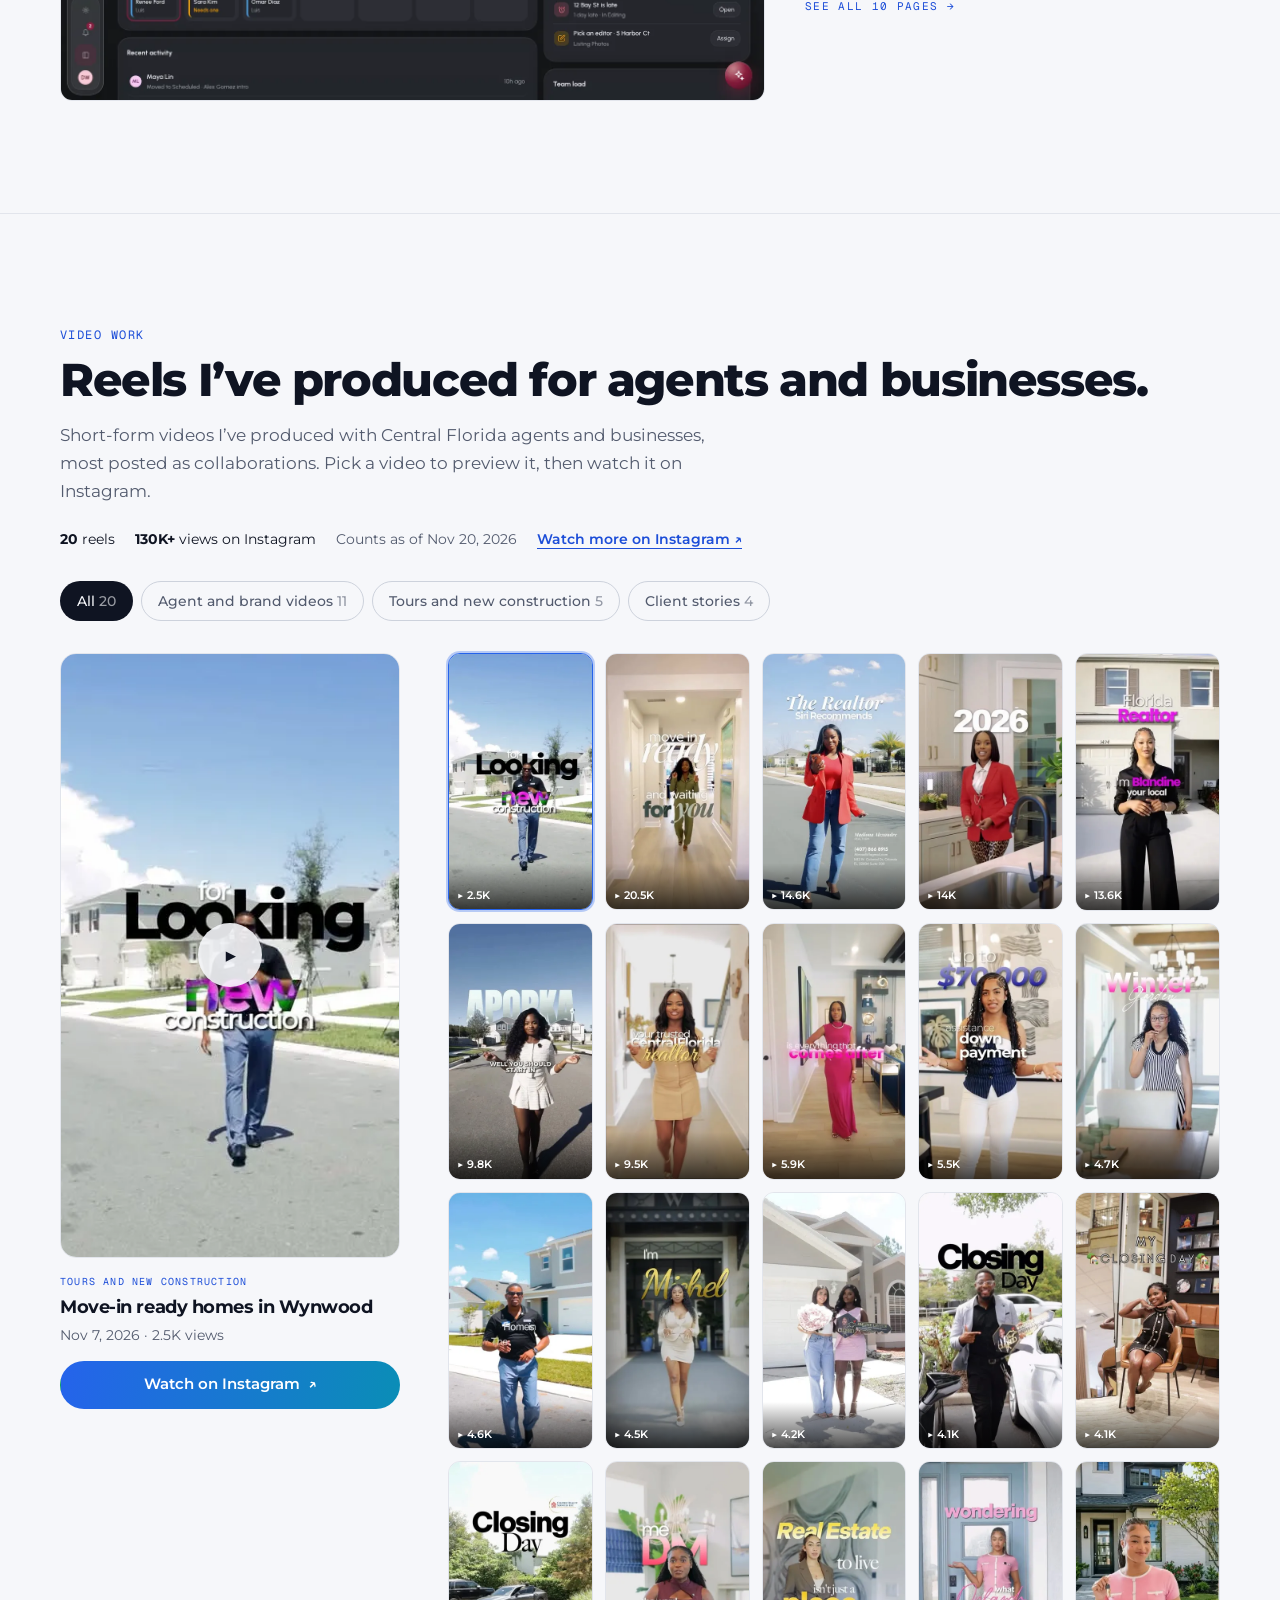
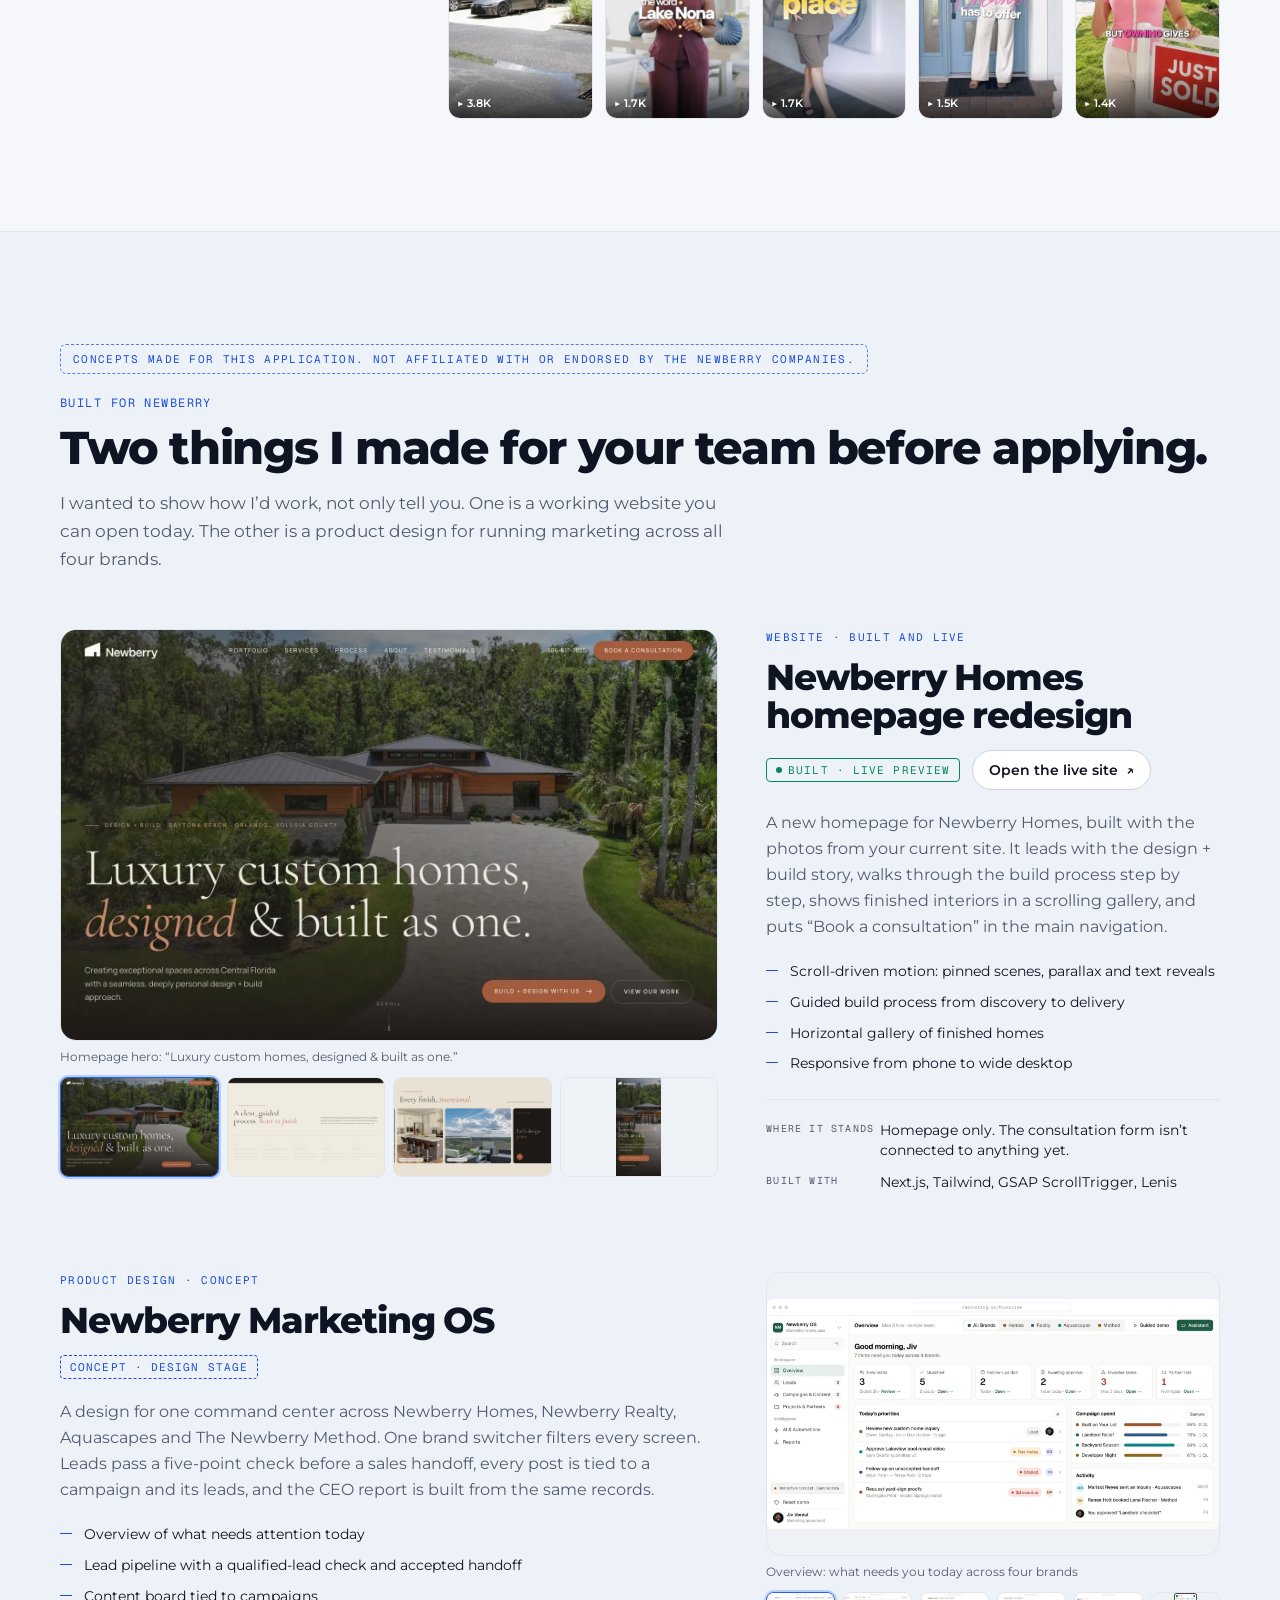
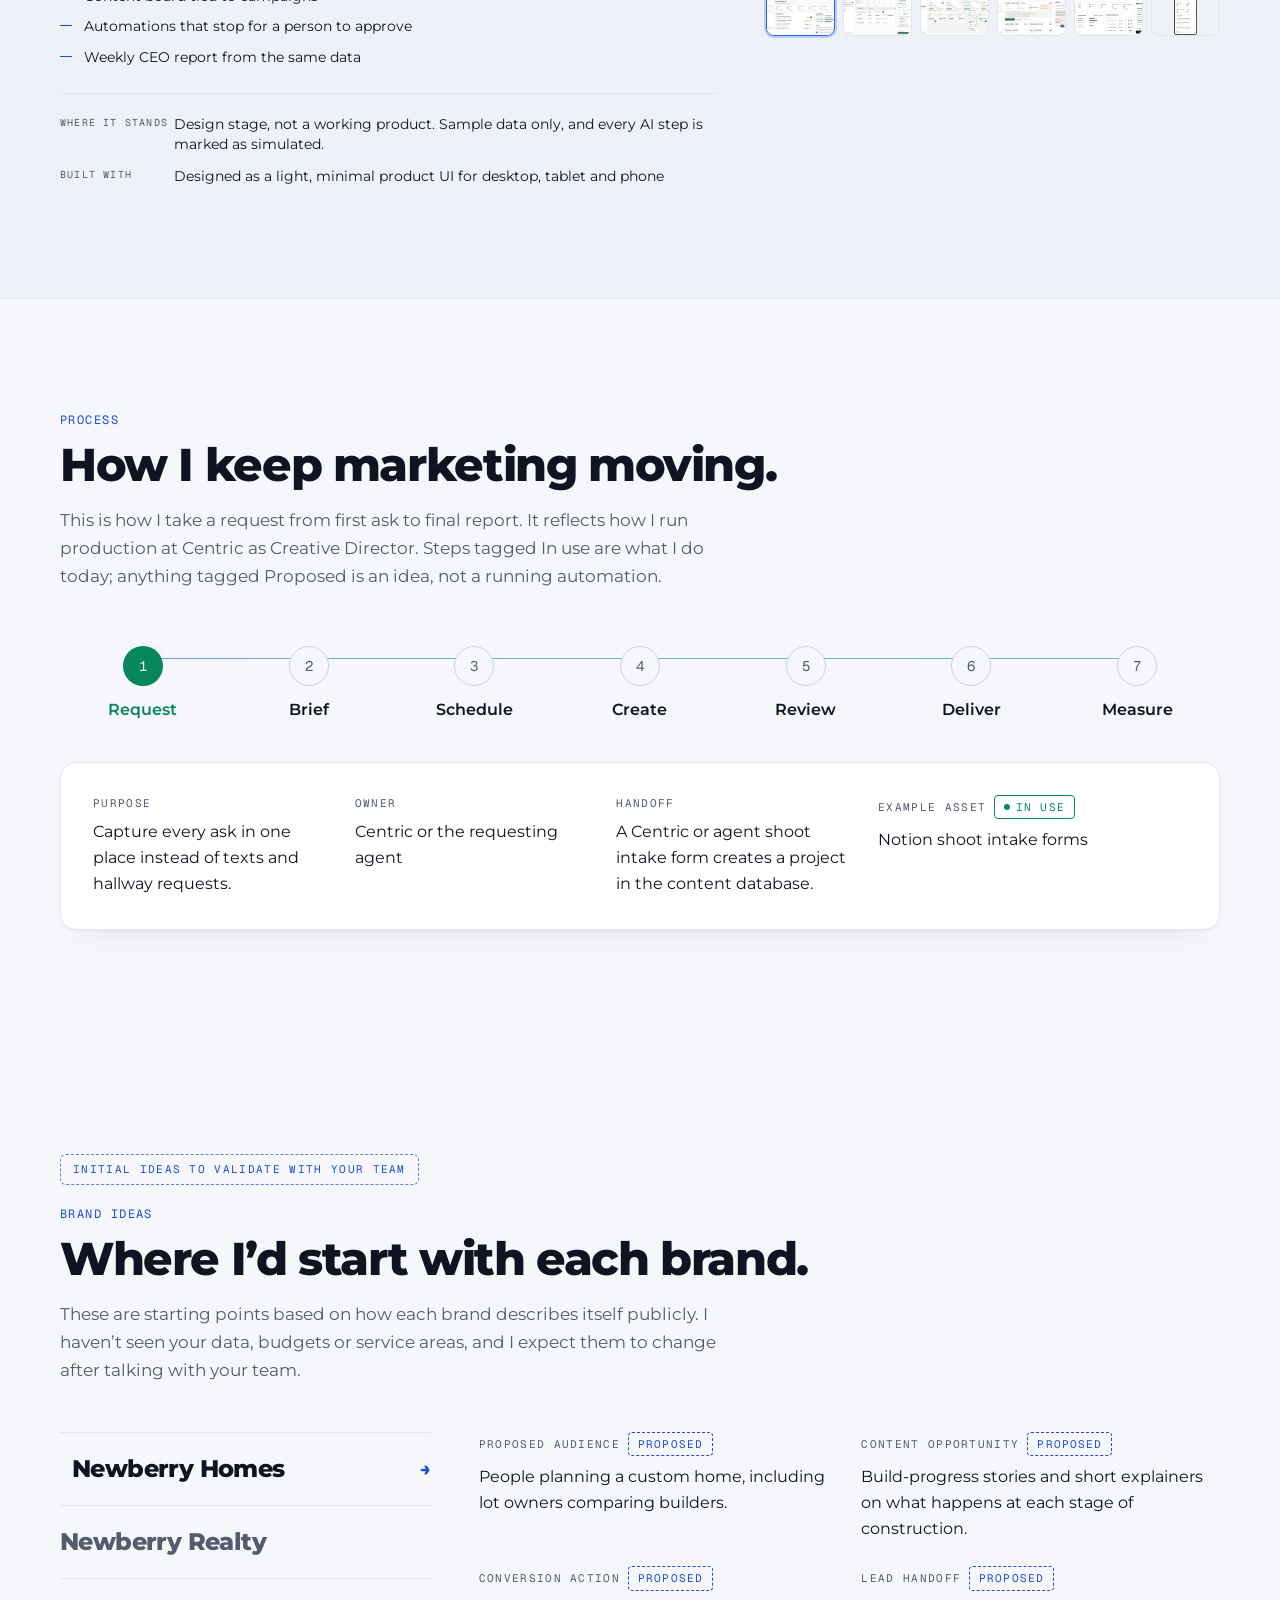
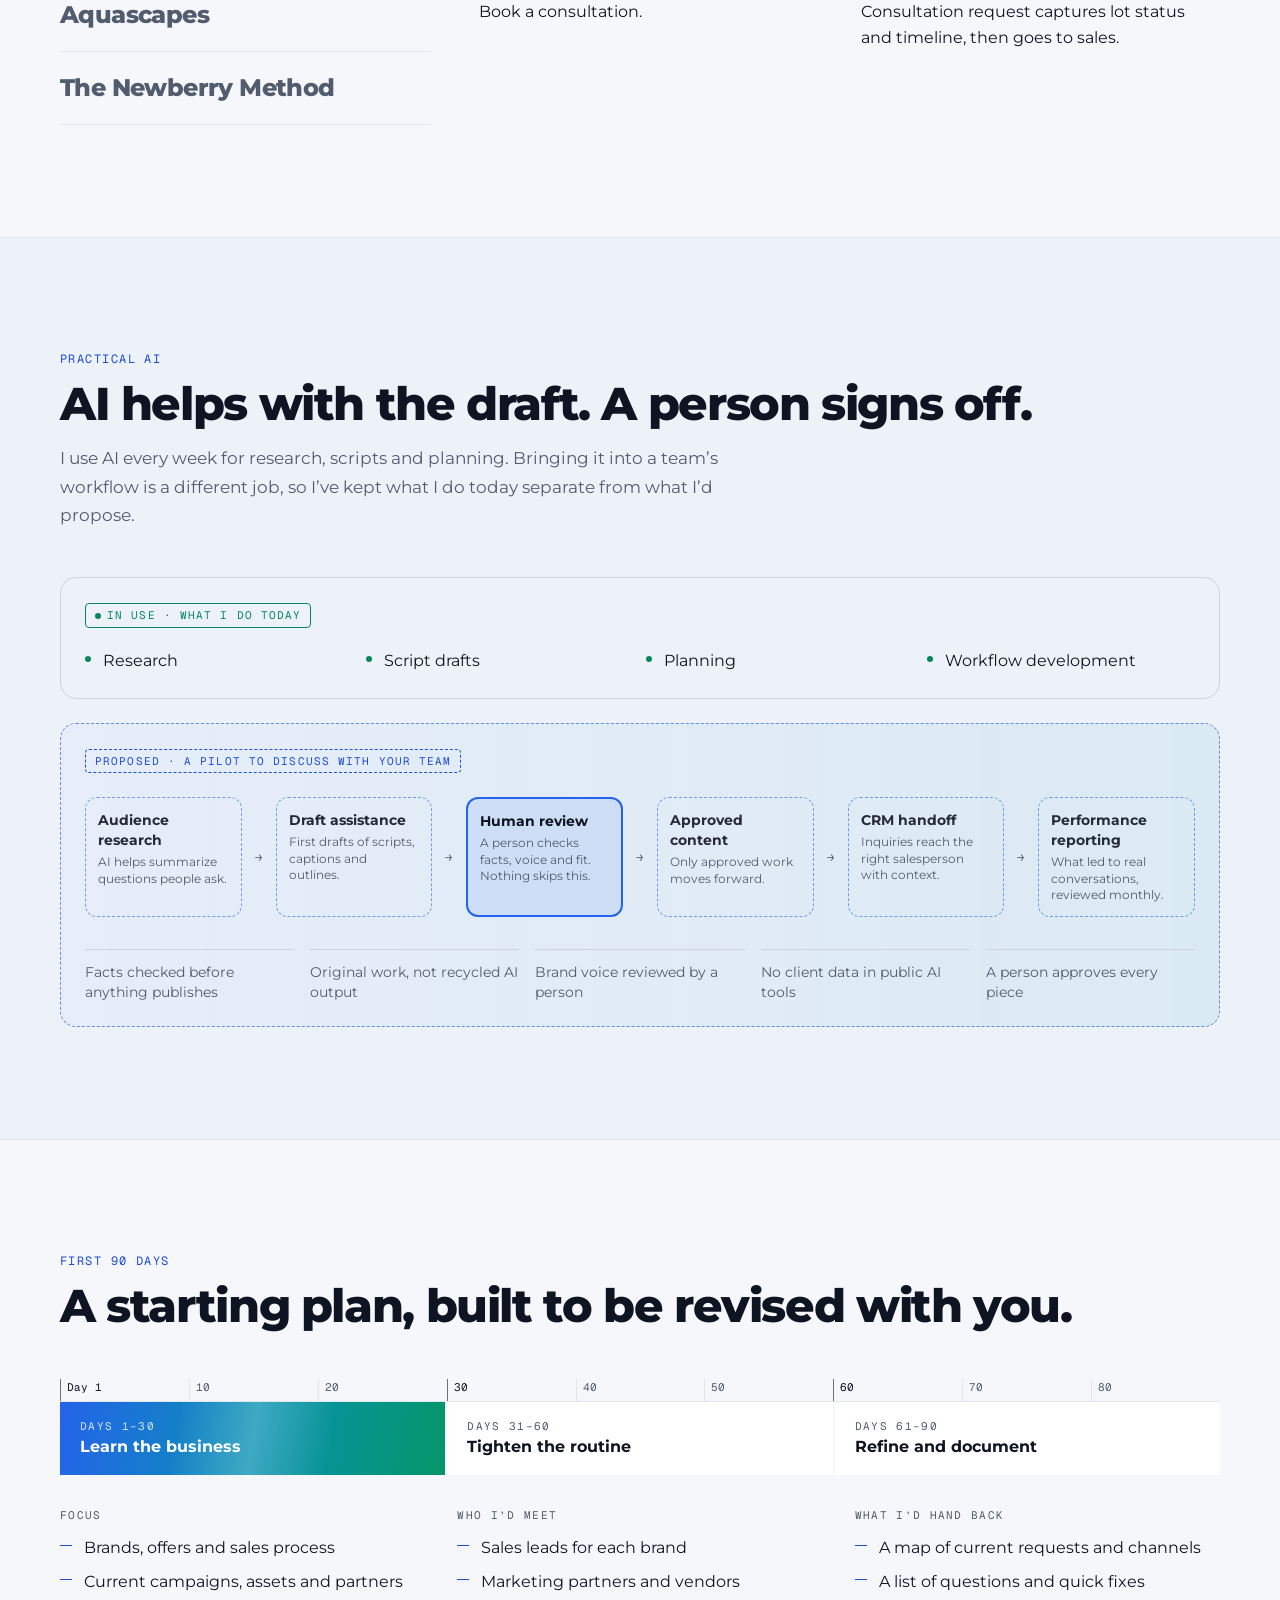
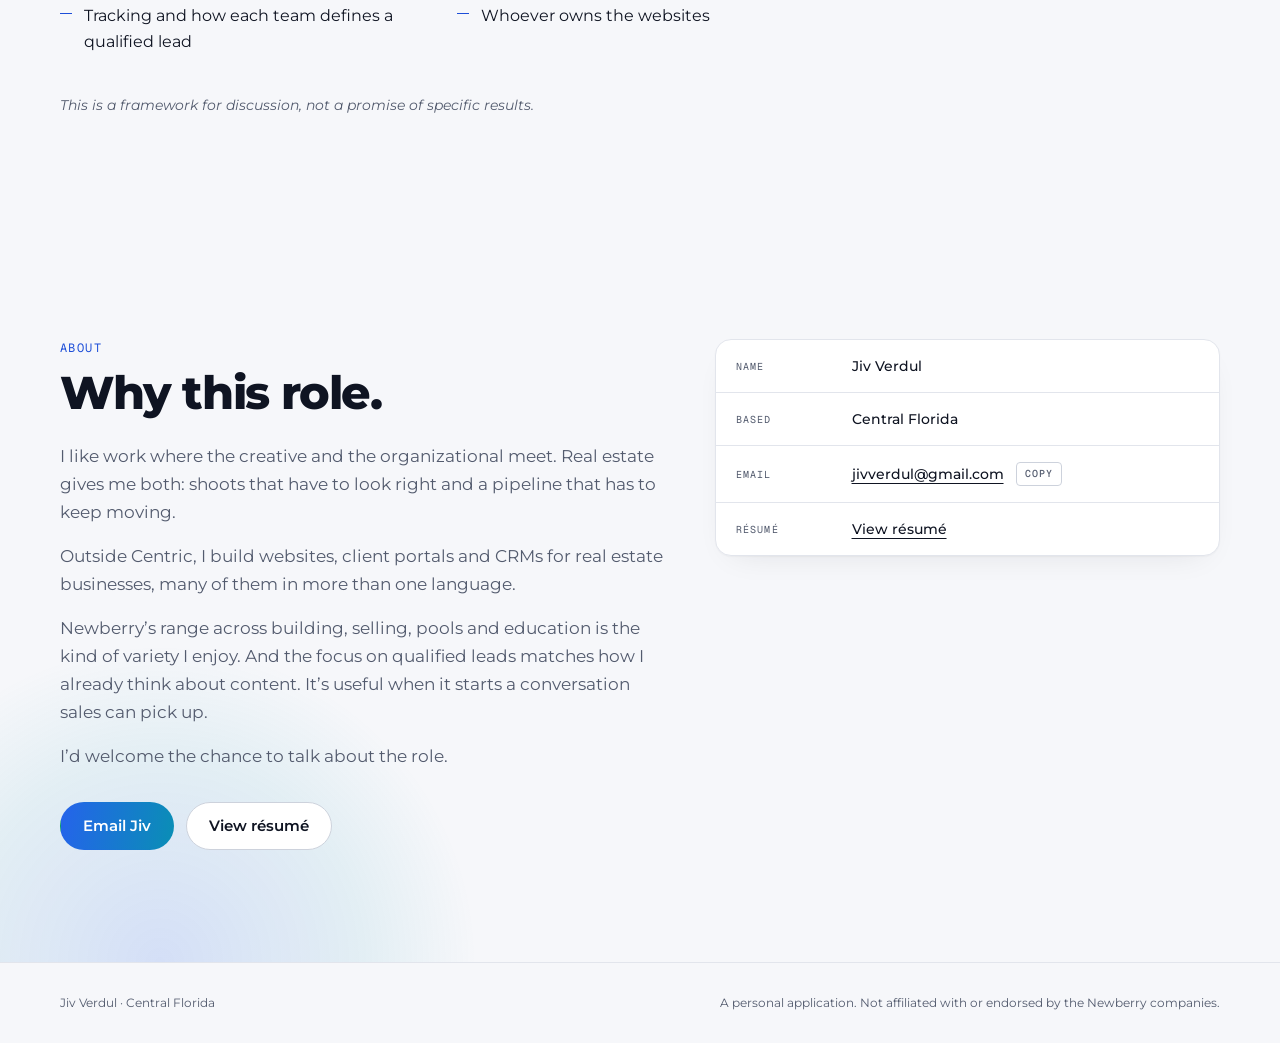
==== commit 7a284c35: "Publish v016: remove 12 reels from Video work Approved in storyboard 016.  Co-Authored-By: Claude Op" ====
--- a/index.html
+++ b/index.html
@@ -18,8 +18,8 @@
     <link rel="preconnect" href="https://fonts.googleapis.com" />
     <link rel="preconnect" href="https://fonts.gstatic.com" crossorigin />
     <link rel="stylesheet" href="https://fonts.googleapis.com/css2?family=Montserrat:wght@400;500;600;700;800&family=Geist+Mono:wght@400;500&display=swap" />
-    <script type="module" crossorigin src="/assets/main-Dm5Ly8g5.js"></script>
-    <link rel="modulepreload" crossorigin href="/assets/ui-BkWZ3fst.js">
+    <script type="module" crossorigin src="/assets/main-Bkhc3Mzp.js"></script>
+    <link rel="modulepreload" crossorigin href="/assets/ui-Bgbe8eCD.js">
     <link rel="stylesheet" crossorigin href="/assets/ui-B0Vmmbj9.css">
   </head>
   <body>
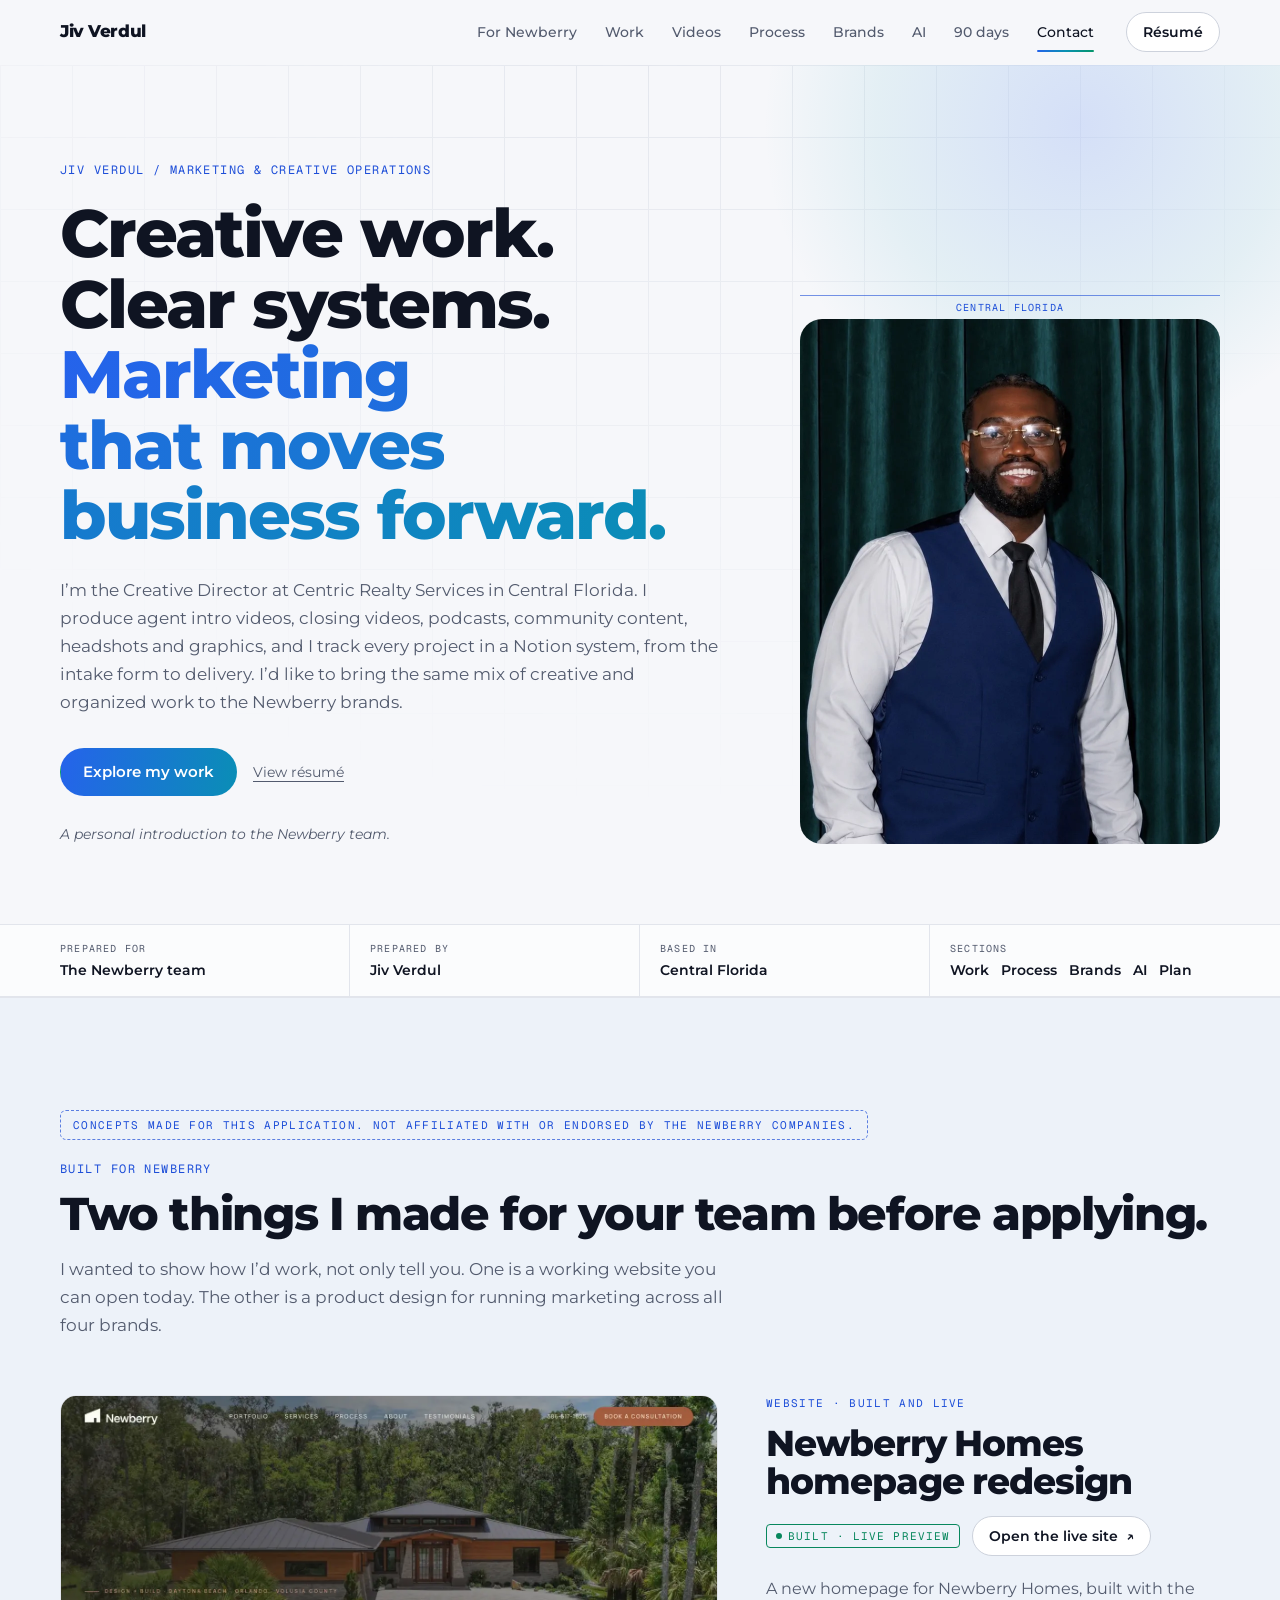
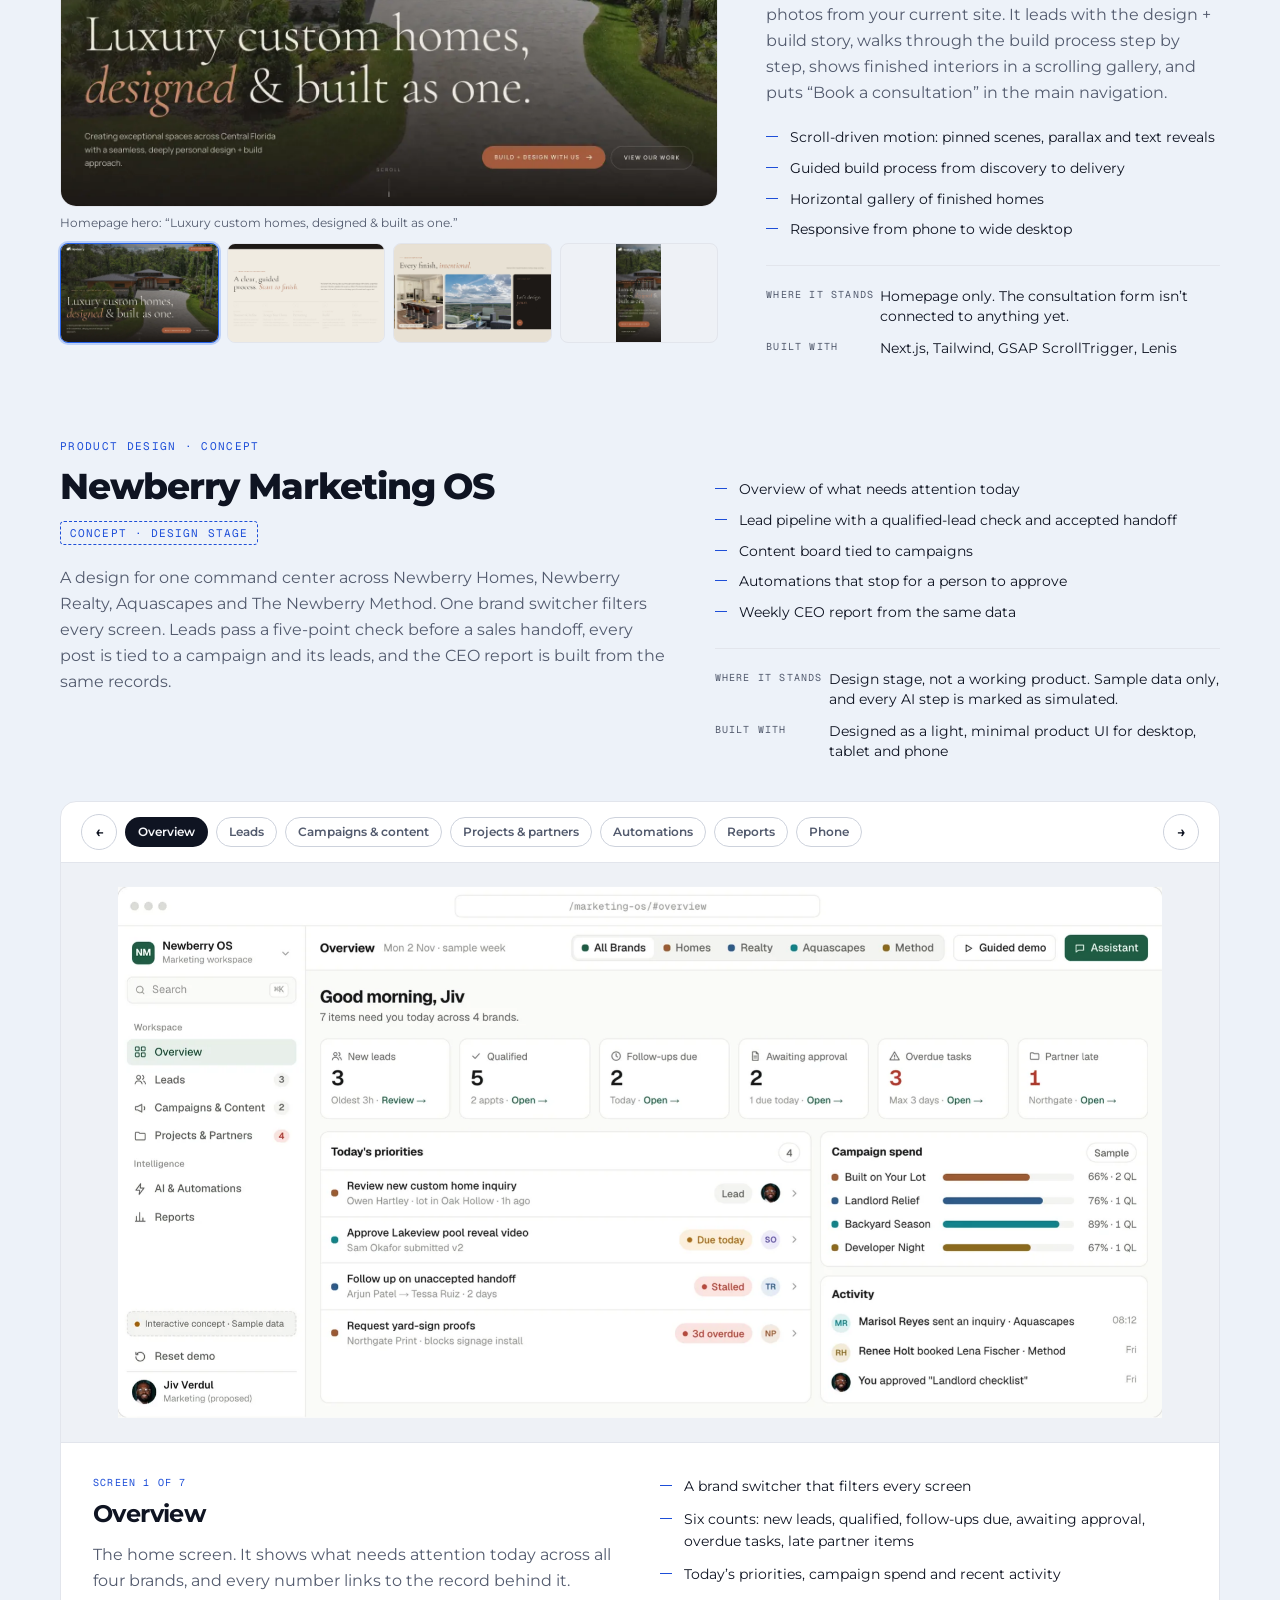
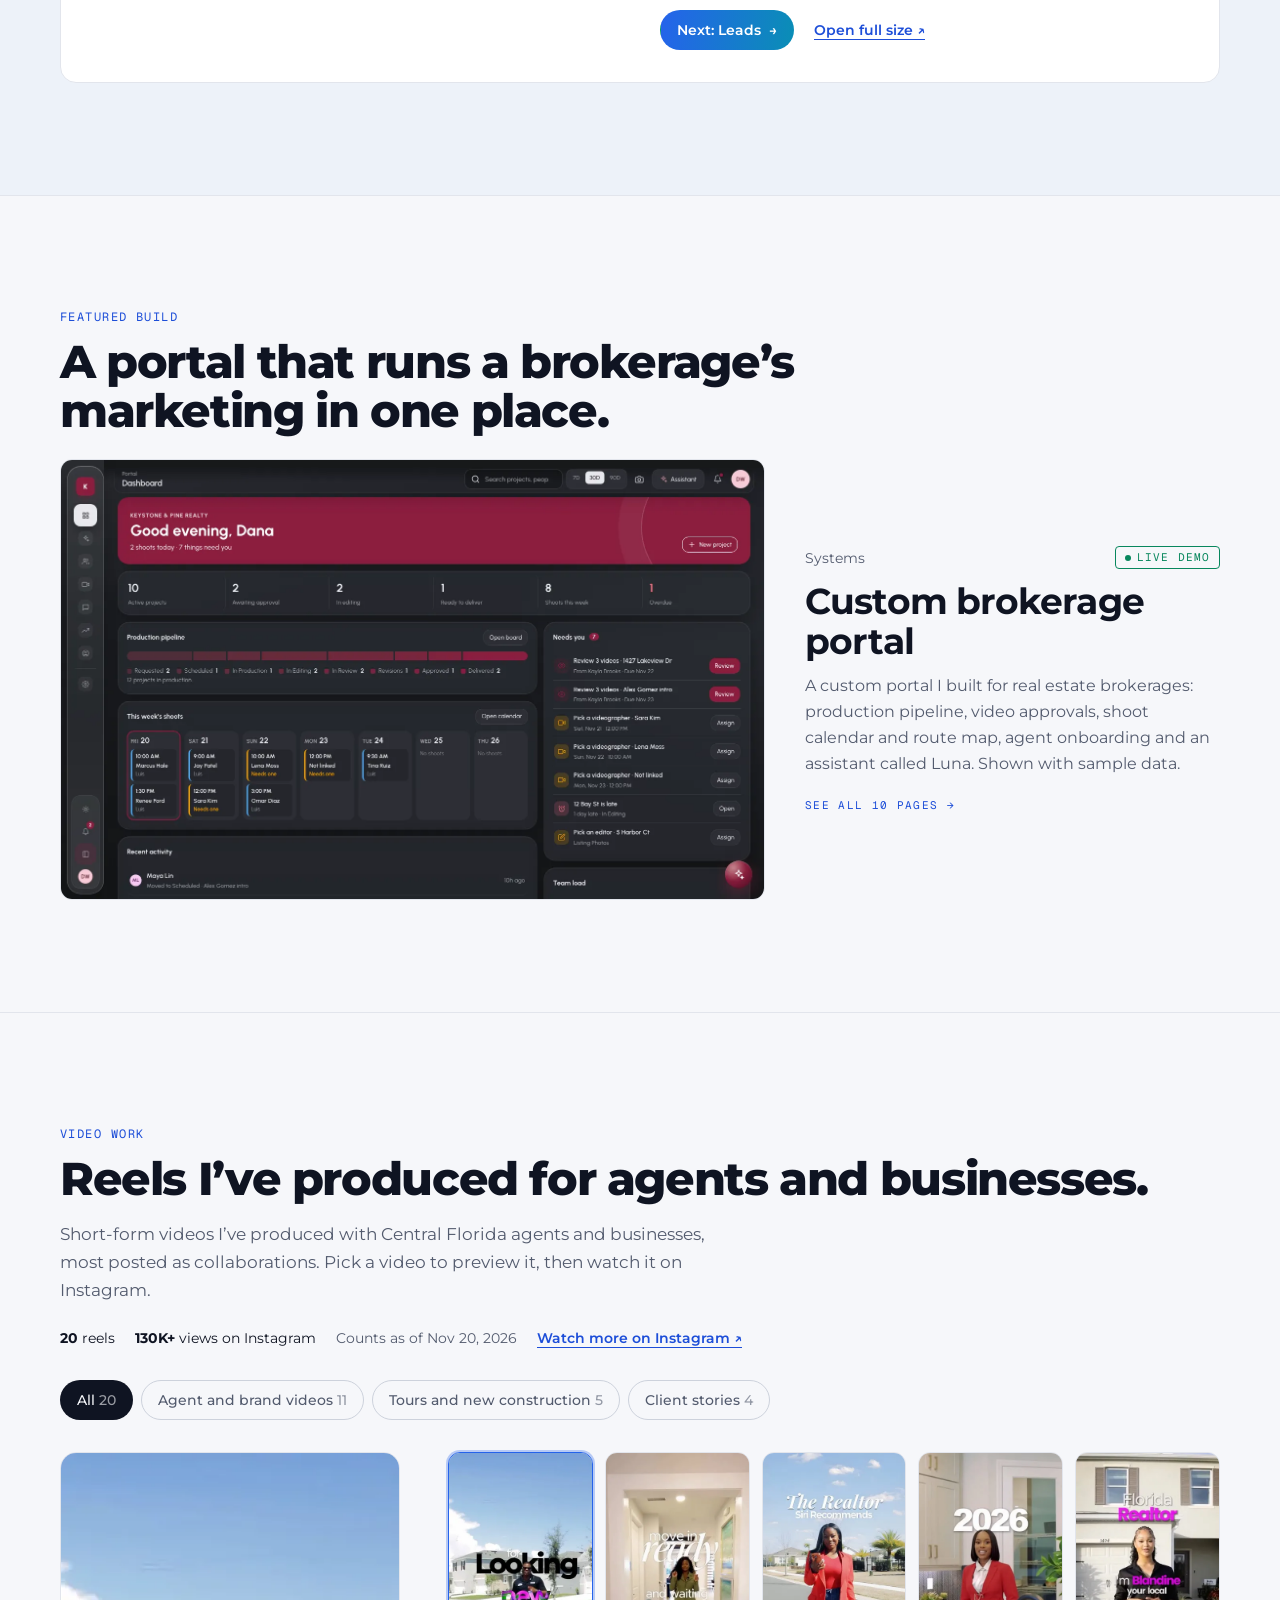
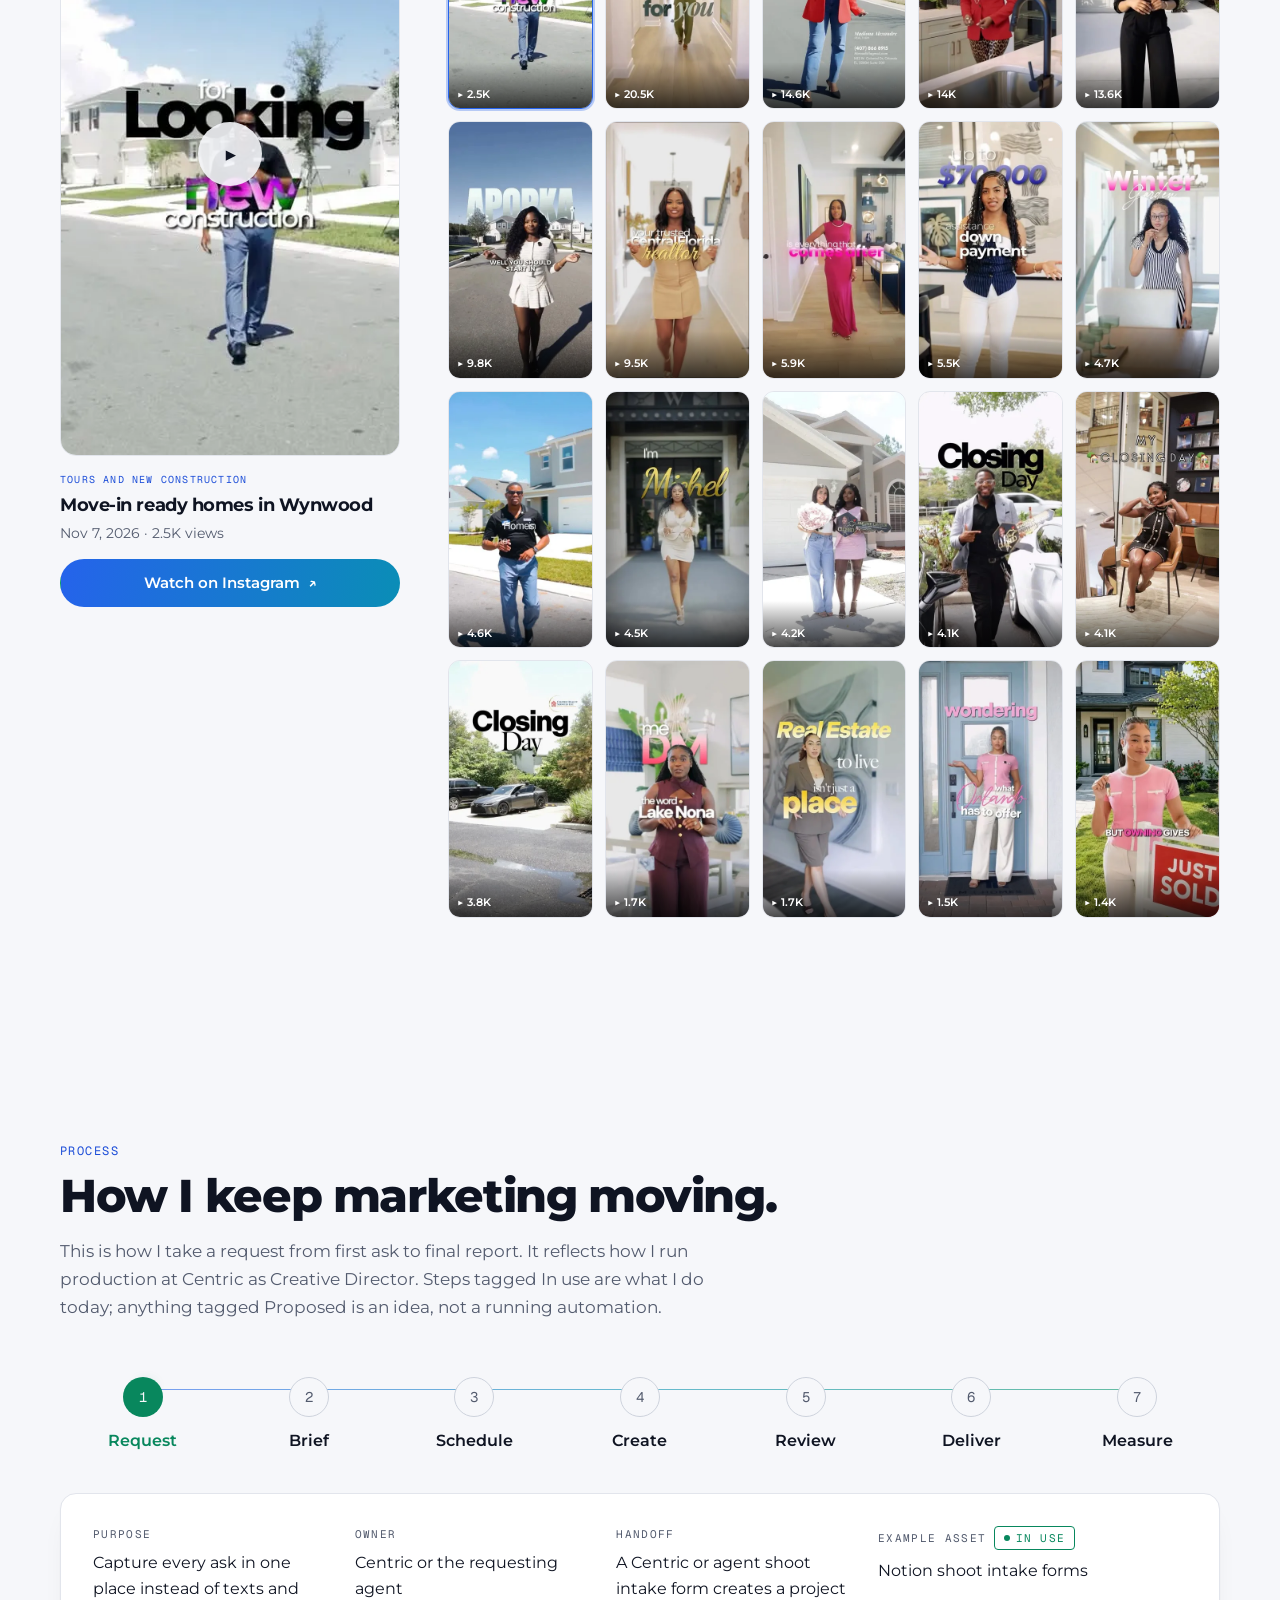
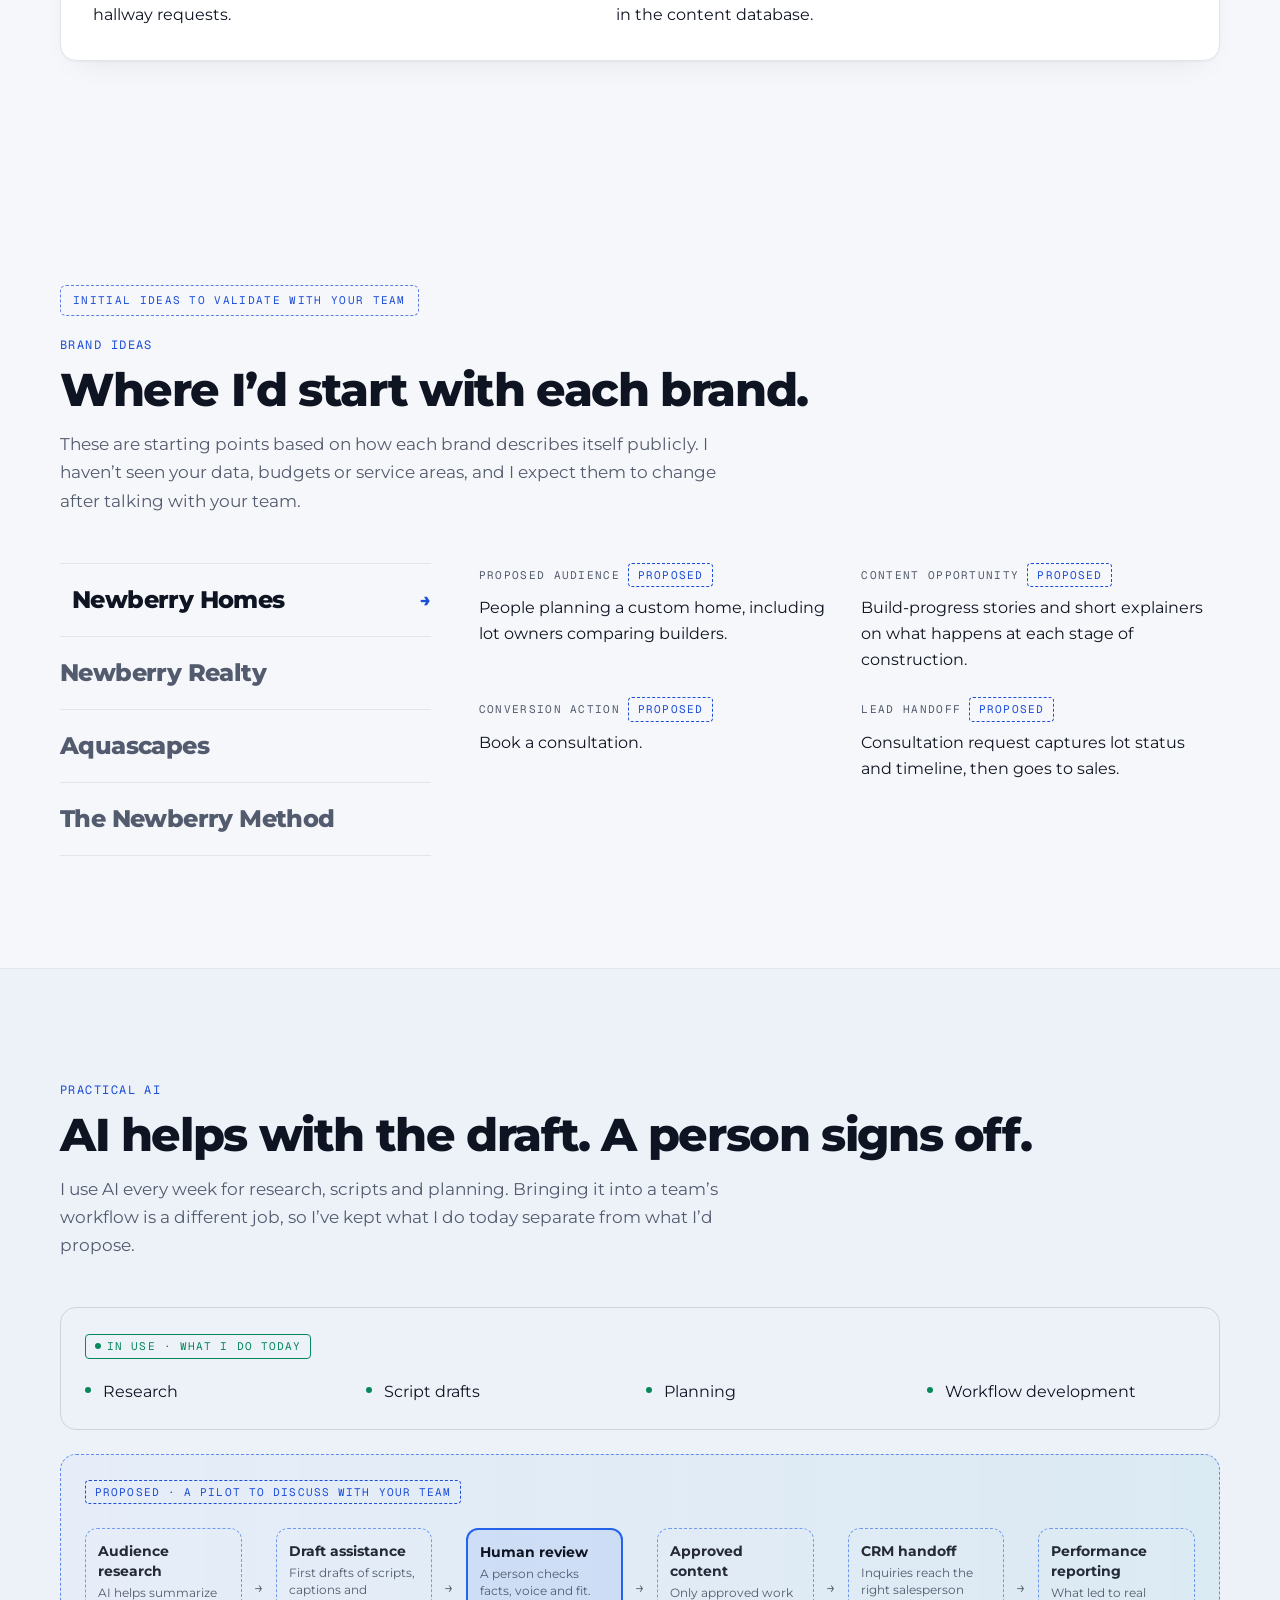
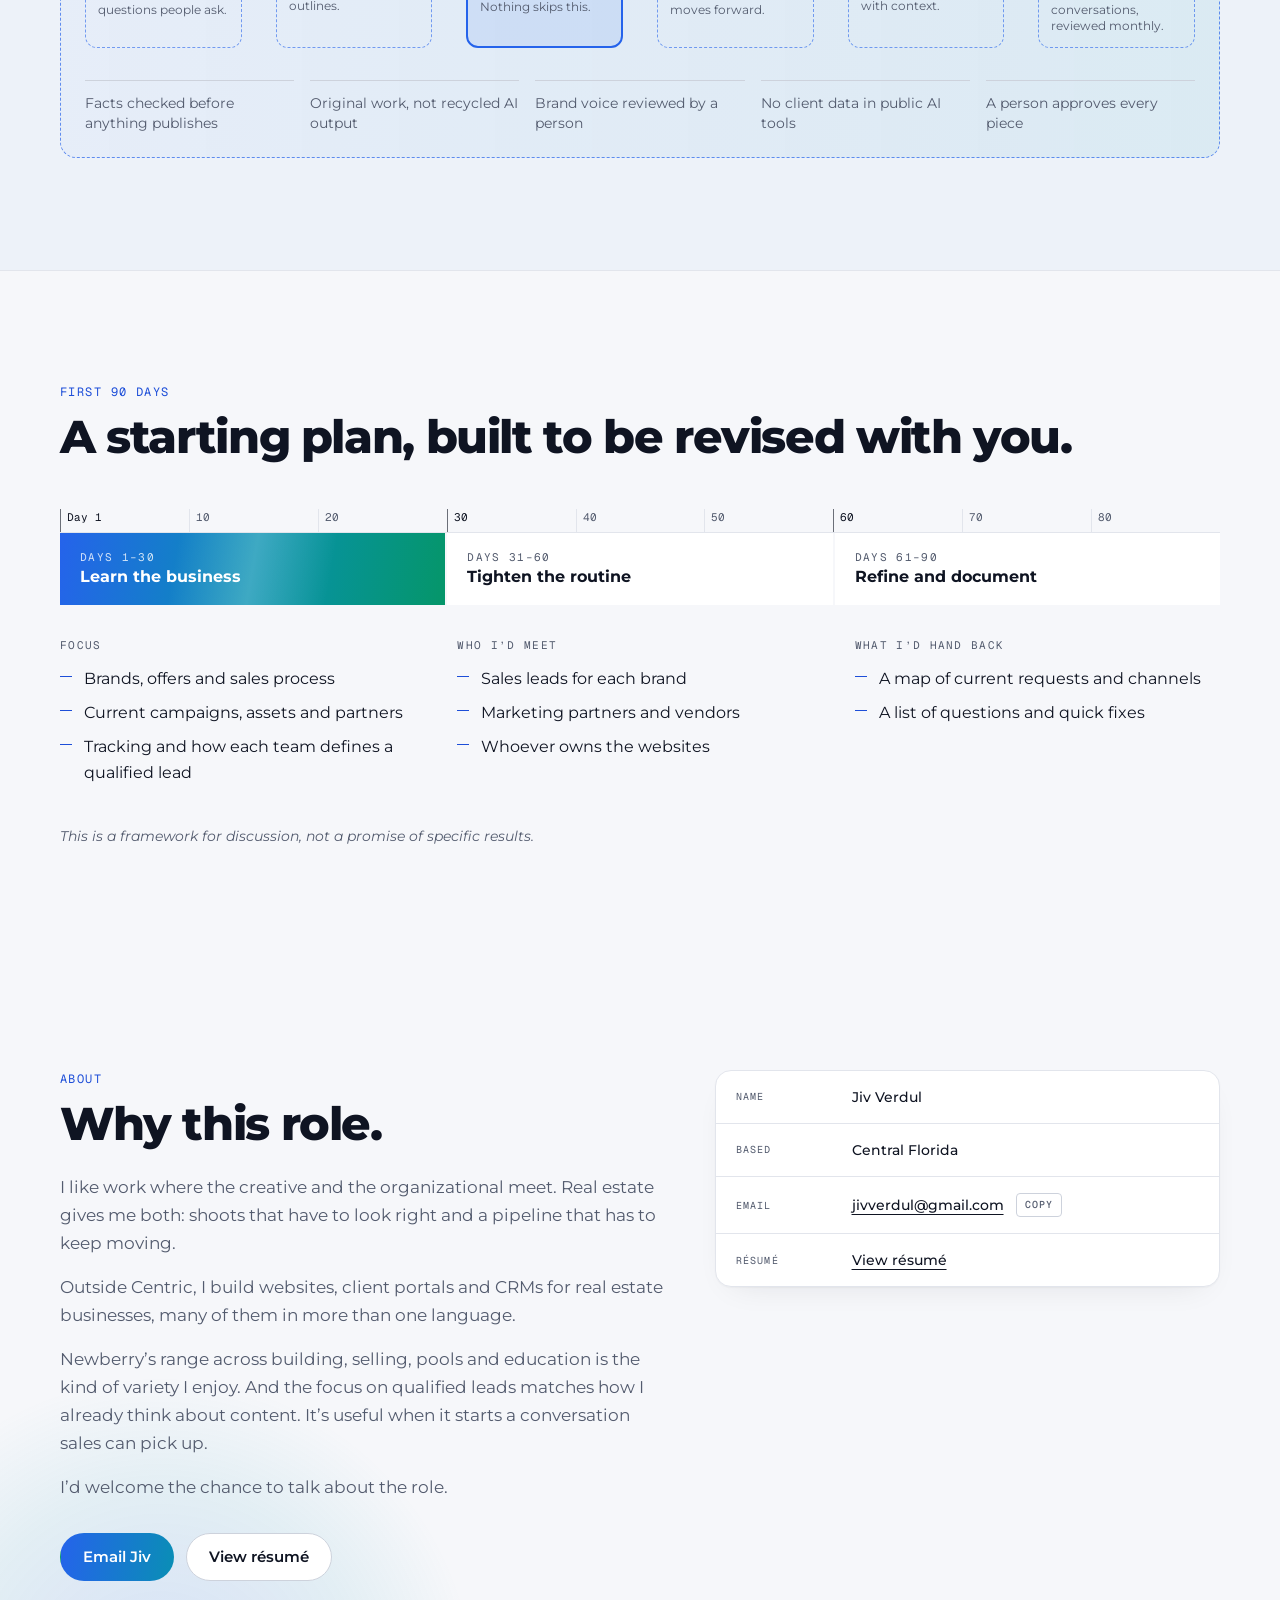
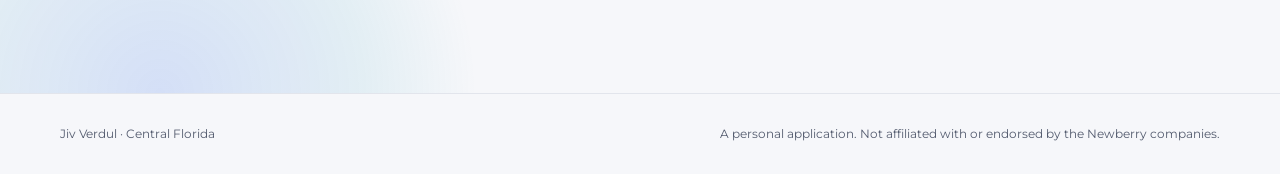
==== commit 0d5beee4: "Publish v018: Marketing OS showcase, Built for Newberry moved up Approved in storyboard 018.  Co-Aut" ====
--- a/index.html
+++ b/index.html
@@ -18,9 +18,9 @@
     <link rel="preconnect" href="https://fonts.googleapis.com" />
     <link rel="preconnect" href="https://fonts.gstatic.com" crossorigin />
     <link rel="stylesheet" href="https://fonts.googleapis.com/css2?family=Montserrat:wght@400;500;600;700;800&family=Geist+Mono:wght@400;500&display=swap" />
-    <script type="module" crossorigin src="/assets/main-Bkhc3Mzp.js"></script>
-    <link rel="modulepreload" crossorigin href="/assets/ui-Bgbe8eCD.js">
-    <link rel="stylesheet" crossorigin href="/assets/ui-B0Vmmbj9.css">
+    <script type="module" crossorigin src="/assets/main-5-IeZ-2e.js"></script>
+    <link rel="modulepreload" crossorigin href="/assets/ui-1X_FWVe6.js">
+    <link rel="stylesheet" crossorigin href="/assets/ui-Cykhsk8A.css">
   </head>
   <body>
     <div id="root"></div>
--- a/assets/ui-Cykhsk8A.css
+++ b/assets/ui-Cykhsk8A.css
@@ -0,0 +1 @@
+/*! tailwindcss v4.3.3 | MIT License | https://tailwindcss.com */@layer properties{@supports (((-webkit-hyphens:none)) and (not (margin-trim:inline))) or ((-moz-orient:inline) and (not (color:rgb(from red r g b)))){*,:before,:after,::backdrop{--tw-rotate-x:initial;--tw-rotate-y:initial;--tw-rotate-z:initial;--tw-skew-x:initial;--tw-skew-y:initial;--tw-space-y-reverse:0;--tw-border-style:solid;--tw-gradient-position:initial;--tw-gradient-from:#0000;--tw-gradient-via:#0000;--tw-gradient-to:#0000;--tw-gradient-stops:initial;--tw-gradient-via-stops:initial;--tw-gradient-from-position:0%;--tw-gradient-via-position:50%;--tw-gradient-to-position:100%;--tw-leading:initial;--tw-font-weight:initial;--tw-tracking:initial;--tw-shadow:0 0 #0000;--tw-shadow-color:initial;--tw-shadow-alpha:100%;--tw-inset-shadow:0 0 #0000;--tw-inset-shadow-color:initial;--tw-inset-shadow-alpha:100%;--tw-ring-color:initial;--tw-ring-shadow:0 0 #0000;--tw-inset-ring-color:initial;--tw-inset-ring-shadow:0 0 #0000;--tw-ring-inset:initial;--tw-ring-offset-width:0px;--tw-ring-offset-color:#fff;--tw-ring-offset-shadow:0 0 #0000;--tw-blur:initial;--tw-brightness:initial;--tw-contrast:initial;--tw-grayscale:initial;--tw-hue-rotate:initial;--tw-invert:initial;--tw-opacity:initial;--tw-saturate:initial;--tw-sepia:initial;--tw-drop-shadow:initial;--tw-drop-shadow-color:initial;--tw-drop-shadow-alpha:100%;--tw-drop-shadow-size:initial;--tw-backdrop-blur:initial;--tw-backdrop-brightness:initial;--tw-backdrop-contrast:initial;--tw-backdrop-grayscale:initial;--tw-backdrop-hue-rotate:initial;--tw-backdrop-invert:initial;--tw-backdrop-opacity:initial;--tw-backdrop-saturate:initial;--tw-backdrop-sepia:initial;--tw-duration:initial;--tw-scale-x:1;--tw-scale-y:1;--tw-scale-z:1;--tw-translate-x:0;--tw-translate-y:0;--tw-translate-z:0}}}@layer theme{:root,:host{--font-sans:"Montserrat", "Helvetica Neue", Arial, sans-serif;--font-mono:"Geist Mono", ui-monospace, Menlo, monospace;--color-black:#000;--color-white:#fff;--spacing:.25rem;--text-xs:.75rem;--text-xs--line-height:calc(1 / .75);--text-sm:.875rem;--text-sm--line-height:calc(1.25 / .875);--text-base:1rem;--text-base--line-height: 1.5 ;--text-lg:1.125rem;--text-lg--line-height:calc(1.75 / 1.125);--text-xl:1.25rem;--text-xl--line-height:calc(1.75 / 1.25);--text-2xl:1.5rem;--text-2xl--line-height:calc(2 / 1.5);--text-3xl:1.875rem;--text-3xl--line-height: 1.2 ;--text-4xl:2.25rem;--text-4xl--line-height:calc(2.5 / 2.25);--font-weight-normal:400;--font-weight-medium:500;--font-weight-semibold:600;--font-weight-bold:700;--font-weight-extrabold:800;--tracking-tight:-.025em;--tracking-normal:0em;--leading-snug:1.375;--leading-relaxed:1.625;--radius-md:.375rem;--radius-lg:.5rem;--radius-xl:.75rem;--radius-2xl:1rem;--blur-xl:24px;--aspect-video:16 / 9;--default-transition-duration:.15s;--default-transition-timing-function:cubic-bezier(.4, 0, .2, 1);--default-font-family:var(--font-sans);--default-mono-font-family:var(--font-mono);--color-paper:#f6f7fa;--color-panel:#fff;--color-panel-2:#eef1f6;--color-tint:#edf2f9;--color-ink:#0f1422;--color-mist:#535b6e;--color-line:#e2e5ec;--color-line-2:#cdd2dc;--color-blue:#2563eb;--color-sky:#1d4ed8;--color-signal:#08875d;--color-slate:#64748b;--color-amber:#8a5a00}}@layer base{*,:after,:before,::backdrop{box-sizing:border-box;border:0 solid;margin:0;padding:0}::file-selector-button{box-sizing:border-box;border:0 solid;margin:0;padding:0}html,:host{-webkit-text-size-adjust:100%;-moz-tab-size:4;tab-size:4;line-height:1.5;font-family:var(--default-font-family,-apple-system, BlinkMacSystemFont, "Segoe UI", Roboto, "Helvetica Neue", "Noto Sans", Arial, sans-serif, "Apple Color Emoji", "Segoe UI Emoji", "Segoe UI Symbol", "Noto Color Emoji");font-feature-settings:var(--default-font-feature-settings,normal);font-variation-settings:var(--default-font-variation-settings,normal);-webkit-tap-highlight-color:transparent}hr{height:0;color:inherit;border-top-width:1px}abbr:where([title]){-webkit-text-decoration:underline dotted;text-decoration:underline dotted}h1,h2,h3,h4,h5,h6{font-size:inherit;font-weight:inherit}a{color:inherit;-webkit-text-decoration:inherit;text-decoration:inherit}b,strong{font-weight:bolder}code,kbd,samp,pre{font-family:var(--default-mono-font-family,ui-monospace, SFMono-Regular, Menlo, Monaco, Consolas, "Liberation Mono", "Courier New", monospace);font-feature-settings:var(--default-mono-font-feature-settings,normal);font-variation-settings:var(--default-mono-font-variation-settings,normal);font-size:1em}small{font-size:80%}sub,sup{vertical-align:baseline;font-size:75%;line-height:0;position:relative}sub{bottom:-.25em}sup{top:-.5em}table{text-indent:0;border-color:inherit;border-collapse:collapse}:-moz-focusring:where(:not(iframe)){outline:auto}progress{vertical-align:baseline}summary{display:list-item}ol,ul,menu{list-style:none}img,svg,video,canvas,audio,iframe,embed,object{vertical-align:middle;display:block}img,video{max-width:100%;height:auto}button,input,select,optgroup,textarea{font:inherit;font-feature-settings:inherit;font-variation-settings:inherit;letter-spacing:inherit;color:inherit;opacity:1;background-color:#0000;border-radius:0}::file-selector-button{font:inherit;font-feature-settings:inherit;font-variation-settings:inherit;letter-spacing:inherit;color:inherit;opacity:1;background-color:#0000;border-radius:0}:where(select:is([multiple],[size])) optgroup{font-weight:bolder}:where(select:is([multiple],[size])) optgroup option{padding-inline-start:20px}::file-selector-button{margin-inline-end:4px}::placeholder{opacity:1}@supports (not ((-webkit-appearance:-apple-pay-button))) or (contain-intrinsic-size:1px){::placeholder{color:currentColor}@supports (color:color-mix(in lab,red,red)){::placeholder{color:color-mix(in oklab,currentcolor 50%,transparent)}}}textarea{resize:vertical}::-webkit-search-decoration{-webkit-appearance:none}::-webkit-date-and-time-value{min-height:1lh;text-align:inherit}::-webkit-datetime-edit{display:inline-flex}::-webkit-datetime-edit-fields-wrapper{padding:0}::-webkit-datetime-edit{padding-block:0}::-webkit-datetime-edit-year-field{padding-block:0}::-webkit-datetime-edit-month-field{padding-block:0}::-webkit-datetime-edit-day-field{padding-block:0}::-webkit-datetime-edit-hour-field{padding-block:0}::-webkit-datetime-edit-minute-field{padding-block:0}::-webkit-datetime-edit-second-field{padding-block:0}::-webkit-datetime-edit-millisecond-field{padding-block:0}::-webkit-datetime-edit-meridiem-field{padding-block:0}::-webkit-calendar-picker-indicator{line-height:1}:-moz-ui-invalid{box-shadow:none}button,input:where([type=button],[type=reset],[type=submit]){-webkit-appearance:button;-moz-appearance:button;appearance:button}::file-selector-button{-webkit-appearance:button;-moz-appearance:button;appearance:button}::-webkit-inner-spin-button{height:auto}::-webkit-outer-spin-button{height:auto}[hidden]:where(:not([hidden=until-found])){display:none!important}}@layer components{.wrap{max-width:1200px;padding-inline:max(20px,env(safe-area-inset-left,0px));margin-inline:auto}.label{font-family:var(--font-mono);letter-spacing:.12em;text-transform:uppercase;font-size:12px}.display{letter-spacing:-.03em;text-wrap:balance;font-weight:800;line-height:1.06}.lede{color:var(--color-mist);max-width:62ch;font-size:17px;line-height:1.65}.grad-text{background:var(--grad);color:#0000;background-size:220% 100%;-webkit-background-clip:text;background-clip:text;animation:5s ease-in-out infinite alternate gradShift}.btn{border:1px solid var(--color-line-2);min-height:48px;color:var(--color-ink);background-color:var(--color-panel);border-radius:999px;justify-content:center;align-items:center;gap:8px;padding:0 22px;font-size:15px;font-weight:600;transition:transform .2s,border-color .2s,background-color .2s;display:inline-flex}.btn:hover{border-color:var(--color-blue);transform:translateY(-2px)}.btn-primary{background:var(--grad);color:#fff;background-size:220% 100%;border-color:#0000;animation:5s ease-in-out infinite alternate gradShift,3.2s ease-in-out infinite btnGlow}.verify{color:var(--color-amber);background:#f5b42833;border-radius:3px;padding:0 .25em;box-shadow:inset 0 -1px #c88c0080}.chip{font-family:var(--font-mono);letter-spacing:.1em;text-transform:uppercase;white-space:nowrap;border:1px solid;border-radius:4px;align-items:center;gap:6px;padding:3px 9px;font-size:11px;display:inline-flex}.chip-live{color:var(--color-signal)}.chip-proposed{color:var(--color-sky);border-style:dashed}.chip-pending{color:var(--color-slate);border-style:dotted}.chip-dot{background:currentColor;border-radius:50%;width:6px;height:6px;animation:1.8s ease-in-out infinite pulseDot}.panel{background:var(--color-panel);border:1px solid var(--color-line);border-radius:16px;box-shadow:0 1px 2px #0f14220a,0 12px 32px -18px #0f14221f}.hatch{border:1px solid var(--color-line);background:repeating-linear-gradient(45deg,#2563eb12 0 1px,transparent 1px 9px),var(--color-panel-2);border-radius:14px;place-items:center;display:grid;position:relative;overflow:hidden}.hatch:after{content:"";pointer-events:none;background:linear-gradient(100deg,#0000 30%,#ffffffb3,#0000 70%);animation:3.6s ease-in-out infinite sweep;position:absolute;top:0;right:0;bottom:0;left:0}.stockish{border:1px solid var(--color-line);background:radial-gradient(60% 80% at 20% 30%,#2563eb47,#0000),radial-gradient(50% 70% at 80% 70%,#05966938,#0000),linear-gradient(160deg,#e4ecf8,#ddeff0);border-radius:14px;animation:16s ease-in-out infinite alternate kenburns;position:relative;overflow:hidden}.hero-grid{pointer-events:none;opacity:.9;background-image:linear-gradient(var(--color-line) 1px,transparent 1px),linear-gradient(90deg,var(--color-line) 1px,transparent 1px);background-size:72px 72px;animation:18s linear infinite gridPan;position:absolute;top:0;right:0;bottom:0;left:0;-webkit-mask-image:radial-gradient(70% 80% at 50% 0,#000,#0000);mask-image:radial-gradient(70% 80% at 50% 0,#000,#0000)}.hero-glow{pointer-events:none;background:radial-gradient(circle,#2563eb29,#0891b214 45%,#0000 70%);width:640px;height:640px;animation:14s ease-in-out infinite alternate drift;position:absolute;top:-260px;right:-120px}.rise{animation:.9s cubic-bezier(.2,.7,.2,1) both rise}.portrait-frame{border-radius:22px;animation:5s ease-in-out infinite glow}.tab-line{background:var(--grad)}.travel-dot{background:var(--color-signal);width:10px;height:10px;box-shadow:0 0 14px var(--color-signal);border-radius:50%;animation:4.5s ease-in-out infinite travel;position:absolute}.ring-live{animation:1.8s ease-out infinite ring}.ring-gate{animation:2s ease-out infinite ringGate}.blink{animation:2.4s ease-in-out infinite blink}.shimmer-flow{background:linear-gradient(90deg,#2563eb08,#0891b214,#2563eb08) 0 0/200% 100%;animation:6s linear infinite flow}.sweep-on{position:relative;overflow:hidden}.sweep-on:after{content:"";pointer-events:none;background:linear-gradient(100deg,#0000 30%,#ffffff38,#0000 70%);animation:2.8s ease-in-out infinite sweep;position:absolute;top:0;right:0;bottom:0;left:0}.cascade>*{animation:.5s cubic-bezier(.2,.7,.2,1) both fadeUp}.cascade>:nth-child(2){animation-delay:70ms}.cascade>:nth-child(3){animation-delay:.14s}.cascade>:nth-child(4){animation-delay:.21s}.cascade>:nth-child(5){animation-delay:.28s}.scan:before{content:"";pointer-events:none;z-index:1;background:linear-gradient(#0000,#2563eb1f,#0000);height:14%;animation:4s linear infinite scan;position:absolute;left:0;right:0}.card-lift{transition:transform .3s cubic-bezier(.2,.7,.2,1)}.card-lift:hover,.card-lift:focus-visible{transform:translateY(-6px)}.card-lift .media{transition:box-shadow .3s}.card-lift:hover .media,.card-lift:focus-visible .media{box-shadow:0 0 0 1px #2563eb,0 18px 44px -16px #2563eb59}dialog.sheet{color:inherit;background:0 0;border:0;width:100%;max-width:min(1040px,100vw - 32px);max-height:calc(100dvh - 32px);margin:auto;padding:0}dialog.sheet::backdrop{-webkit-backdrop-filter:blur(6px);backdrop-filter:blur(6px);background:#0f142273}dialog.sheet[open]{animation:.35s cubic-bezier(.2,.7,.2,1) both fadeUp}dialog.menu{background:var(--color-paper);color:inherit;border:0;width:100%;max-width:none;height:100dvh;max-height:none;margin:0;padding:0}dialog.menu::backdrop{background:#0f142273}}@layer utilities{.pointer-events-none{pointer-events:none}.visible{visibility:visible}.sr-only{clip-path:inset(50%);white-space:nowrap;border-width:0;width:1px;height:1px;margin:-1px;padding:0;position:absolute;overflow:hidden}.absolute{position:absolute}.fixed{position:fixed}.relative{position:relative}.sticky{position:sticky}.inset-0{top:0;right:0;bottom:0;left:0}.inset-x-0{inset-inline:0}.-top-6{top:calc(var(--spacing) * -6)}.-top-\[4\.5px\]{top:-4.5px}.top-0{top:0}.top-4{top:calc(var(--spacing) * 4)}.top-5{top:calc(var(--spacing) * 5)}.right-4{right:calc(var(--spacing) * 4)}.right-\[7\%\]{right:7%}.-bottom-0\.5{bottom:calc(var(--spacing) * -.5)}.bottom-0{bottom:0}.bottom-3{bottom:calc(var(--spacing) * 3)}.left-3{left:calc(var(--spacing) * 3)}.left-\[7\%\]{left:7%}.z-10{z-index:10}.z-40{z-index:40}.z-\[1\]{z-index:1}.-mx-1{margin-inline:calc(var(--spacing) * -1)}.mx-auto{margin-inline:auto}.mt-1{margin-top:var(--spacing)}.mt-2{margin-top:calc(var(--spacing) * 2)}.mt-2\.5{margin-top:calc(var(--spacing) * 2.5)}.mt-3{margin-top:calc(var(--spacing) * 3)}.mt-4{margin-top:calc(var(--spacing) * 4)}.mt-5{margin-top:calc(var(--spacing) * 5)}.mt-6{margin-top:calc(var(--spacing) * 6)}.mt-7{margin-top:calc(var(--spacing) * 7)}.mt-8{margin-top:calc(var(--spacing) * 8)}.mt-10{margin-top:calc(var(--spacing) * 10)}.mt-12{margin-top:calc(var(--spacing) * 12)}.mt-14{margin-top:calc(var(--spacing) * 14)}.mt-16{margin-top:calc(var(--spacing) * 16)}.mr-auto{margin-right:auto}.mb-5{margin-bottom:calc(var(--spacing) * 5)}.ml-1{margin-left:var(--spacing)}.ml-auto{margin-left:auto}.block{display:block}.contents{display:contents}.flex{display:flex}.grid{display:grid}.hidden{display:none}.inline{display:inline}.inline-block{display:inline-block}.aspect-\[2\/1\]{aspect-ratio:2}.aspect-\[4\/3\]{aspect-ratio:4/3}.aspect-\[4\/5\]{aspect-ratio:4/5}.aspect-\[9\/16\]{aspect-ratio:9/16}.aspect-\[16\/9\]{aspect-ratio:16/9}.aspect-\[16\/10\]{aspect-ratio:16/10}.aspect-\[21\/9\]{aspect-ratio:21/9}.aspect-video{aspect-ratio:var(--aspect-video)}.size-1\.5{width:calc(var(--spacing) * 1.5);height:calc(var(--spacing) * 1.5)}.size-10{width:calc(var(--spacing) * 10);height:calc(var(--spacing) * 10)}.size-16{width:calc(var(--spacing) * 16);height:calc(var(--spacing) * 16)}.h-0\.5{height:calc(var(--spacing) * .5)}.h-16{height:calc(var(--spacing) * 16)}.h-auto{height:auto}.h-full{height:100%}.h-px{height:1px}.max-h-\[calc\(100dvh-32px\)\]{max-height:calc(100dvh - 32px)}.max-h-\[calc\(100dvh-230px\)\]{max-height:calc(100dvh - 230px)}.min-h-9{min-height:calc(var(--spacing) * 9)}.min-h-10{min-height:calc(var(--spacing) * 10)}.w-3{width:calc(var(--spacing) * 3)}.w-9{width:calc(var(--spacing) * 9)}.w-24{width:calc(var(--spacing) * 24)}.w-auto{width:auto}.w-full{width:100%}.max-w-\[70ch\]{max-width:70ch}.max-w-\[75ch\]{max-width:75ch}.max-w-\[340px\]{max-width:340px}.max-w-\[420px\]{max-width:420px}.max-w-\[960px\]{max-width:960px}.max-w-full{max-width:100%}.min-w-0{min-width:0}.flex-1{flex:1}.shrink-0{flex-shrink:0}.transform{transform:var(--tw-rotate-x,) var(--tw-rotate-y,) var(--tw-rotate-z,) var(--tw-skew-x,) var(--tw-skew-y,)}.cursor-pointer{cursor:pointer}.resize{resize:both}.scroll-mt-20{scroll-margin-top:calc(var(--spacing) * 20)}.grid-cols-2{grid-template-columns:repeat(2,minmax(0,1fr))}.grid-cols-3{grid-template-columns:repeat(3,minmax(0,1fr))}.grid-cols-9{grid-template-columns:repeat(9,minmax(0,1fr))}.grid-cols-\[100px_1fr\]{grid-template-columns:100px 1fr}.grid-cols-\[minmax\(0\,1fr\)\]{grid-template-columns:minmax(0,1fr)}.flex-col{flex-direction:column}.flex-wrap{flex-wrap:wrap}.place-items-center{place-items:center}.content-start{align-content:flex-start}.items-baseline{align-items:baseline}.items-center{align-items:center}.items-end{align-items:flex-end}.items-start{align-items:flex-start}.justify-between{justify-content:space-between}.justify-end{justify-content:flex-end}.justify-items-center{justify-items:center}.gap-1{gap:var(--spacing)}.gap-1\.5{gap:calc(var(--spacing) * 1.5)}.gap-2{gap:calc(var(--spacing) * 2)}.gap-2\.5{gap:calc(var(--spacing) * 2.5)}.gap-3{gap:calc(var(--spacing) * 3)}.gap-4{gap:calc(var(--spacing) * 4)}.gap-5{gap:calc(var(--spacing) * 5)}.gap-6{gap:calc(var(--spacing) * 6)}.gap-7{gap:calc(var(--spacing) * 7)}.gap-8{gap:calc(var(--spacing) * 8)}.gap-9{gap:calc(var(--spacing) * 9)}.gap-10{gap:calc(var(--spacing) * 10)}.gap-12{gap:calc(var(--spacing) * 12)}.gap-20{gap:calc(var(--spacing) * 20)}:where(.space-y-3>:not(:last-child)){--tw-space-y-reverse:0;margin-block-start:calc(calc(var(--spacing) * 3) * var(--tw-space-y-reverse));margin-block-end:calc(calc(var(--spacing) * 3) * calc(1 - var(--tw-space-y-reverse)))}.gap-x-3{column-gap:calc(var(--spacing) * 3)}.gap-x-4{column-gap:calc(var(--spacing) * 4)}.gap-x-5{column-gap:calc(var(--spacing) * 5)}.gap-x-6{column-gap:calc(var(--spacing) * 6)}.gap-x-8{column-gap:calc(var(--spacing) * 8)}.gap-x-12{column-gap:calc(var(--spacing) * 12)}.gap-y-1{row-gap:var(--spacing)}.gap-y-2{row-gap:calc(var(--spacing) * 2)}.gap-y-3{row-gap:calc(var(--spacing) * 3)}.gap-y-5{row-gap:calc(var(--spacing) * 5)}.self-start{align-self:flex-start}.overflow-hidden{overflow:hidden}.overflow-x-auto{overflow-x:auto}.overflow-y-auto{overflow-y:auto}.rounded{border-radius:.25rem}.rounded-2xl{border-radius:var(--radius-2xl)}.rounded-full{border-radius:3.40282e38px}.rounded-lg{border-radius:var(--radius-lg)}.rounded-md{border-radius:var(--radius-md)}.rounded-xl{border-radius:var(--radius-xl)}.border{border-style:var(--tw-border-style);border-width:1px}.border-2{border-style:var(--tw-border-style);border-width:2px}.border-y{border-block-style:var(--tw-border-style);border-block-width:1px}.border-t{border-top-style:var(--tw-border-style);border-top-width:1px}.border-b{border-bottom-style:var(--tw-border-style);border-bottom-width:1px}.border-l{border-left-style:var(--tw-border-style);border-left-width:1px}.border-dashed{--tw-border-style:dashed;border-style:dashed}.border-amber\/30{border-color:#8a5a004d}@supports (color:color-mix(in lab,red,red)){.border-amber\/30{border-color:color-mix(in oklab,var(--color-amber) 30%,transparent)}}.border-blue{border-color:var(--color-blue)}.border-blue\/60{border-color:#2563eb99}@supports (color:color-mix(in lab,red,red)){.border-blue\/60{border-color:color-mix(in oklab,var(--color-blue) 60%,transparent)}}.border-blue\/70{border-color:#2563ebb3}@supports (color:color-mix(in lab,red,red)){.border-blue\/70{border-color:color-mix(in oklab,var(--color-blue) 70%,transparent)}}.border-ink\/60{border-color:#0f142299}@supports (color:color-mix(in lab,red,red)){.border-ink\/60{border-color:color-mix(in oklab,var(--color-ink) 60%,transparent)}}.border-line{border-color:var(--color-line)}.border-line-2{border-color:var(--color-line-2)}.border-sky\/60{border-color:#1d4ed899}@supports (color:color-mix(in lab,red,red)){.border-sky\/60{border-color:color-mix(in oklab,var(--color-sky) 60%,transparent)}}.border-sky\/70{border-color:#1d4ed8b3}@supports (color:color-mix(in lab,red,red)){.border-sky\/70{border-color:color-mix(in oklab,var(--color-sky) 70%,transparent)}}.border-transparent{border-color:#0000}.bg-\[\#141518\]{background-color:#141518}.bg-amber\/10{background-color:#8a5a001a}@supports (color:color-mix(in lab,red,red)){.bg-amber\/10{background-color:color-mix(in oklab,var(--color-amber) 10%,transparent)}}.bg-black{background-color:var(--color-black)}.bg-blue{background-color:var(--color-blue)}.bg-blue\/10{background-color:#2563eb1a}@supports (color:color-mix(in lab,red,red)){.bg-blue\/10{background-color:color-mix(in oklab,var(--color-blue) 10%,transparent)}}.bg-ink{background-color:var(--color-ink)}.bg-panel{background-color:var(--color-panel)}.bg-panel-2{background-color:var(--color-panel-2)}.bg-panel\/60{background-color:#fff9}@supports (color:color-mix(in lab,red,red)){.bg-panel\/60{background-color:color-mix(in oklab,var(--color-panel) 60%,transparent)}}.bg-panel\/95{background-color:#fffffff2}@supports (color:color-mix(in lab,red,red)){.bg-panel\/95{background-color:color-mix(in oklab,var(--color-panel) 95%,transparent)}}.bg-paper{background-color:var(--color-paper)}.bg-paper\/75{background-color:#f6f7fabf}@supports (color:color-mix(in lab,red,red)){.bg-paper\/75{background-color:color-mix(in oklab,var(--color-paper) 75%,transparent)}}.bg-paper\/80{background-color:#f6f7facc}@supports (color:color-mix(in lab,red,red)){.bg-paper\/80{background-color:color-mix(in oklab,var(--color-paper) 80%,transparent)}}.bg-paper\/90{background-color:#f6f7fae6}@supports (color:color-mix(in lab,red,red)){.bg-paper\/90{background-color:color-mix(in oklab,var(--color-paper) 90%,transparent)}}.bg-signal{background-color:var(--color-signal)}.bg-sky{background-color:var(--color-sky)}.bg-tint{background-color:var(--color-tint)}.bg-tint\/70{background-color:#edf2f9b3}@supports (color:color-mix(in lab,red,red)){.bg-tint\/70{background-color:color-mix(in oklab,var(--color-tint) 70%,transparent)}}.bg-gradient-to-t{--tw-gradient-position:to top in oklab;background-image:linear-gradient(var(--tw-gradient-stops))}.from-black\/70{--tw-gradient-from:#000000b3}@supports (color:color-mix(in lab,red,red)){.from-black\/70{--tw-gradient-from:color-mix(in oklab, var(--color-black) 70%, transparent)}}.from-black\/70{--tw-gradient-stops:var(--tw-gradient-via-stops,var(--tw-gradient-position), var(--tw-gradient-from) var(--tw-gradient-from-position), var(--tw-gradient-to) var(--tw-gradient-to-position))}.to-transparent{--tw-gradient-to:transparent;--tw-gradient-stops:var(--tw-gradient-via-stops,var(--tw-gradient-position), var(--tw-gradient-from) var(--tw-gradient-from-position), var(--tw-gradient-to) var(--tw-gradient-to-position))}.object-contain{object-fit:contain}.object-cover{object-fit:cover}.object-left-top{object-position:left top}.object-top{object-position:top}.p-3{padding:calc(var(--spacing) * 3)}.p-4{padding:calc(var(--spacing) * 4)}.p-5{padding:calc(var(--spacing) * 5)}.p-6{padding:calc(var(--spacing) * 6)}.px-0{padding-inline:0}.px-1{padding-inline:var(--spacing)}.px-2{padding-inline:calc(var(--spacing) * 2)}.px-3{padding-inline:calc(var(--spacing) * 3)}.px-4{padding-inline:calc(var(--spacing) * 4)}.px-5{padding-inline:calc(var(--spacing) * 5)}.px-6{padding-inline:calc(var(--spacing) * 6)}.py-0\.5{padding-block:calc(var(--spacing) * .5)}.py-1{padding-block:var(--spacing)}.py-1\.5{padding-block:calc(var(--spacing) * 1.5)}.py-2{padding-block:calc(var(--spacing) * 2)}.py-3{padding-block:calc(var(--spacing) * 3)}.py-4{padding-block:calc(var(--spacing) * 4)}.py-8{padding-block:calc(var(--spacing) * 8)}.py-20{padding-block:calc(var(--spacing) * 20)}.pt-0\.5{padding-top:calc(var(--spacing) * .5)}.pt-1{padding-top:var(--spacing)}.pt-3{padding-top:calc(var(--spacing) * 3)}.pt-5{padding-top:calc(var(--spacing) * 5)}.pt-6{padding-top:calc(var(--spacing) * 6)}.pt-8{padding-top:calc(var(--spacing) * 8)}.pt-12{padding-top:calc(var(--spacing) * 12)}.pt-14{padding-top:calc(var(--spacing) * 14)}.pr-4{padding-right:calc(var(--spacing) * 4)}.pr-24{padding-right:calc(var(--spacing) * 24)}.pb-1\.5{padding-bottom:calc(var(--spacing) * 1.5)}.pb-2{padding-bottom:calc(var(--spacing) * 2)}.pb-8{padding-bottom:calc(var(--spacing) * 8)}.pb-14{padding-bottom:calc(var(--spacing) * 14)}.pb-20{padding-bottom:calc(var(--spacing) * 20)}.pl-1\.5{padding-left:calc(var(--spacing) * 1.5)}.text-center{text-align:center}.text-left{text-align:left}.font-mono{font-family:var(--font-mono)}.text-2xl{font-size:var(--text-2xl);line-height:var(--tw-leading,var(--text-2xl--line-height))}.text-3xl{font-size:var(--text-3xl);line-height:var(--tw-leading,var(--text-3xl--line-height))}.text-base{font-size:var(--text-base);line-height:var(--tw-leading,var(--text-base--line-height))}.text-lg{font-size:var(--text-lg);line-height:var(--tw-leading,var(--text-lg--line-height))}.text-sm{font-size:var(--text-sm);line-height:var(--tw-leading,var(--text-sm--line-height))}.text-xl{font-size:var(--text-xl);line-height:var(--tw-leading,var(--text-xl--line-height))}.text-xs{font-size:var(--text-xs);line-height:var(--tw-leading,var(--text-xs--line-height))}.text-\[10px\]{font-size:10px}.text-\[11px\]{font-size:11px}.text-\[17px\]{font-size:17px}.text-\[clamp\(26px\,3vw\,36px\)\]{font-size:clamp(26px,3vw,36px)}.text-\[clamp\(30px\,4vw\,46px\)\]{font-size:clamp(30px,4vw,46px)}.text-\[clamp\(38px\,6vw\,60px\)\]{font-size:clamp(38px,6vw,60px)}.text-\[clamp\(40px\,5\.2vw\,70px\)\]{font-size:clamp(40px,5.2vw,70px)}.leading-relaxed{--tw-leading:var(--leading-relaxed);line-height:var(--leading-relaxed)}.leading-snug{--tw-leading:var(--leading-snug);line-height:var(--leading-snug)}.font-bold{--tw-font-weight:var(--font-weight-bold);font-weight:var(--font-weight-bold)}.font-extrabold{--tw-font-weight:var(--font-weight-extrabold);font-weight:var(--font-weight-extrabold)}.font-medium{--tw-font-weight:var(--font-weight-medium);font-weight:var(--font-weight-medium)}.font-normal{--tw-font-weight:var(--font-weight-normal);font-weight:var(--font-weight-normal)}.font-semibold{--tw-font-weight:var(--font-weight-semibold);font-weight:var(--font-weight-semibold)}.tracking-normal{--tw-tracking:var(--tracking-normal);letter-spacing:var(--tracking-normal)}.tracking-tight{--tw-tracking:var(--tracking-tight);letter-spacing:var(--tracking-tight)}.whitespace-normal{white-space:normal}.whitespace-nowrap{white-space:nowrap}.text-amber{color:var(--color-amber)}.text-ink{color:var(--color-ink)}.text-ink\/90{color:#0f1422e6}@supports (color:color-mix(in lab,red,red)){.text-ink\/90{color:color-mix(in oklab,var(--color-ink) 90%,transparent)}}.text-mist{color:var(--color-mist)}.text-paper{color:var(--color-paper)}.text-signal{color:var(--color-signal)}.text-sky{color:var(--color-sky)}.text-slate{color:var(--color-slate)}.text-white{color:var(--color-white)}.text-white\/80{color:#fffc}@supports (color:color-mix(in lab,red,red)){.text-white\/80{color:color-mix(in oklab,var(--color-white) 80%,transparent)}}.normal-case{text-transform:none}.italic{font-style:italic}.underline{text-decoration-line:underline}.underline-offset-4{text-underline-offset:4px}.opacity-0{opacity:0}.opacity-60{opacity:.6}.opacity-100{opacity:1}.shadow-lg{--tw-shadow:0 10px 15px -3px var(--tw-shadow-color,#0000001a), 0 4px 6px -4px var(--tw-shadow-color,#0000001a);box-shadow:var(--tw-inset-shadow),var(--tw-inset-ring-shadow),var(--tw-ring-offset-shadow),var(--tw-ring-shadow),var(--tw-shadow)}.ring-2{--tw-ring-shadow:var(--tw-ring-inset,) 0 0 0 calc(2px + var(--tw-ring-offset-width)) var(--tw-ring-color,currentcolor);box-shadow:var(--tw-inset-shadow),var(--tw-inset-ring-shadow),var(--tw-ring-offset-shadow),var(--tw-ring-shadow),var(--tw-shadow)}.ring-blue\/25{--tw-ring-color:#2563eb40}@supports (color:color-mix(in lab,red,red)){.ring-blue\/25{--tw-ring-color:color-mix(in oklab, var(--color-blue) 25%, transparent)}}.ring-blue\/30{--tw-ring-color:#2563eb4d}@supports (color:color-mix(in lab,red,red)){.ring-blue\/30{--tw-ring-color:color-mix(in oklab, var(--color-blue) 30%, transparent)}}.blur{--tw-blur:blur(8px);filter:var(--tw-blur,) var(--tw-brightness,) var(--tw-contrast,) var(--tw-grayscale,) var(--tw-hue-rotate,) var(--tw-invert,) var(--tw-saturate,) var(--tw-sepia,) var(--tw-drop-shadow,)}.filter{filter:var(--tw-blur,) var(--tw-brightness,) var(--tw-contrast,) var(--tw-grayscale,) var(--tw-hue-rotate,) var(--tw-invert,) var(--tw-saturate,) var(--tw-sepia,) var(--tw-drop-shadow,)}.filter\!{filter:var(--tw-blur,) var(--tw-brightness,) var(--tw-contrast,) var(--tw-grayscale,) var(--tw-hue-rotate,) var(--tw-invert,) var(--tw-saturate,) var(--tw-sepia,) var(--tw-drop-shadow,)!important}.backdrop-blur{--tw-backdrop-blur:blur(8px);-webkit-backdrop-filter:var(--tw-backdrop-blur,) var(--tw-backdrop-brightness,) var(--tw-backdrop-contrast,) var(--tw-backdrop-grayscale,) var(--tw-backdrop-hue-rotate,) var(--tw-backdrop-invert,) var(--tw-backdrop-opacity,) var(--tw-backdrop-saturate,) var(--tw-backdrop-sepia,);backdrop-filter:var(--tw-backdrop-blur,) var(--tw-backdrop-brightness,) var(--tw-backdrop-contrast,) var(--tw-backdrop-grayscale,) var(--tw-backdrop-hue-rotate,) var(--tw-backdrop-invert,) var(--tw-backdrop-opacity,) var(--tw-backdrop-saturate,) var(--tw-backdrop-sepia,)}.backdrop-blur-xl{--tw-backdrop-blur:blur(var(--blur-xl));-webkit-backdrop-filter:var(--tw-backdrop-blur,) var(--tw-backdrop-brightness,) var(--tw-backdrop-contrast,) var(--tw-backdrop-grayscale,) var(--tw-backdrop-hue-rotate,) var(--tw-backdrop-invert,) var(--tw-backdrop-opacity,) var(--tw-backdrop-saturate,) var(--tw-backdrop-sepia,);backdrop-filter:var(--tw-backdrop-blur,) var(--tw-backdrop-brightness,) var(--tw-backdrop-contrast,) var(--tw-backdrop-grayscale,) var(--tw-backdrop-hue-rotate,) var(--tw-backdrop-invert,) var(--tw-backdrop-opacity,) var(--tw-backdrop-saturate,) var(--tw-backdrop-sepia,)}.transition{transition-property:color,background-color,border-color,outline-color,text-decoration-color,fill,stroke,--tw-gradient-from,--tw-gradient-via,--tw-gradient-to,opacity,box-shadow,transform,translate,scale,rotate,filter,-webkit-backdrop-filter,backdrop-filter,display,content-visibility,overlay,pointer-events;transition-timing-function:var(--tw-ease,var(--default-transition-timing-function));transition-duration:var(--tw-duration,var(--default-transition-duration))}.transition-all{transition-property:all;transition-timing-function:var(--tw-ease,var(--default-transition-timing-function));transition-duration:var(--tw-duration,var(--default-transition-duration))}.transition-colors{transition-property:color,background-color,border-color,outline-color,text-decoration-color,fill,stroke,--tw-gradient-from,--tw-gradient-via,--tw-gradient-to;transition-timing-function:var(--tw-ease,var(--default-transition-timing-function));transition-duration:var(--tw-duration,var(--default-transition-duration))}.transition-opacity{transition-property:opacity;transition-timing-function:var(--tw-ease,var(--default-transition-timing-function));transition-duration:var(--tw-duration,var(--default-transition-duration))}.transition-shadow{transition-property:box-shadow;transition-timing-function:var(--tw-ease,var(--default-transition-timing-function));transition-duration:var(--tw-duration,var(--default-transition-duration))}.transition-transform{transition-property:transform,translate,scale,rotate;transition-timing-function:var(--tw-ease,var(--default-transition-timing-function));transition-duration:var(--tw-duration,var(--default-transition-duration))}.duration-500{--tw-duration:.5s;transition-duration:.5s}.outline-none{--tw-outline-style:none;outline-style:none}@media(hover:hover){.group-hover\:scale-110:is(:where(.group):hover *){--tw-scale-x:110%;--tw-scale-y:110%;--tw-scale-z:110%;scale:var(--tw-scale-x) var(--tw-scale-y)}.group-hover\:scale-\[1\.03\]:is(:where(.group):hover *){scale:1.03}}.last\:border-b-0:last-child{border-bottom-style:var(--tw-border-style);border-bottom-width:0}@media(hover:hover){.hover\:-translate-y-0\.5:hover{--tw-translate-y:calc(var(--spacing) * -.5);translate:var(--tw-translate-x) var(--tw-translate-y)}.hover\:border-line-2:hover{border-color:var(--color-line-2)}.hover\:border-sky:hover{border-color:var(--color-sky)}.hover\:bg-panel-2:hover{background-color:var(--color-panel-2)}.hover\:text-ink:hover{color:var(--color-ink)}.hover\:text-sky:hover{color:var(--color-sky)}.hover\:underline:hover{text-decoration-line:underline}.hover\:shadow-lg:hover{--tw-shadow:0 10px 15px -3px var(--tw-shadow-color,#0000001a), 0 4px 6px -4px var(--tw-shadow-color,#0000001a);box-shadow:var(--tw-inset-shadow),var(--tw-inset-ring-shadow),var(--tw-ring-offset-shadow),var(--tw-ring-shadow),var(--tw-shadow)}}.focus\:not-sr-only:focus{clip-path:none;white-space:normal;width:auto;height:auto;margin:0;padding:0;position:static;overflow:visible}.focus\:fixed:focus{position:fixed}.focus\:top-3:focus{top:calc(var(--spacing) * 3)}.focus\:left-3:focus{left:calc(var(--spacing) * 3)}.focus\:z-50:focus{z-index:50}.focus\:rounded:focus{border-radius:.25rem}.focus\:bg-ink:focus{background-color:var(--color-ink)}.focus\:px-4:focus{padding-inline:calc(var(--spacing) * 4)}.focus\:py-2:focus{padding-block:calc(var(--spacing) * 2)}.focus\:text-paper:focus{color:var(--color-paper)}@media(min-width:40rem){.sm\:col-span-2{grid-column:span 2/span 2}.sm\:inline-flex{display:inline-flex}.sm\:w-28{width:calc(var(--spacing) * 28)}.sm\:grid-cols-2{grid-template-columns:repeat(2,minmax(0,1fr))}.sm\:grid-cols-4{grid-template-columns:repeat(4,minmax(0,1fr))}.sm\:grid-cols-\[110px_1fr\]{grid-template-columns:110px 1fr}.sm\:grid-cols-\[120px_1fr\]{grid-template-columns:120px 1fr}.sm\:grid-cols-\[200px_1fr_auto\]{grid-template-columns:200px 1fr auto}.sm\:grid-cols-\[auto_1fr\]{grid-template-columns:auto 1fr}.sm\:gap-3{gap:calc(var(--spacing) * 3)}.sm\:gap-6{gap:calc(var(--spacing) * 6)}}@media(min-width:48rem){.md\:mx-0{margin-inline:0}.md\:mt-14{margin-top:calc(var(--spacing) * 14)}.md\:mr-0{margin-right:0}.md\:block{display:block}.md\:flex{display:flex}.md\:grid{display:grid}.md\:hidden{display:none}.md\:inline{display:inline}.md\:inline-flex{display:inline-flex}.md\:grid-cols-2{grid-template-columns:repeat(2,minmax(0,1fr))}.md\:grid-cols-3{grid-template-columns:repeat(3,minmax(0,1fr))}.md\:grid-cols-4{grid-template-columns:repeat(4,minmax(0,1fr))}.md\:grid-cols-7{grid-template-columns:repeat(7,minmax(0,1fr))}.md\:grid-cols-\[1\.1fr_1fr\]{grid-template-columns:1.1fr 1fr}.md\:grid-cols-\[1\.2fr_1fr\]{grid-template-columns:1.2fr 1fr}.md\:grid-cols-\[1\.45fr_1fr\]{grid-template-columns:1.45fr 1fr}.md\:grid-cols-\[1fr_1\.7fr\]{grid-template-columns:1fr 1.7fr}.md\:grid-cols-\[1fr_1fr_1fr_1\.3fr\]{grid-template-columns:1fr 1fr 1fr 1.3fr}.md\:grid-cols-\[1fr_2fr\]{grid-template-columns:1fr 2fr}.md\:flex-col{flex-direction:column}.md\:items-stretch{align-items:stretch}.md\:gap-0{gap:0}.md\:gap-0\.5{gap:calc(var(--spacing) * .5)}.md\:gap-3{gap:calc(var(--spacing) * 3)}.md\:gap-10{gap:calc(var(--spacing) * 10)}.md\:gap-12{gap:calc(var(--spacing) * 12)}.md\:gap-14{gap:calc(var(--spacing) * 14)}.md\:overflow-visible{overflow:visible}.md\:rounded-none{border-radius:0}.md\:border-0{border-style:var(--tw-border-style);border-width:0}.md\:border-t{border-top-style:var(--tw-border-style);border-top-width:1px}.md\:border-r{border-right-style:var(--tw-border-style);border-right-width:1px}.md\:border-b{border-bottom-style:var(--tw-border-style);border-bottom-width:1px}.md\:border-line{border-color:var(--color-line)}.md\:bg-transparent{background-color:#0000}.md\:p-6{padding:calc(var(--spacing) * 6)}.md\:p-8{padding:calc(var(--spacing) * 8)}.md\:p-10{padding:calc(var(--spacing) * 10)}.md\:px-0{padding-inline:0}.md\:px-5{padding-inline:calc(var(--spacing) * 5)}.md\:px-8{padding-inline:calc(var(--spacing) * 8)}.md\:py-5{padding-block:calc(var(--spacing) * 5)}.md\:py-28{padding-block:calc(var(--spacing) * 28)}.md\:pt-24{padding-top:calc(var(--spacing) * 24)}.md\:pb-0{padding-bottom:0}.md\:pb-10{padding-bottom:calc(var(--spacing) * 10)}.md\:pb-20{padding-bottom:calc(var(--spacing) * 20)}.md\:pl-3{padding-left:calc(var(--spacing) * 3)}.md\:pl-5{padding-left:calc(var(--spacing) * 5)}.md\:text-center{text-align:center}.md\:text-2xl{font-size:var(--text-2xl);line-height:var(--tw-leading,var(--text-2xl--line-height))}.md\:text-4xl{font-size:var(--text-4xl);line-height:var(--tw-leading,var(--text-4xl--line-height))}.md\:text-xl{font-size:var(--text-xl);line-height:var(--tw-leading,var(--text-xl--line-height))}.md\:font-extrabold{--tw-font-weight:var(--font-weight-extrabold);font-weight:var(--font-weight-extrabold)}.md\:tracking-tight{--tw-tracking:var(--tracking-tight);letter-spacing:var(--tracking-tight)}.md\:text-ink{color:var(--color-ink)}.md\:first\:pl-0:first-child{padding-left:0}}@media(min-width:64rem){.lg\:sticky{position:sticky}.lg\:top-24{top:calc(var(--spacing) * 24)}.lg\:order-1{order:1}.lg\:order-2{order:2}.lg\:col-span-3{grid-column:span 3/span 3}.lg\:grid{display:grid}.lg\:hidden{display:none}.lg\:inline{display:inline}.lg\:grid-cols-3{grid-template-columns:repeat(3,minmax(0,1fr))}.lg\:grid-cols-4{grid-template-columns:repeat(4,minmax(0,1fr))}.lg\:grid-cols-5{grid-template-columns:repeat(5,minmax(0,1fr))}.lg\:grid-cols-\[1\.2fr_1fr\]{grid-template-columns:1.2fr 1fr}.lg\:grid-cols-\[1\.7fr_1fr\]{grid-template-columns:1.7fr 1fr}.lg\:grid-cols-\[1\.45fr_1fr\]{grid-template-columns:1.45fr 1fr}.lg\:grid-cols-\[340px_1fr\]{grid-template-columns:340px 1fr}.lg\:grid-cols-\[minmax\(0\,1\.7fr\)_minmax\(260px\,1fr\)\]{grid-template-columns:minmax(0,1.7fr) minmax(260px,1fr)}.lg\:grid-cols-\[repeat\(5\,minmax\(0\,1fr\)_auto\)_minmax\(0\,1fr\)\]{grid-template-columns:repeat(5,minmax(0,1fr) auto) minmax(0,1fr)}.lg\:items-center{align-items:center}.lg\:items-start{align-items:flex-start}.lg\:gap-10{gap:calc(var(--spacing) * 10)}.lg\:gap-12{gap:calc(var(--spacing) * 12)}.lg\:pt-10{padding-top:calc(var(--spacing) * 10)}}@media(min-width:80rem){.xl\:grid-cols-5{grid-template-columns:repeat(5,minmax(0,1fr))}}@media print{.print\:mt-1{margin-top:var(--spacing)}.print\:mt-2{margin-top:calc(var(--spacing) * 2)}.print\:mt-3{margin-top:calc(var(--spacing) * 3)}.print\:mt-5{margin-top:calc(var(--spacing) * 5)}.print\:mt-6{margin-top:calc(var(--spacing) * 6)}.print\:hidden{display:none}.print\:w-16{width:calc(var(--spacing) * 16)}.print\:max-w-none{max-width:none}.print\:break-inside-auto{break-inside:auto}.print\:grid-cols-2{grid-template-columns:repeat(2,minmax(0,1fr))}.print\:grid-cols-\[150px_1fr\]{grid-template-columns:150px 1fr}.print\:grid-cols-\[auto_1fr\]{grid-template-columns:auto 1fr}.print\:gap-0\.5{gap:calc(var(--spacing) * .5)}.print\:gap-1{gap:var(--spacing)}.print\:gap-3{gap:calc(var(--spacing) * 3)}.print\:gap-4{gap:calc(var(--spacing) * 4)}.print\:rounded-none{border-radius:0}.print\:border-x-0{border-inline-style:var(--tw-border-style);border-inline-width:0}.print\:p-0{padding:0}.print\:p-2{padding:calc(var(--spacing) * 2)}.print\:px-0{padding-inline:0}.print\:px-2{padding-inline:calc(var(--spacing) * 2)}.print\:py-1\.5{padding-block:calc(var(--spacing) * 1.5)}.print\:py-2{padding-block:calc(var(--spacing) * 2)}.print\:pt-2{padding-top:calc(var(--spacing) * 2)}.print\:text-\[9\.5pt\]{font-size:9.5pt}.print\:text-\[9pt\]{font-size:9pt}.print\:text-\[10pt\]{font-size:10pt}.print\:text-\[11pt\]{font-size:11pt}.print\:text-\[30px\]{font-size:30px}.print\:shadow-none{--tw-shadow:0 0 #0000;box-shadow:var(--tw-inset-shadow),var(--tw-inset-ring-shadow),var(--tw-ring-offset-shadow),var(--tw-ring-shadow),var(--tw-shadow)}}}:root{color-scheme:light;--grad:linear-gradient(100deg, #2563eb 0%, #0891b2 50%, #059669 100%)}html{scroll-behavior:smooth;background:var(--color-paper)}html:has(dialog[open]){overflow:hidden}body{background:var(--color-paper);color:var(--color-ink);font-family:var(--font-sans);-webkit-font-smoothing:antialiased}section[id]{scroll-margin-top:84px}:focus-visible{outline:2px solid var(--color-sky);outline-offset:3px;border-radius:4px}::selection{background:#2563eb2e}@supports (animation-timeline:view()){.reveal{animation:linear both reveal;animation-timeline:view();animation-range:entry entry 55%}}@keyframes gradShift{0%{background-position:0%}to{background-position:100%}}@keyframes btnGlow{0%,to{box-shadow:0 6px 16px -6px #2563eb73}50%{box-shadow:0 10px 28px -6px #0891b280}}@keyframes drift{0%{transform:translate(0)scale(1)}50%{transform:translate(-90px,60px)scale(1.15)}to{transform:translate(40px,110px)scale(.95)}}@keyframes gridPan{to{background-position:72px 72px,72px 72px}}@keyframes rise{0%{opacity:.15;filter:blur(4px);transform:translateY(.5em)}to{opacity:1;filter:none;transform:none}}@keyframes glow{0%,to{box-shadow:0 0 0 1px #2563eb2e,0 24px 60px -28px #2563eb59}50%{box-shadow:0 0 0 1px #0891b259,0 28px 70px -24px #0891b266}}@keyframes sweep{0%{transform:translate(-120%)}to{transform:translate(120%)}}@keyframes scan{0%{top:-10%}to{top:110%}}@keyframes travel{0%{opacity:0;left:4%}8%{opacity:1}92%{opacity:1}to{opacity:0;left:96%}}@keyframes ring{0%{box-shadow:0 0 #08875d73}to{box-shadow:0 0 0 16px #08875d00}}@keyframes ringGate{0%{box-shadow:0 0 #2563eb66}to{box-shadow:0 0 0 14px #2563eb00}}@keyframes blink{0%,to{opacity:.3}50%{opacity:1;color:#2563eb}}@keyframes flow{to{background-position:200% 0}}@keyframes fadeUp{0%{opacity:.2;transform:translateY(10px)}to{opacity:1;transform:none}}@keyframes kenburns{0%{background-position:0 0,100% 100%,0 0;background-size:120% 120%,120% 120%,100% 100%}to{background-position:100% 60%,0 20%,0 0;background-size:160% 160%,150% 150%,100% 100%}}@keyframes pulseDot{0%,to{opacity:1;transform:scale(1)}50%{opacity:.35;transform:scale(.7)}}@keyframes reveal{0%{opacity:.25;transform:translateY(40px)scale(.98)}to{opacity:1;transform:none}}@media(prefers-reduced-motion:reduce){html{scroll-behavior:auto}*,:before,:after{transition:none!important;animation:none!important}}@media print{@page{size:Letter;margin:.5in .55in}html,body{background:#fff;font-size:10pt}*,:before,:after{transition:none!important;animation:none!important}.reveal,.rise{opacity:1!important;filter:none!important;transform:none!important}}@property --tw-rotate-x{syntax:"*";inherits:false}@property --tw-rotate-y{syntax:"*";inherits:false}@property --tw-rotate-z{syntax:"*";inherits:false}@property --tw-skew-x{syntax:"*";inherits:false}@property --tw-skew-y{syntax:"*";inherits:false}@property --tw-space-y-reverse{syntax:"*";inherits:false;initial-value:0}@property --tw-border-style{syntax:"*";inherits:false;initial-value:solid}@property --tw-gradient-position{syntax:"*";inherits:false}@property --tw-gradient-from{syntax:"<color>";inherits:false;initial-value:#0000}@property --tw-gradient-via{syntax:"<color>";inherits:false;initial-value:#0000}@property --tw-gradient-to{syntax:"<color>";inherits:false;initial-value:#0000}@property --tw-gradient-stops{syntax:"*";inherits:false}@property --tw-gradient-via-stops{syntax:"*";inherits:false}@property --tw-gradient-from-position{syntax:"<length-percentage>";inherits:false;initial-value:0%}@property --tw-gradient-via-position{syntax:"<length-percentage>";inherits:false;initial-value:50%}@property --tw-gradient-to-position{syntax:"<length-percentage>";inherits:false;initial-value:100%}@property --tw-leading{syntax:"*";inherits:false}@property --tw-font-weight{syntax:"*";inherits:false}@property --tw-tracking{syntax:"*";inherits:false}@property --tw-shadow{syntax:"*";inherits:false;initial-value:0 0 #0000}@property --tw-shadow-color{syntax:"*";inherits:false}@property --tw-shadow-alpha{syntax:"<percentage>";inherits:false;initial-value:100%}@property --tw-inset-shadow{syntax:"*";inherits:false;initial-value:0 0 #0000}@property --tw-inset-shadow-color{syntax:"*";inherits:false}@property --tw-inset-shadow-alpha{syntax:"<percentage>";inherits:false;initial-value:100%}@property --tw-ring-color{syntax:"*";inherits:false}@property --tw-ring-shadow{syntax:"*";inherits:false;initial-value:0 0 #0000}@property --tw-inset-ring-color{syntax:"*";inherits:false}@property --tw-inset-ring-shadow{syntax:"*";inherits:false;initial-value:0 0 #0000}@property --tw-ring-inset{syntax:"*";inherits:false}@property --tw-ring-offset-width{syntax:"<length>";inherits:false;initial-value:0}@property --tw-ring-offset-color{syntax:"*";inherits:false;initial-value:#fff}@property --tw-ring-offset-shadow{syntax:"*";inherits:false;initial-value:0 0 #0000}@property --tw-blur{syntax:"*";inherits:false}@property --tw-brightness{syntax:"*";inherits:false}@property --tw-contrast{syntax:"*";inherits:false}@property --tw-grayscale{syntax:"*";inherits:false}@property --tw-hue-rotate{syntax:"*";inherits:false}@property --tw-invert{syntax:"*";inherits:false}@property --tw-opacity{syntax:"*";inherits:false}@property --tw-saturate{syntax:"*";inherits:false}@property --tw-sepia{syntax:"*";inherits:false}@property --tw-drop-shadow{syntax:"*";inherits:false}@property --tw-drop-shadow-color{syntax:"*";inherits:false}@property --tw-drop-shadow-alpha{syntax:"<percentage>";inherits:false;initial-value:100%}@property --tw-drop-shadow-size{syntax:"*";inherits:false}@property --tw-backdrop-blur{syntax:"*";inherits:false}@property --tw-backdrop-brightness{syntax:"*";inherits:false}@property --tw-backdrop-contrast{syntax:"*";inherits:false}@property --tw-backdrop-grayscale{syntax:"*";inherits:false}@property --tw-backdrop-hue-rotate{syntax:"*";inherits:false}@property --tw-backdrop-invert{syntax:"*";inherits:false}@property --tw-backdrop-opacity{syntax:"*";inherits:false}@property --tw-backdrop-saturate{syntax:"*";inherits:false}@property --tw-backdrop-sepia{syntax:"*";inherits:false}@property --tw-duration{syntax:"*";inherits:false}@property --tw-scale-x{syntax:"*";inherits:false;initial-value:1}@property --tw-scale-y{syntax:"*";inherits:false;initial-value:1}@property --tw-scale-z{syntax:"*";inherits:false;initial-value:1}@property --tw-translate-x{syntax:"*";inherits:false;initial-value:0}@property --tw-translate-y{syntax:"*";inherits:false;initial-value:0}@property --tw-translate-z{syntax:"*";inherits:false;initial-value:0}
